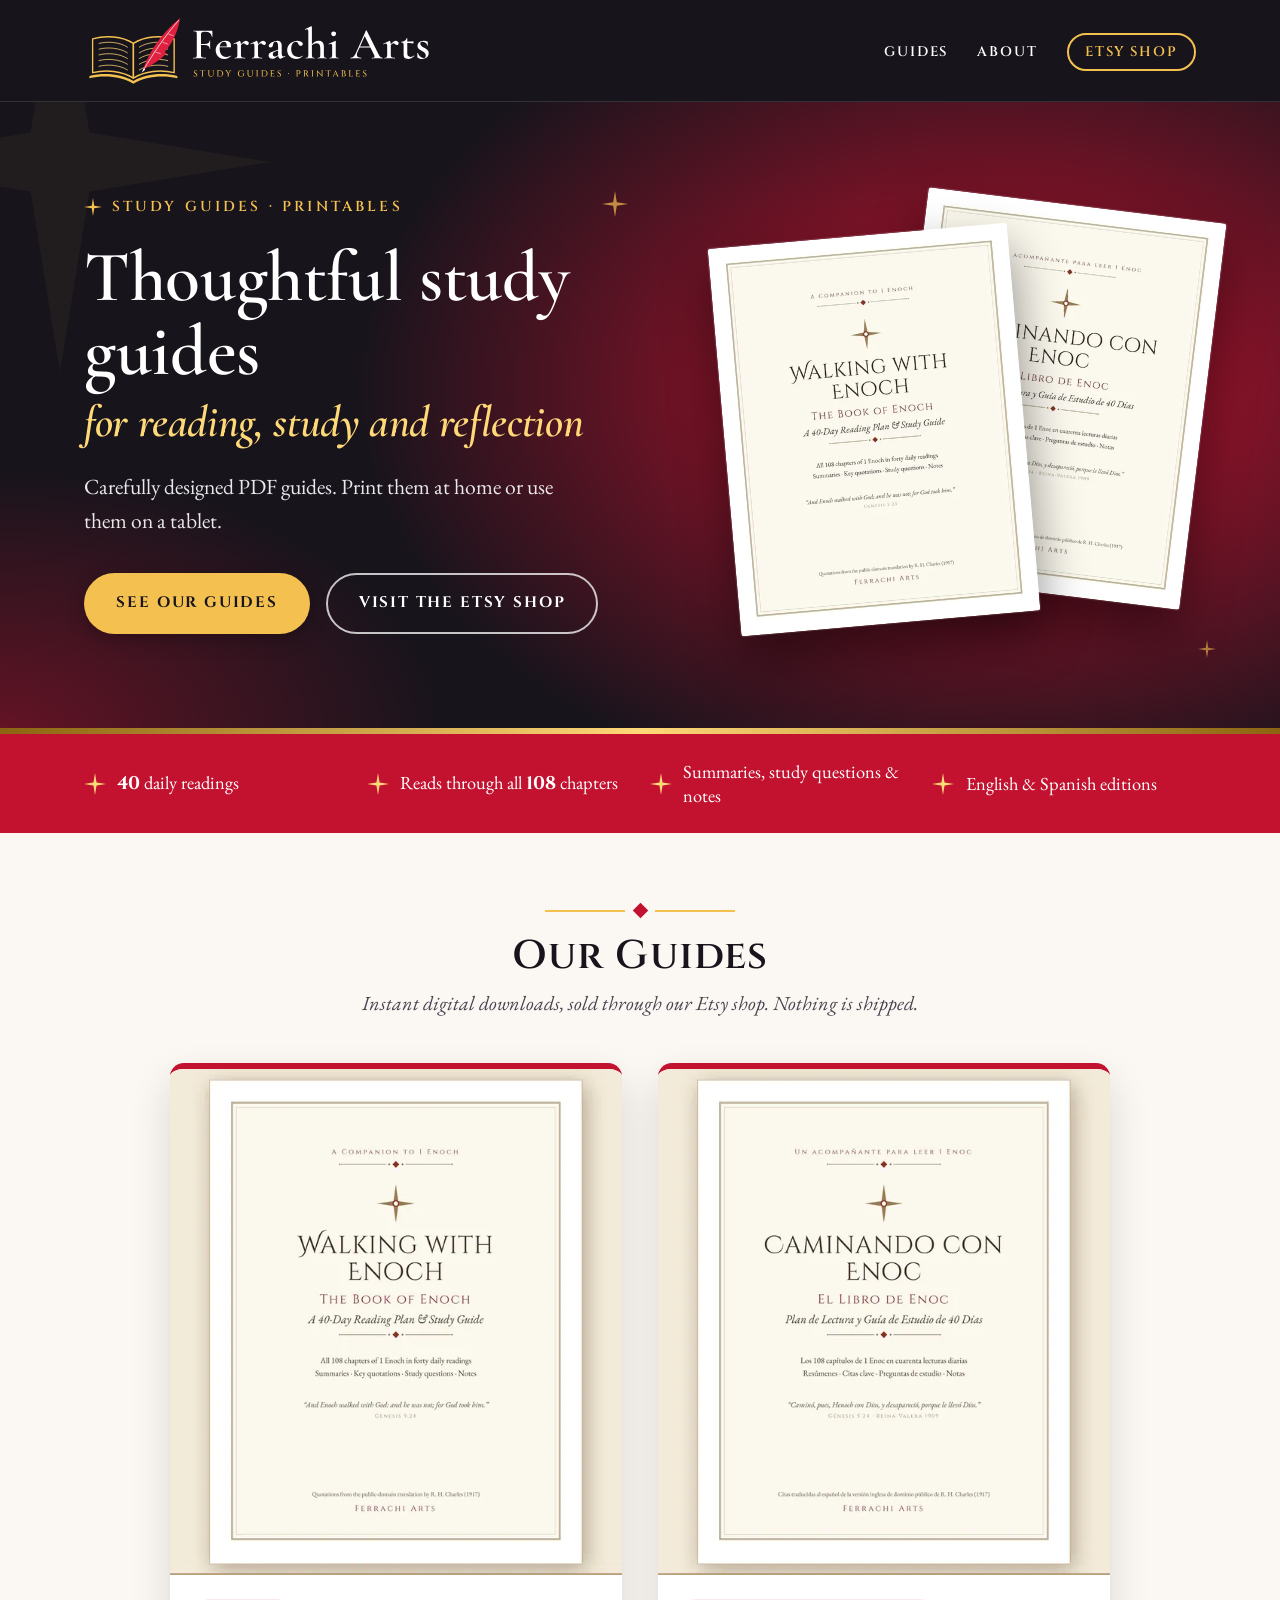
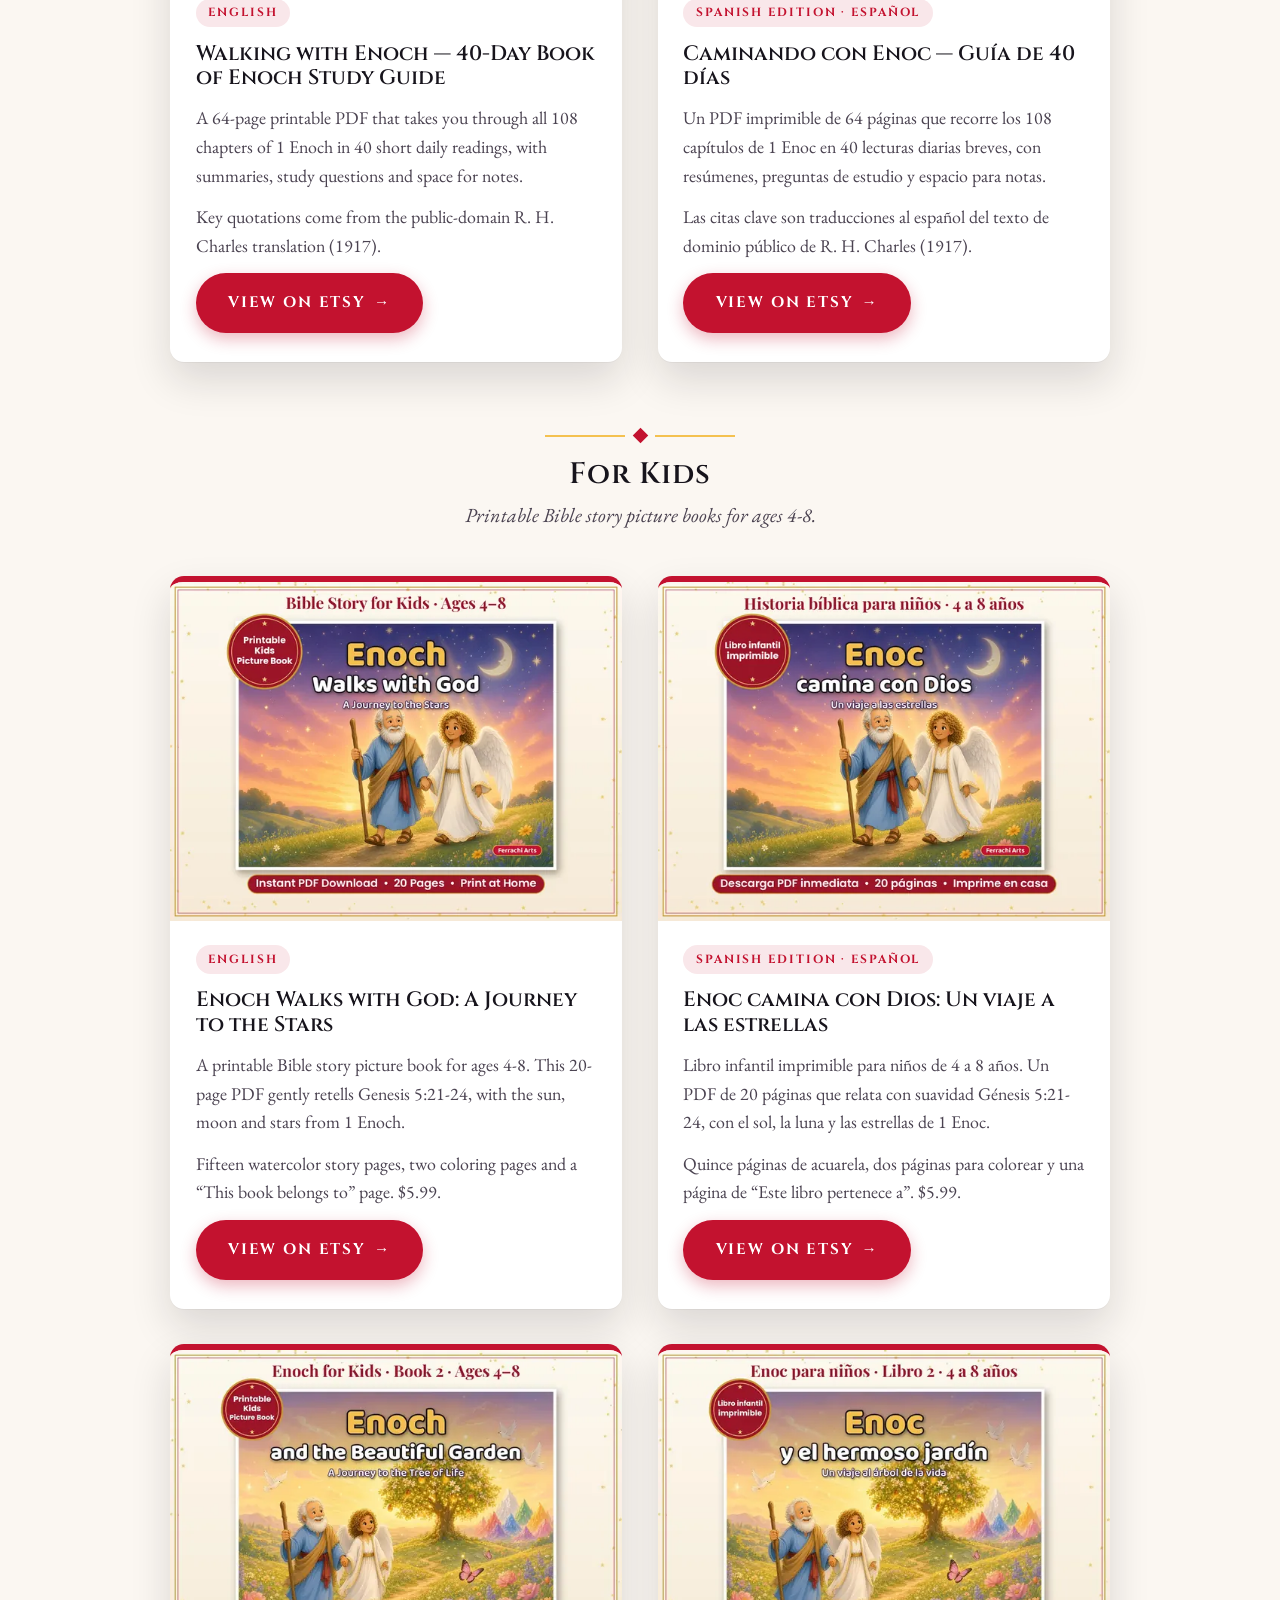
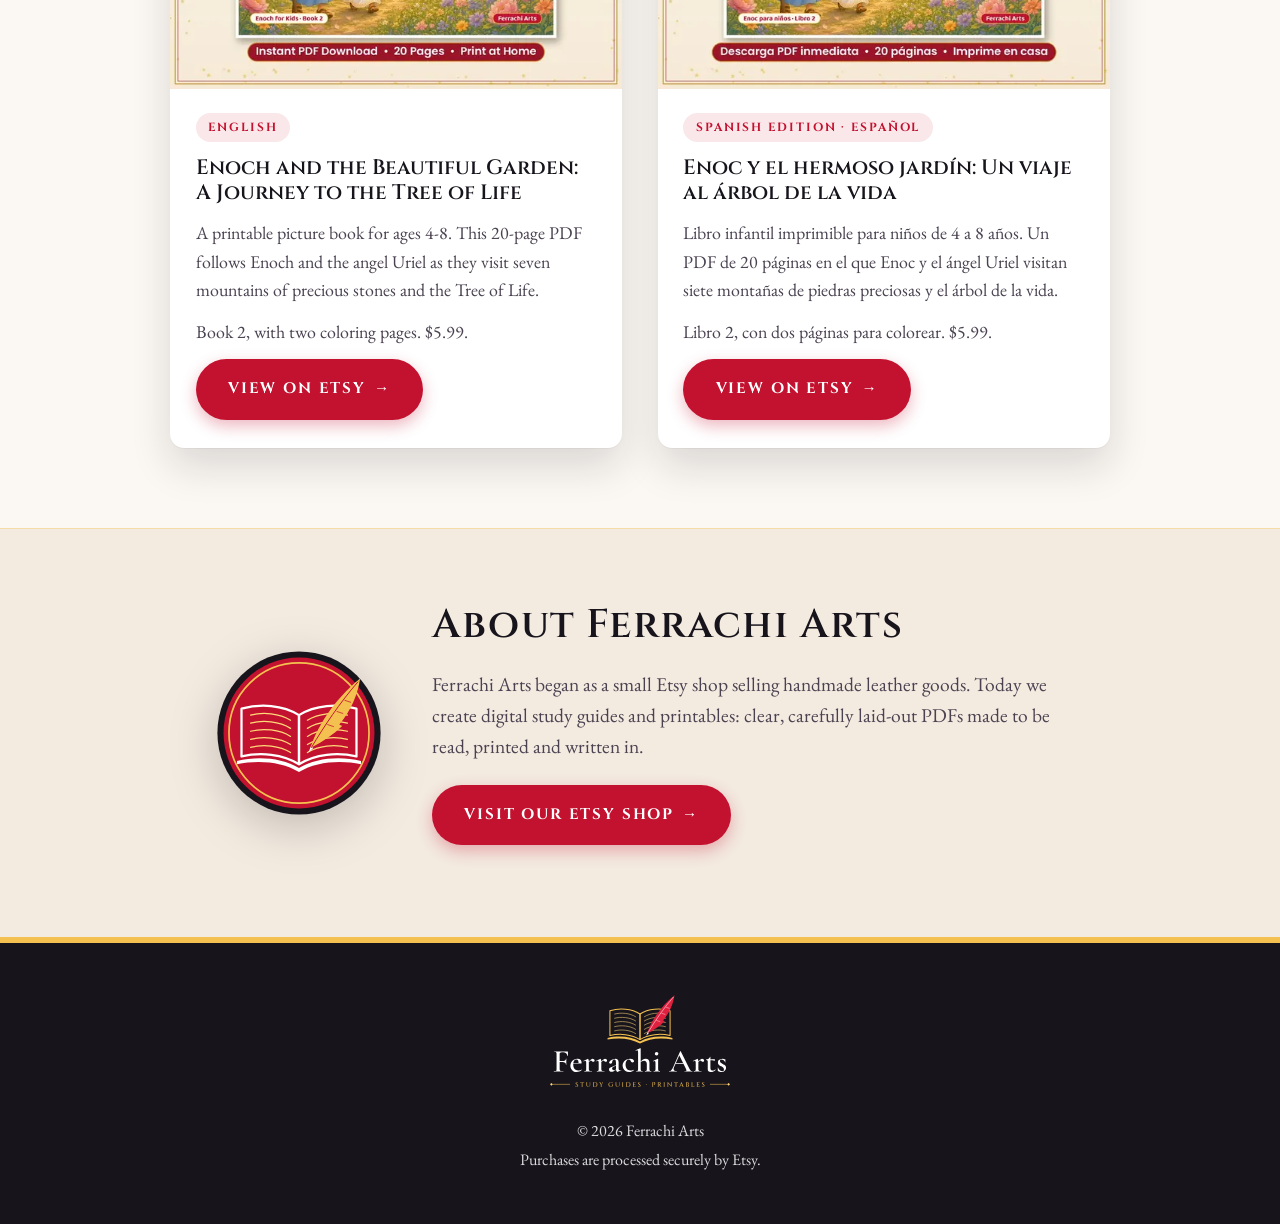
==== index.html @ 65ce313b "Add Enoch and the Beautiful Garden kids picture books List Book 2 of Enoch for Kids in English and S" ====
<!DOCTYPE html>
<html lang="en">
<head>
  <meta charset="utf-8">
  <meta name="viewport" content="width=device-width, initial-scale=1">
  <title>Ferrachi Arts — Study Guides &amp; Printables</title>
  <meta name="description" content="Ferrachi Arts makes printable study guides and kids' picture books, including Walking with Enoch and Enoch Walks with God, in English and Spanish. Available on Etsy.">
  <link rel="canonical" href="https://ferrachiarts.com/">
  <!-- Colour option: Bold Crimson. Sample only — not published. -->

  <!-- Open Graph (link previews). The image URL only works once the site is online at ferrachiarts.com. -->
  <meta property="og:type" content="website">
  <meta property="og:site_name" content="Ferrachi Arts">
  <meta property="og:title" content="Ferrachi Arts — Study Guides &amp; Printables">
  <meta property="og:description" content="Printable study guides and kids' picture books, including a 40-day Book of Enoch reading plan and Enoch Walks with God, in English and Spanish.">
  <meta property="og:url" content="https://ferrachiarts.com/">
  <meta property="og:image" content="https://ferrachiarts.com/images/og-image.jpg">
  <meta property="og:image:width" content="1200">
  <meta property="og:image:height" content="630">
  <meta property="og:image:alt" content="Ferrachi Arts logo">
  <meta name="twitter:card" content="summary_large_image">

  <link rel="icon" href="favicon.ico" sizes="any">
  <link rel="icon" href="images/icon.svg" type="image/svg+xml">
  <link rel="apple-touch-icon" href="images/apple-touch-icon.png">
  <meta name="theme-color" content="#17141C">

  <link rel="preconnect" href="https://fonts.googleapis.com">
  <link rel="preconnect" href="https://fonts.gstatic.com" crossorigin>
  <link href="https://fonts.googleapis.com/css2?family=Cinzel:wght@500;600;700&amp;family=Cormorant+Garamond:ital,wght@0,600;1,600&amp;family=EB+Garamond:ital,wght@0,400;0,500;1,400&amp;display=swap" rel="stylesheet">
  <link rel="stylesheet" href="css/style.css">
</head>
<body>
  <a class="skip-link" href="#main">Skip to content</a>

  <svg width="0" height="0" style="position:absolute" aria-hidden="true">
    <defs>
      <symbol id="star" viewBox="-100 -100 200 200"><path d="M0,-100 L14,-14 L100,0 L14,14 L0,100 L-14,14 L-100,0 L-14,-14 Z"/></symbol>
    </defs>
  </svg>

  <header class="site-header">
    <div class="wrap header-inner">
      <a href="./" class="brand" aria-label="Ferrachi Arts home">
        <!-- LOGO: to change the logo, replace images/logo_horizontal_dark.svg (keep the name). -->
        <img src="images/logo_horizontal_dark.svg" alt="Ferrachi Arts — Study Guides &amp; Printables" class="logo" width="1048" height="220">
      </a>
      <nav aria-label="Main">
        <ul>
          <li><a href="#guides">Guides</a></li>
          <li><a href="#about">About</a></li>
          <li><a class="nav-cta" href="https://www.etsy.com/shop/FerrachiArts" target="_blank" rel="noopener">Etsy shop</a></li>
        </ul>
      </nav>
    </div>
  </header>

  <main id="main">
    <section class="hero">
      <svg class="deco deco-1" aria-hidden="true"><use href="#star"/></svg>
      <svg class="deco deco-2" aria-hidden="true"><use href="#star"/></svg>
      <svg class="deco deco-3" aria-hidden="true"><use href="#star"/></svg>
      <div class="wrap hero-grid">
        <div class="hero-text">
          <p class="eyebrow"><svg aria-hidden="true"><use href="#star"/></svg> Study guides · Printables</p>
          <h1>Thoughtful study guides <em>for reading, study and reflection</em></h1>
          <p class="lead">Carefully designed PDF guides. Print them at home or use them on a tablet.</p>
          <div class="hero-actions">
            <a class="btn btn-gold" href="#guides">See our guides</a>
            <a class="btn btn-ghost" href="https://www.etsy.com/shop/FerrachiArts" target="_blank" rel="noopener">Visit the Etsy shop</a>
          </div>
        </div>
        <div class="hero-art" aria-hidden="true">
          <div class="glow"></div>
          <picture class="cover cover-back">
            <source type="image/webp" srcset="images/caminando-con-enoc-portada-page.webp">
            <img src="images/caminando-con-enoc-portada-page.jpg" alt="" width="480" height="622">
          </picture>
          <picture class="cover cover-front">
            <source type="image/webp" srcset="images/walking-with-enoch-cover-page.webp">
            <img src="images/walking-with-enoch-cover-page.jpg" alt="" width="480" height="622">
          </picture>
        </div>
      </div>
    </section>

    <section class="features" aria-label="What is inside the guides">
      <ul class="wrap">
        <li><svg aria-hidden="true"><use href="#star"/></svg><span><strong>40</strong> daily readings</span></li>
        <li><svg aria-hidden="true"><use href="#star"/></svg><span>Reads through all <strong>108</strong> chapters</span></li>
        <li><svg aria-hidden="true"><use href="#star"/></svg><span>Summaries, study questions &amp; notes</span></li>
        <li><svg aria-hidden="true"><use href="#star"/></svg><span>English &amp; Spanish editions</span></li>
      </ul>
    </section>

    <section id="guides" class="products">
      <div class="wrap">
        <div class="product-group">
        <div class="ornament" aria-hidden="true"><span></span><i></i><span></span></div>
        <h2 class="section-title">Our Guides</h2>
        <p class="section-sub">Instant digital downloads, sold through our Etsy shop. Nothing is shipped.</p>

        <div class="cards">
          <article class="card">
            <picture>
              <source type="image/webp" srcset="images/walking-with-enoch-cover-600.webp 600w, images/walking-with-enoch-cover-900.webp 900w" sizes="(min-width: 860px) 420px, 92vw">
              <img src="images/walking-with-enoch-cover-600.jpg" srcset="images/walking-with-enoch-cover-600.jpg 600w, images/walking-with-enoch-cover-900.jpg 900w" sizes="(min-width: 860px) 420px, 92vw" width="600" height="670" loading="lazy"
                   alt="Cover of Walking with Enoch: The Book of Enoch, A 40-Day Reading Plan and Study Guide, with a gold four-pointed star on a cream page">
            </picture>
            <div class="card-body">
              <p class="tag">English</p>
              <h3>Walking with Enoch — 40-Day Book of Enoch Study Guide</h3>
              <p>A 64-page printable PDF that takes you through all 108 chapters of 1&nbsp;Enoch in 40 short daily readings, with summaries, study questions and space for notes.</p>
              <p>Key quotations come from the public-domain R.&nbsp;H. Charles translation (1917).</p>
              <a class="btn btn-primary" href="https://www.etsy.com/listing/4603578469/book-of-enoch-40-day-reading-plan-and" target="_blank" rel="noopener" aria-label="View Walking with Enoch on Etsy (opens in a new tab)">View on Etsy <span aria-hidden="true">→</span></a>
            </div>
          </article>

          <article class="card" lang="es">
            <picture>
              <source type="image/webp" srcset="images/caminando-con-enoc-portada-600.webp 600w, images/caminando-con-enoc-portada-900.webp 900w" sizes="(min-width: 860px) 420px, 92vw">
              <img src="images/caminando-con-enoc-portada-600.jpg" srcset="images/caminando-con-enoc-portada-600.jpg 600w, images/caminando-con-enoc-portada-900.jpg 900w" sizes="(min-width: 860px) 420px, 92vw" width="600" height="670" loading="lazy"
                   alt="Portada de Caminando con Enoc: El Libro de Enoc, Plan de Lectura y Guía de Estudio de 40 Días">
            </picture>
            <div class="card-body">
              <p class="tag"><span lang="en">Spanish edition</span> · Español</p>
              <h3>Caminando con Enoc — Guía de 40 días</h3>
              <p>Un PDF imprimible de 64 páginas que recorre los 108 capítulos de 1&nbsp;Enoc en 40 lecturas diarias breves, con resúmenes, preguntas de estudio y espacio para notas.</p>
              <p>Las citas clave son traducciones al español del texto de dominio público de R.&nbsp;H. Charles (1917).</p>
              <a class="btn btn-primary" href="https://www.etsy.com/listing/4603931727/libro-de-enoc-en-espanol-plan-de-lectura" target="_blank" rel="noopener" lang="en" aria-label="View Caminando con Enoc on Etsy (opens in a new tab)">View on Etsy <span aria-hidden="true">→</span></a>
            </div>
          </article>
        </div>
        </div>

        <div class="product-group" id="for-kids">
          <div class="ornament" aria-hidden="true"><span></span><i></i><span></span></div>
          <h2 class="section-title">For Kids</h2>
          <p class="section-sub">Printable Bible story picture books for ages 4-8.</p>

          <div class="cards">
            <article class="card">
              <picture>
                <source type="image/webp" srcset="images/enoch-walks-with-god-cover-600.webp 600w, images/enoch-walks-with-god-cover-900.webp 900w, images/enoch-walks-with-god-cover-1200.webp 1200w" sizes="(min-width: 860px) 420px, 92vw">
                <img src="images/enoch-walks-with-god-cover-600.jpg" srcset="images/enoch-walks-with-god-cover-600.jpg 600w, images/enoch-walks-with-god-cover-900.jpg 900w, images/enoch-walks-with-god-cover-1200.jpg 1200w" sizes="(min-width: 860px) 420px, 92vw" width="600" height="450" loading="lazy"
                     alt="Cover of Enoch Walks with God: A Journey to the Stars, a printable Bible story picture book. Enoch and an angel walk a flowered path at sunset under a crescent moon and stars.">
              </picture>
              <div class="card-body">
                <p class="tag">English</p>
                <h3>Enoch Walks with God: A Journey to the Stars</h3>
                <p>A printable Bible story picture book for ages 4-8. This 20-page PDF gently retells Genesis 5:21-24, with the sun, moon and stars from 1&nbsp;Enoch.</p>
                <p>Fifteen watercolor story pages, two coloring pages and a “This book belongs to” page. $5.99.</p>
                <a class="btn btn-primary" href="https://www.etsy.com/listing/4604917497/enoch-walks-with-god-printable-bible" target="_blank" rel="noopener" aria-label="View Enoch Walks with God on Etsy (opens in a new tab)">View on Etsy <span aria-hidden="true">→</span></a>
              </div>
            </article>

            <article class="card" lang="es">
              <picture>
                <source type="image/webp" srcset="images/enoc-camina-con-dios-portada-600.webp 600w, images/enoc-camina-con-dios-portada-900.webp 900w, images/enoc-camina-con-dios-portada-1200.webp 1200w" sizes="(min-width: 860px) 420px, 92vw">
                <img src="images/enoc-camina-con-dios-portada-600.jpg" srcset="images/enoc-camina-con-dios-portada-600.jpg 600w, images/enoc-camina-con-dios-portada-900.jpg 900w, images/enoc-camina-con-dios-portada-1200.jpg 1200w" sizes="(min-width: 860px) 420px, 92vw" width="600" height="450" loading="lazy"
                     alt="Portada de Enoc camina con Dios: Un viaje a las estrellas, libro infantil imprimible. Enoc y un ángel caminan por un sendero con flores al atardecer, bajo una luna creciente y estrellas.">
              </picture>
              <div class="card-body">
                <p class="tag"><span lang="en">Spanish edition</span> · Español</p>
                <h3>Enoc camina con Dios: Un viaje a las estrellas</h3>
                <p>Libro infantil imprimible para niños de 4 a 8 años. Un PDF de 20 páginas que relata con suavidad Génesis 5:21-24, con el sol, la luna y las estrellas de 1&nbsp;Enoc.</p>
                <p>Quince páginas de acuarela, dos páginas para colorear y una página de “Este libro pertenece a”. $5.99.</p>
                <a class="btn btn-primary" href="https://www.etsy.com/listing/4604940236/enoc-camina-con-dios-libro-infantil" target="_blank" rel="noopener" lang="en" aria-label="View Enoc camina con Dios on Etsy (opens in a new tab)">View on Etsy <span aria-hidden="true">→</span></a>
              </div>
            </article>

            <article class="card">
              <picture>
                <source type="image/webp" srcset="images/enoch-and-the-beautiful-garden-cover-600.webp 600w, images/enoch-and-the-beautiful-garden-cover-900.webp 900w, images/enoch-and-the-beautiful-garden-cover-1200.webp 1200w" sizes="(min-width: 860px) 420px, 92vw">
                <img src="images/enoch-and-the-beautiful-garden-cover-600.jpg" srcset="images/enoch-and-the-beautiful-garden-cover-600.jpg 600w, images/enoch-and-the-beautiful-garden-cover-900.jpg 900w, images/enoch-and-the-beautiful-garden-cover-1200.jpg 1200w" sizes="(min-width: 860px) 420px, 92vw" width="600" height="450" loading="lazy"
                     alt="Cover of Enoch and the Beautiful Garden: A Journey to the Tree of Life, a printable picture book. Enoch and the angel Uriel walk a flowered path toward the Tree of Life, with seven mountains of precious stones beyond.">
              </picture>
              <div class="card-body">
                <p class="tag">English</p>
                <h3>Enoch and the Beautiful Garden: A Journey to the Tree of Life</h3>
                <p>A printable picture book for ages 4-8. This 20-page PDF follows Enoch and the angel Uriel as they visit seven mountains of precious stones and the Tree of Life.</p>
                <p>Book 2, with two coloring pages. $5.99.</p>
                <a class="btn btn-primary" href="https://www.etsy.com/listing/4604993773/enoch-and-the-beautiful-garden-printable" target="_blank" rel="noopener" aria-label="View Enoch and the Beautiful Garden on Etsy (opens in a new tab)">View on Etsy <span aria-hidden="true">→</span></a>
              </div>
            </article>

            <article class="card" lang="es">
              <picture>
                <source type="image/webp" srcset="images/enoc-y-el-hermoso-jardin-portada-600.webp 600w, images/enoc-y-el-hermoso-jardin-portada-900.webp 900w, images/enoc-y-el-hermoso-jardin-portada-1200.webp 1200w" sizes="(min-width: 860px) 420px, 92vw">
                <img src="images/enoc-y-el-hermoso-jardin-portada-600.jpg" srcset="images/enoc-y-el-hermoso-jardin-portada-600.jpg 600w, images/enoc-y-el-hermoso-jardin-portada-900.jpg 900w, images/enoc-y-el-hermoso-jardin-portada-1200.jpg 1200w" sizes="(min-width: 860px) 420px, 92vw" width="600" height="450" loading="lazy"
                     alt="Portada de Enoc y el hermoso jardín: Un viaje al árbol de la vida, libro infantil imprimible. Enoc y el ángel Uriel caminan por un sendero con flores hacia el árbol de la vida, con siete montañas de piedras preciosas al fondo.">
              </picture>
              <div class="card-body">
                <p class="tag"><span lang="en">Spanish edition</span> · Español</p>
                <h3>Enoc y el hermoso jardín: Un viaje al árbol de la vida</h3>
                <p>Libro infantil imprimible para niños de 4 a 8 años. Un PDF de 20 páginas en el que Enoc y el ángel Uriel visitan siete montañas de piedras preciosas y el árbol de la vida.</p>
                <p>Libro 2, con dos páginas para colorear. $5.99.</p>
                <a class="btn btn-primary" href="https://www.etsy.com/listing/4604996241/enoc-y-el-hermoso-jardin-libro-infantil" target="_blank" rel="noopener" lang="en" aria-label="View Enoc y el hermoso jardín on Etsy (opens in a new tab)">View on Etsy <span aria-hidden="true">→</span></a>
              </div>
            </article>
          </div>
        </div>
      </div>
    </section>

    <section id="about" class="about">
      <div class="wrap about-inner">
        <img src="images/icon.svg" alt="" class="about-icon" width="160" height="160">
        <div>
          <h2 class="section-title">About Ferrachi Arts</h2>
          <p>Ferrachi Arts began as a small Etsy shop selling handmade leather goods. Today we create digital study guides and printables: clear, carefully laid-out PDFs made to be read, printed and written in.</p>
          <p class="shop-link"><a class="btn btn-primary" href="https://www.etsy.com/shop/FerrachiArts" target="_blank" rel="noopener">Visit our Etsy shop <span aria-hidden="true">→</span></a></p>
        </div>
      </div>
    </section>
  </main>

  <footer class="site-footer">
    <div class="wrap">
      <img src="images/logo_dark.svg" alt="Ferrachi Arts — Study Guides &amp; Printables" class="footer-logo" width="1200" height="515" loading="lazy">
      <p>© 2026 Ferrachi Arts</p>
      <p>Purchases are processed securely by Etsy.</p>
    </div>
  </footer>
</body>
</html>
---- css/style.css ----
/* Ferrachi Arts — one-page site, colour option C (Bold Crimson). */
:root {
  --dark: #17141C;
  --primary: #C3122F;
  --primary-hi: #E0203F;
  --gold: #F4C150;
  --gold-lt: #FFD878;
  --gold-dk: #8A6410;
  --light: #FBF7F2;
  --light2: #F3EAE0;
  --ink: #17141C;
  --ink-soft: #4A4250;
  --serif-caps: "Cinzel", "Trajan Pro", Georgia, serif;
  --display: "Cormorant Garamond", "EB Garamond", Garamond, Georgia, serif;
  --serif: "EB Garamond", Garamond, Georgia, "Times New Roman", serif;
}
* { box-sizing: border-box; }
html { scroll-behavior: smooth; }
body { margin: 0; background: var(--light); color: var(--ink); font-family: var(--serif); font-size: 1.2rem; line-height: 1.6; }
img { max-width: 100%; height: auto; display: block; }
a { color: var(--primary); }
a:focus-visible, .btn:focus-visible { outline: 3px solid var(--gold); outline-offset: 3px; }
.wrap { max-width: 1160px; margin: 0 auto; padding: 0 1.5rem; }
.skip-link { position: absolute; left: -999px; top: 0; background: var(--gold); color: var(--dark); padding: .5rem 1rem; z-index: 10; }
.skip-link:focus { left: 1rem; }

/* Header — same colour as the hero so they read as one bold band */
.site-header { background: var(--dark); border-bottom: 1px solid rgba(255,255,255,.12); position: relative; z-index: 2; }
.header-inner { display: flex; align-items: center; justify-content: space-between; gap: 1rem; padding-top: .85rem; padding-bottom: .85rem; flex-wrap: wrap; }
.logo { height: 74px; width: auto; }
nav ul { list-style: none; display: flex; align-items: center; gap: 1.8rem; margin: 0; padding: 0; }
nav a { font-family: var(--serif-caps); font-weight: 600; font-size: .86rem; letter-spacing: .14em; text-transform: uppercase; color: #fff; text-decoration: none; padding: .4rem 0; border-bottom: 2px solid transparent; }
nav a:hover { color: var(--gold-lt); border-bottom-color: var(--gold); }
nav a.nav-cta { border: 2px solid var(--gold); color: var(--gold); padding: .5rem 1rem; border-radius: 999px; }
nav a.nav-cta:hover { background: var(--gold); color: var(--dark); }

/* Hero */
.hero { position: relative; overflow: hidden; color: #fff; padding: 4.5rem 0 5rem;
  background:
    radial-gradient(ellipse 70% 95% at 78% 45%, color-mix(in srgb, var(--primary) 100%, transparent), transparent 72%),
    radial-gradient(ellipse 50% 60% at 0% 100%, color-mix(in srgb, var(--primary) 45%, transparent), transparent 70%),
    var(--dark); }
.hero::after { content: ""; position: absolute; left: 0; right: 0; bottom: 0; height: 6px;
  background: linear-gradient(90deg, var(--gold-dk), var(--gold-lt) 50%, var(--gold-dk)); }
.hero-grid { position: relative; display: grid; grid-template-columns: 1.15fr .85fr; gap: 3rem; align-items: center; }
.eyebrow { display: inline-flex; align-items: center; gap: .6rem; margin: 0 0 1.4rem; font-family: var(--serif-caps); font-weight: 600; font-size: .9rem; letter-spacing: .22em; text-transform: uppercase; color: var(--gold); }
.eyebrow svg { width: 18px; height: 18px; fill: var(--gold); }
h1, h2, h3 { line-height: 1.2; }
h1 { font-family: var(--display); font-weight: 600; font-size: clamp(2.6rem, 5.6vw, 4.6rem); line-height: 1.04; margin: 0 0 1.3rem; color: #fff; letter-spacing: -.005em; }
h1 em { display: block; font-style: italic; color: var(--gold-lt); font-size: .62em; line-height: 1.15; margin-top: .45rem; }
.lead { font-size: 1.35rem; color: rgba(255,255,255,.9); margin: 0 0 2.2rem; max-width: 32rem; }
.hero-actions { display: flex; flex-wrap: wrap; gap: 1rem; }

/* Decorative stars */
.deco { position: absolute; fill: var(--gold); pointer-events: none; }
.deco-1 { width: 420px; height: 420px; left: -150px; top: -150px; opacity: .045; }
.deco-2 { width: 26px; height: 26px; left: 47%; top: 14%; opacity: .7; }
.deco-3 { width: 18px; height: 18px; right: 5%; bottom: 12%; opacity: .6; }

/* Hero covers */
.hero-art { position: relative; height: 480px; }
.glow { position: absolute; inset: 10% 5%; border-radius: 50%; background: radial-gradient(circle, color-mix(in srgb, var(--gold) 35%, transparent), transparent 65%); filter: blur(10px); }
.cover { position: absolute; width: 300px; top: 50%; left: 50%; }
.cover img { border-radius: 3px; box-shadow: 0 24px 50px rgba(0,0,0,.45), 0 0 0 1px rgba(255,255,255,.15); }
.cover-back { transform: translate(-22%, -54%) rotate(7deg); }
.cover-front { transform: translate(-82%, -46%) rotate(-5deg); }

/* Buttons */
.btn { display: inline-flex; align-items: center; justify-content: center; gap: .5rem; font-family: var(--serif-caps); font-weight: 700; font-size: .95rem; letter-spacing: .12em; text-transform: uppercase; text-decoration: none; padding: 1rem 1.9rem; border-radius: 999px; border: 2px solid transparent; transition: background .15s, transform .15s, box-shadow .15s; }
.btn:hover { transform: translateY(-1px); }
.btn-gold { background: var(--gold); color: var(--dark); box-shadow: 0 6px 18px rgba(0,0,0,.25); }
.btn-gold:hover { background: var(--gold-lt); }
.btn-ghost { color: #fff; border-color: rgba(255,255,255,.75); }
.btn-ghost:hover { background: #fff; color: var(--dark); }
.btn-primary { background: var(--primary); color: #fff; box-shadow: 0 6px 16px color-mix(in srgb, var(--primary) 30%, transparent); }
.btn-primary:hover { background: var(--dark); }

/* Feature band */
.features { background: var(--primary); color: #fff; }
.features ul { list-style: none; margin: 0 auto; padding-top: 1.6rem; padding-bottom: 1.6rem; display: grid; grid-template-columns: repeat(4, 1fr); gap: 1.2rem; }
.features li { display: flex; align-items: center; gap: .7rem; font-size: 1.15rem; line-height: 1.3; }
.features svg { flex: none; width: 22px; height: 22px; fill: var(--gold-lt); }
.features strong { font-family: var(--serif-caps); font-weight: 700; }

/* Ornament */
.ornament { display: flex; align-items: center; justify-content: center; gap: .6rem; margin: 0 auto 1rem; }
.ornament span { display: block; width: 80px; height: 2px; background: var(--gold); }
.ornament i { display: block; width: 11px; height: 11px; background: var(--primary); transform: rotate(45deg); }

/* Products */
.products { padding: 4.5rem 0 5rem; }
.section-title { font-family: var(--serif-caps); font-weight: 600; text-align: center; font-size: clamp(1.8rem, 3.4vw, 2.5rem); margin: 0 0 .4rem; color: var(--ink); letter-spacing: .03em; }
.section-sub { text-align: center; color: var(--ink-soft); margin: 0 0 2.8rem; font-style: italic; font-size: 1.25rem; }
.product-group + .product-group { margin-top: clamp(2.8rem, 6vw, 4.25rem); }
.product-group + .product-group .section-title { font-size: clamp(1.45rem, 2.6vw, 1.85rem); }
.cards { display: grid; grid-template-columns: repeat(auto-fit, minmax(300px, 1fr)); gap: 2.2rem; max-width: 940px; margin: 0 auto; }
.card { background: #fff; border-radius: 14px; overflow: hidden; display: flex; flex-direction: column; border-top: 6px solid var(--primary);
  box-shadow: 0 1px 0 rgba(0,0,0,.04), 0 18px 40px color-mix(in srgb, var(--dark) 14%, transparent); transition: transform .2s, box-shadow .2s; }
.card:hover { transform: translateY(-3px); box-shadow: 0 24px 48px color-mix(in srgb, var(--dark) 20%, transparent); }
.card picture { background: var(--light2); }
.card-body { padding: 1.5rem 1.6rem 1.8rem; display: flex; flex-direction: column; flex: 1; }
.card-body h3 { font-family: var(--serif-caps); font-weight: 600; font-size: 1.3rem; margin: 0 0 .8rem; color: var(--ink); }
.card-body p { margin: 0 0 .8rem; font-size: 1.12rem; color: var(--ink-soft); }
.card-body .btn { margin-top: auto; align-self: flex-start; }
.tag { align-self: flex-start; font-family: var(--serif-caps); font-weight: 700; font-size: .74rem !important; letter-spacing: .16em; text-transform: uppercase;
  color: var(--primary) !important; background: color-mix(in srgb, var(--primary) 10%, #fff); padding: .3rem .8rem; border-radius: 999px; margin-bottom: .9rem !important; }

/* About */
.about { padding: 4.5rem 0; background: var(--light2); border-top: 1px solid color-mix(in srgb, var(--gold) 40%, transparent); }
.about-inner { display: flex; align-items: center; gap: 3rem; max-width: 900px; }
.about-icon { width: 170px; flex: none; filter: drop-shadow(0 12px 24px rgba(0,0,0,.2)); }
.about .section-title { text-align: left; }
.about p { font-size: 1.22rem; color: var(--ink-soft); }
.shop-link { margin-top: 1.4rem; }

/* Footer */
.site-footer { background: var(--dark); color: rgba(255,255,255,.85); text-align: center; padding: 2.8rem 0 3rem; font-size: 1rem; border-top: 6px solid var(--gold); }
.footer-logo { width: 260px; margin: 0 auto 1.2rem; }
.site-footer p { margin: .2rem 0; }

/* Tablets */
@media (max-width: 900px) {
  .hero-grid { grid-template-columns: 1fr; gap: 1.5rem; text-align: center; }
  .hero-text { display: flex; flex-direction: column; align-items: center; }
  .lead { margin-left: auto; margin-right: auto; }
  .hero-actions { justify-content: center; }
  .hero-art { height: 360px; }
  .cover { width: 220px; }
  .features ul { grid-template-columns: repeat(2, 1fr); }
  .deco-2, .deco-3 { display: none; }
}
/* Phones */
@media (max-width: 640px) {
  body { font-size: 1.12rem; }
  .header-inner { justify-content: center; gap: .6rem; padding-top: .9rem; }
  .logo { height: 56px; }
  nav ul { gap: 1.2rem; justify-content: center; }
  nav a { font-size: .78rem; }
  nav a.nav-cta { padding: .35rem .8rem; }
  .hero { padding: 2.8rem 0 3rem; }
  h1 { font-size: 2.55rem; }
  .lead { font-size: 1.2rem; }
  .eyebrow { letter-spacing: .16em; font-size: .8rem; }
  .hero-actions { flex-direction: column; align-self: stretch; }
  .hero-art { height: 300px; }
  .cover { width: 175px; }
  .deco-1 { width: 240px; height: 240px; }
  .features ul { grid-template-columns: 1fr; gap: .8rem; padding-left: 2rem; }
  .products, .about { padding: 3.2rem 0; }
  .cards { grid-template-columns: 1fr; }
  .card-body .btn { align-self: stretch; }
  .about-inner { flex-direction: column; text-align: center; gap: 1.5rem; }
  .about .section-title { text-align: center; }
  .about-icon { width: 120px; }
  .ornament span { width: 60px; }
}
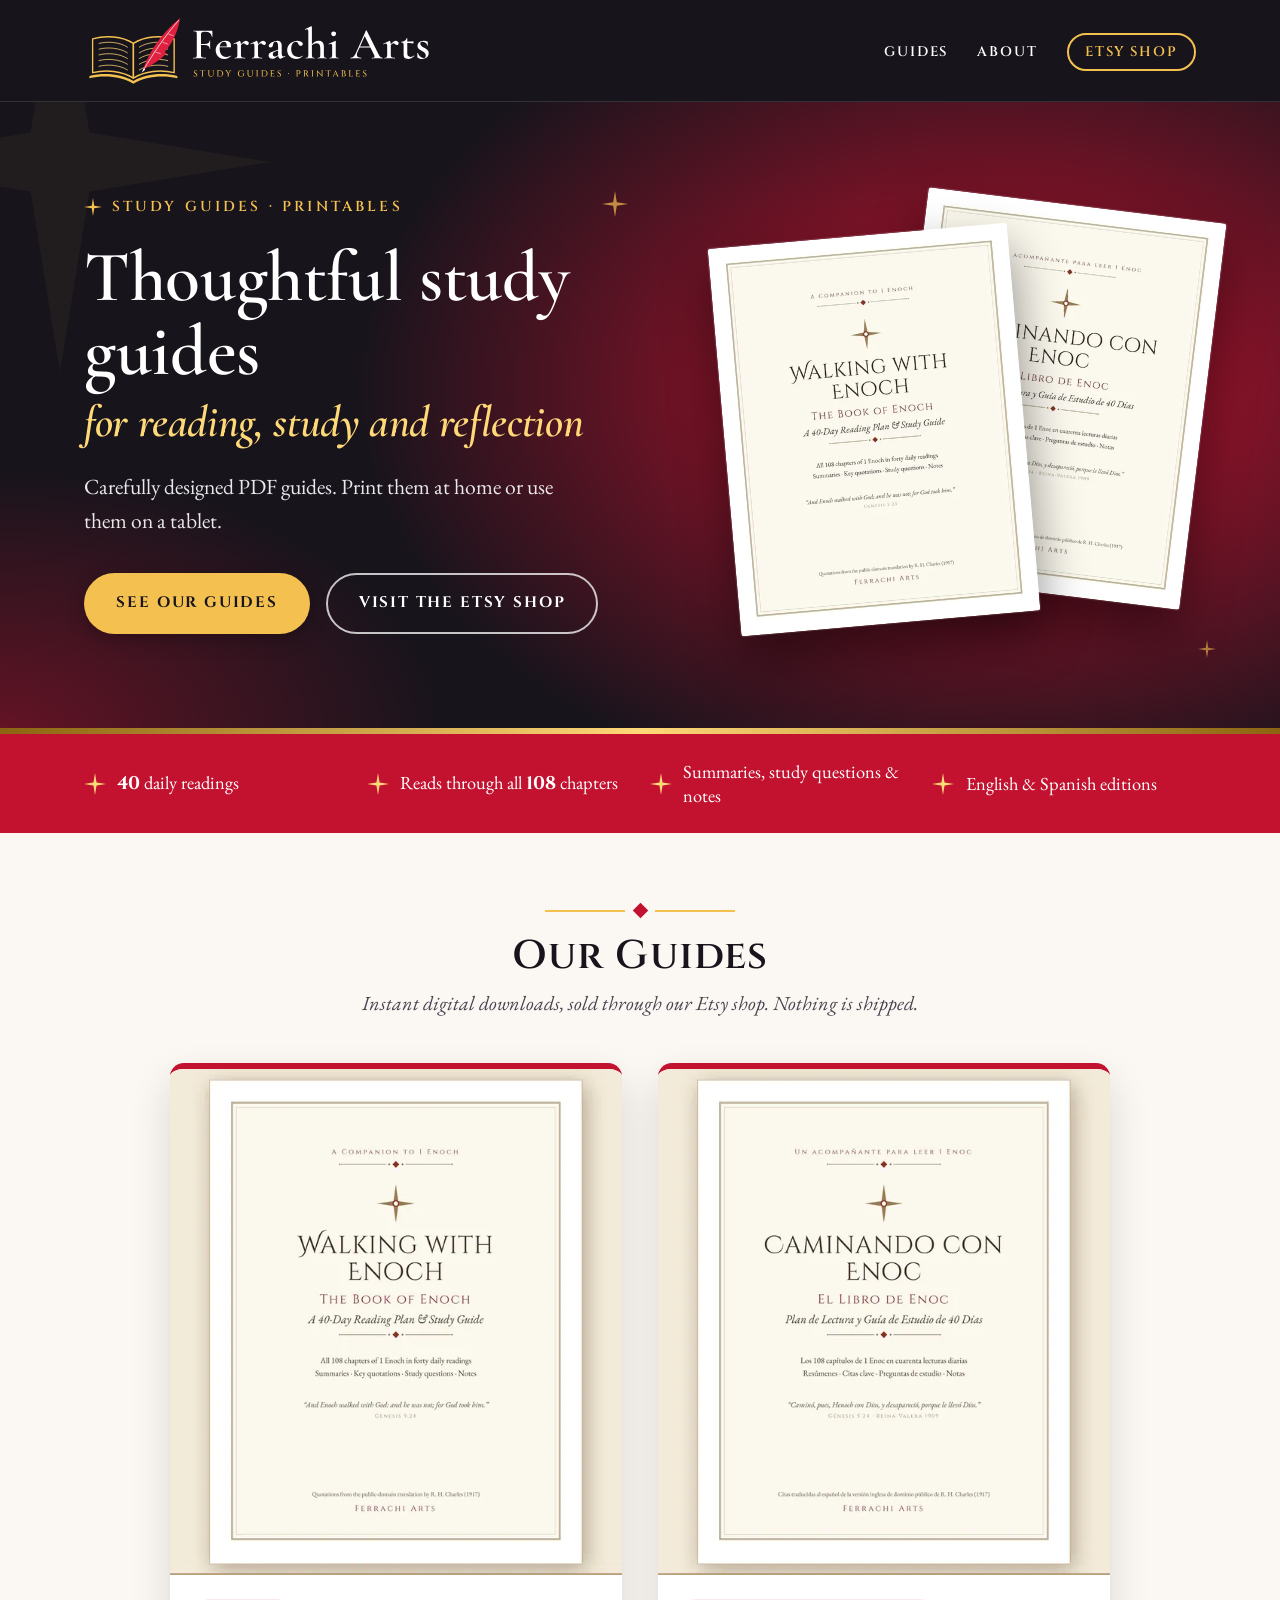
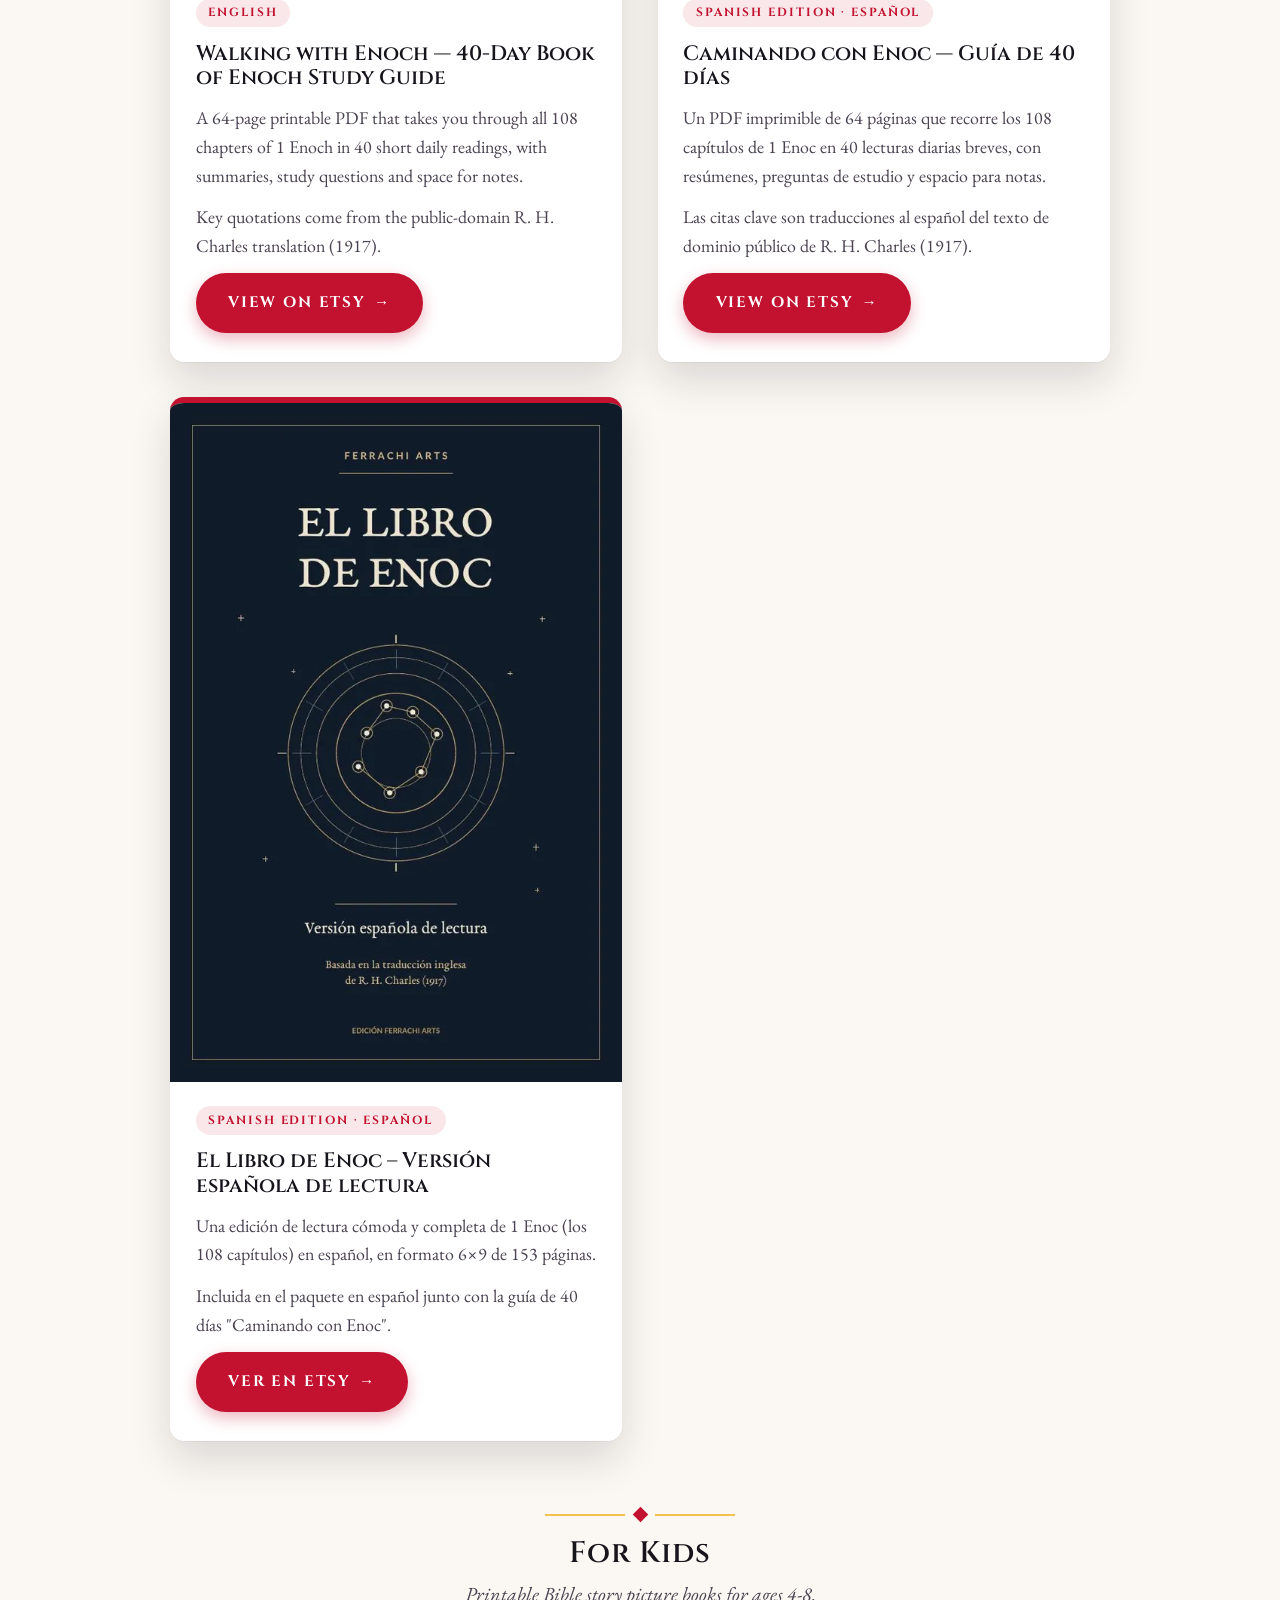
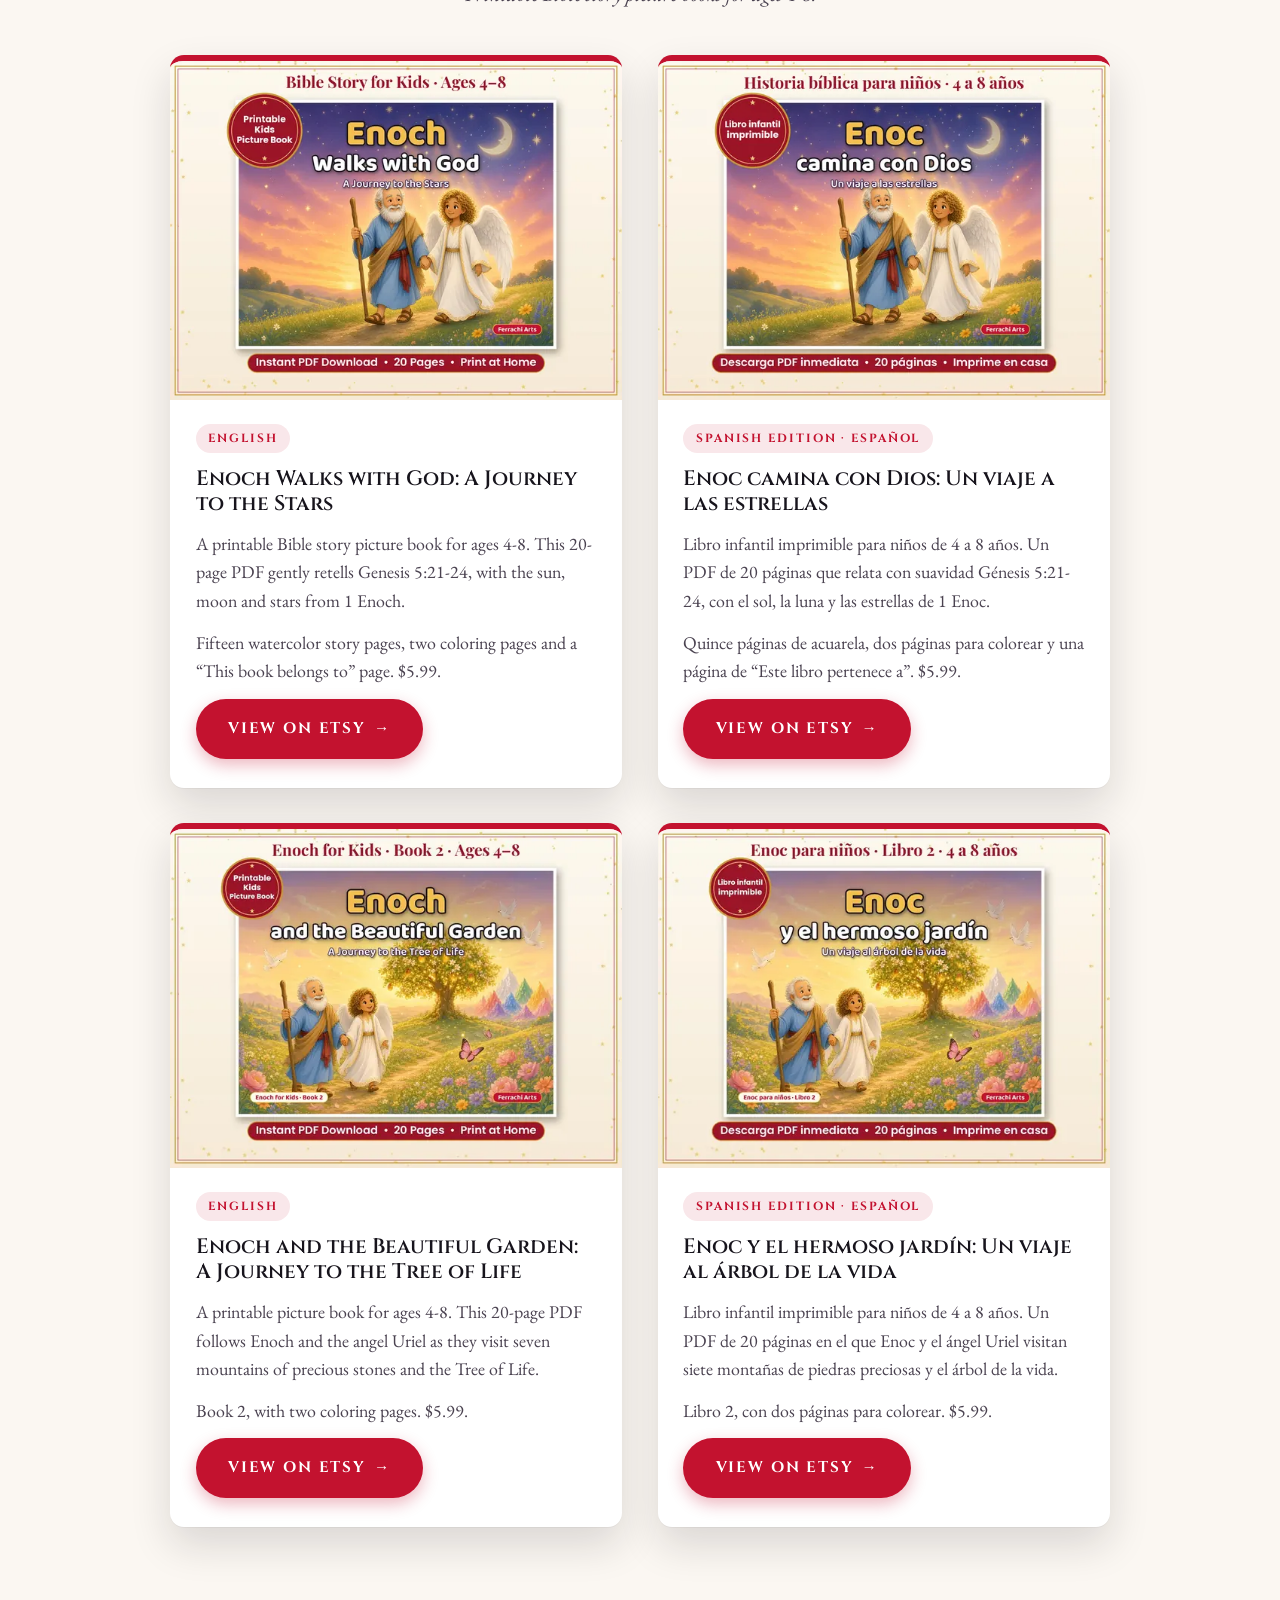
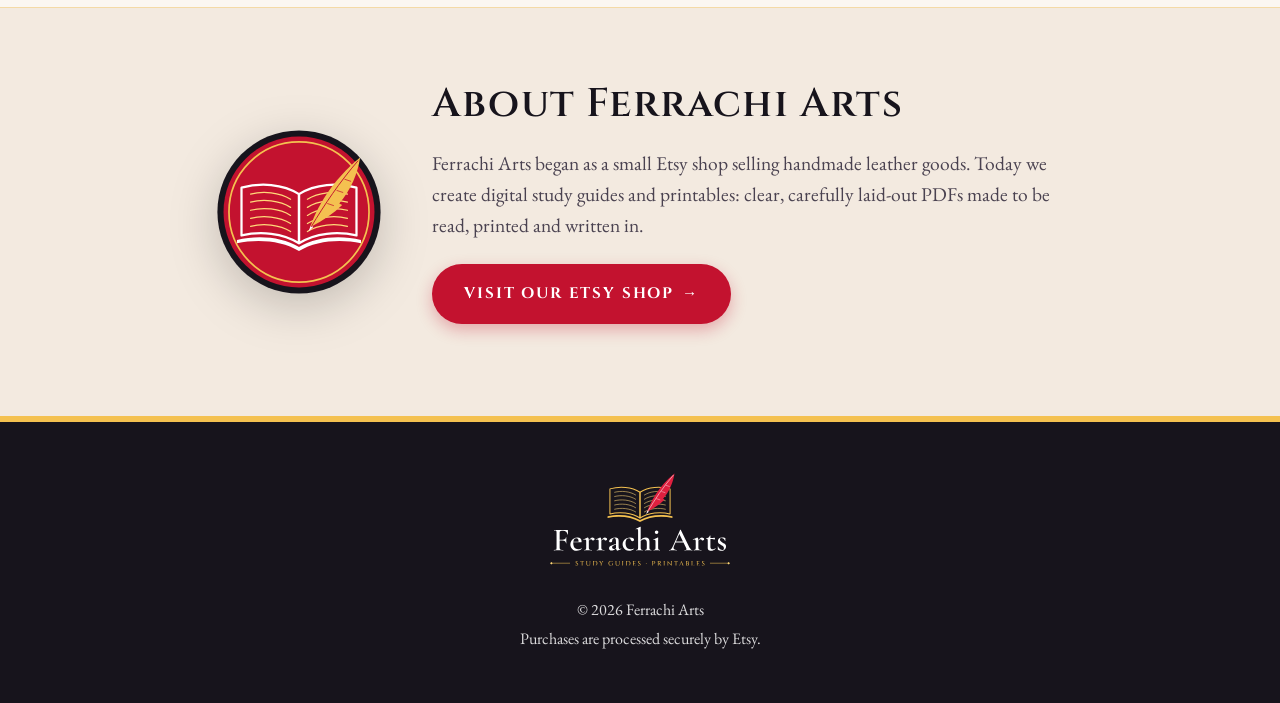
==== commit a84a5721: "Add the Spanish reading edition of El Libro de Enoc Show the 153-page reading PDF as its own guide c" ====
--- a/index.html
+++ b/index.html
@@ -130,6 +130,21 @@
               <a class="btn btn-primary" href="https://www.etsy.com/listing/4603931727/libro-de-enoc-en-espanol-plan-de-lectura" target="_blank" rel="noopener" lang="en" aria-label="View Caminando con Enoc on Etsy (opens in a new tab)">View on Etsy <span aria-hidden="true">→</span></a>
             </div>
           </article>
+
+          <article class="card" lang="es">
+            <picture>
+              <source type="image/webp" srcset="images/el-libro-de-enoc-lectura-portada-600.webp 600w, images/el-libro-de-enoc-lectura-portada-900.webp 900w" sizes="(min-width: 860px) 420px, 92vw">
+              <img src="images/el-libro-de-enoc-lectura-portada-600.jpg" srcset="images/el-libro-de-enoc-lectura-portada-600.jpg 600w, images/el-libro-de-enoc-lectura-portada-900.jpg 900w" sizes="(min-width: 860px) 420px, 92vw" width="600" height="900" loading="lazy"
+                   alt="Portada de El Libro de Enoc: Versión española de lectura, con círculos concéntricos dorados sobre fondo azul oscuro">
+            </picture>
+            <div class="card-body">
+              <p class="tag"><span lang="en">Spanish edition</span> · Español</p>
+              <h3>El Libro de Enoc – Versión española de lectura</h3>
+              <p>Una edición de lectura cómoda y completa de 1&nbsp;Enoc (los 108 capítulos) en español, en formato 6×9 de 153 páginas.</p>
+              <p>Incluida en el paquete en español junto con la guía de 40 días "Caminando con Enoc".</p>
+              <a class="btn btn-primary" href="https://www.etsy.com/listing/4603931727" target="_blank" rel="noopener" aria-label="Ver El Libro de Enoc en Etsy (se abre en una pestaña nueva)">Ver en Etsy <span aria-hidden="true">→</span></a>
+            </div>
+          </article>
         </div>
         </div>
 
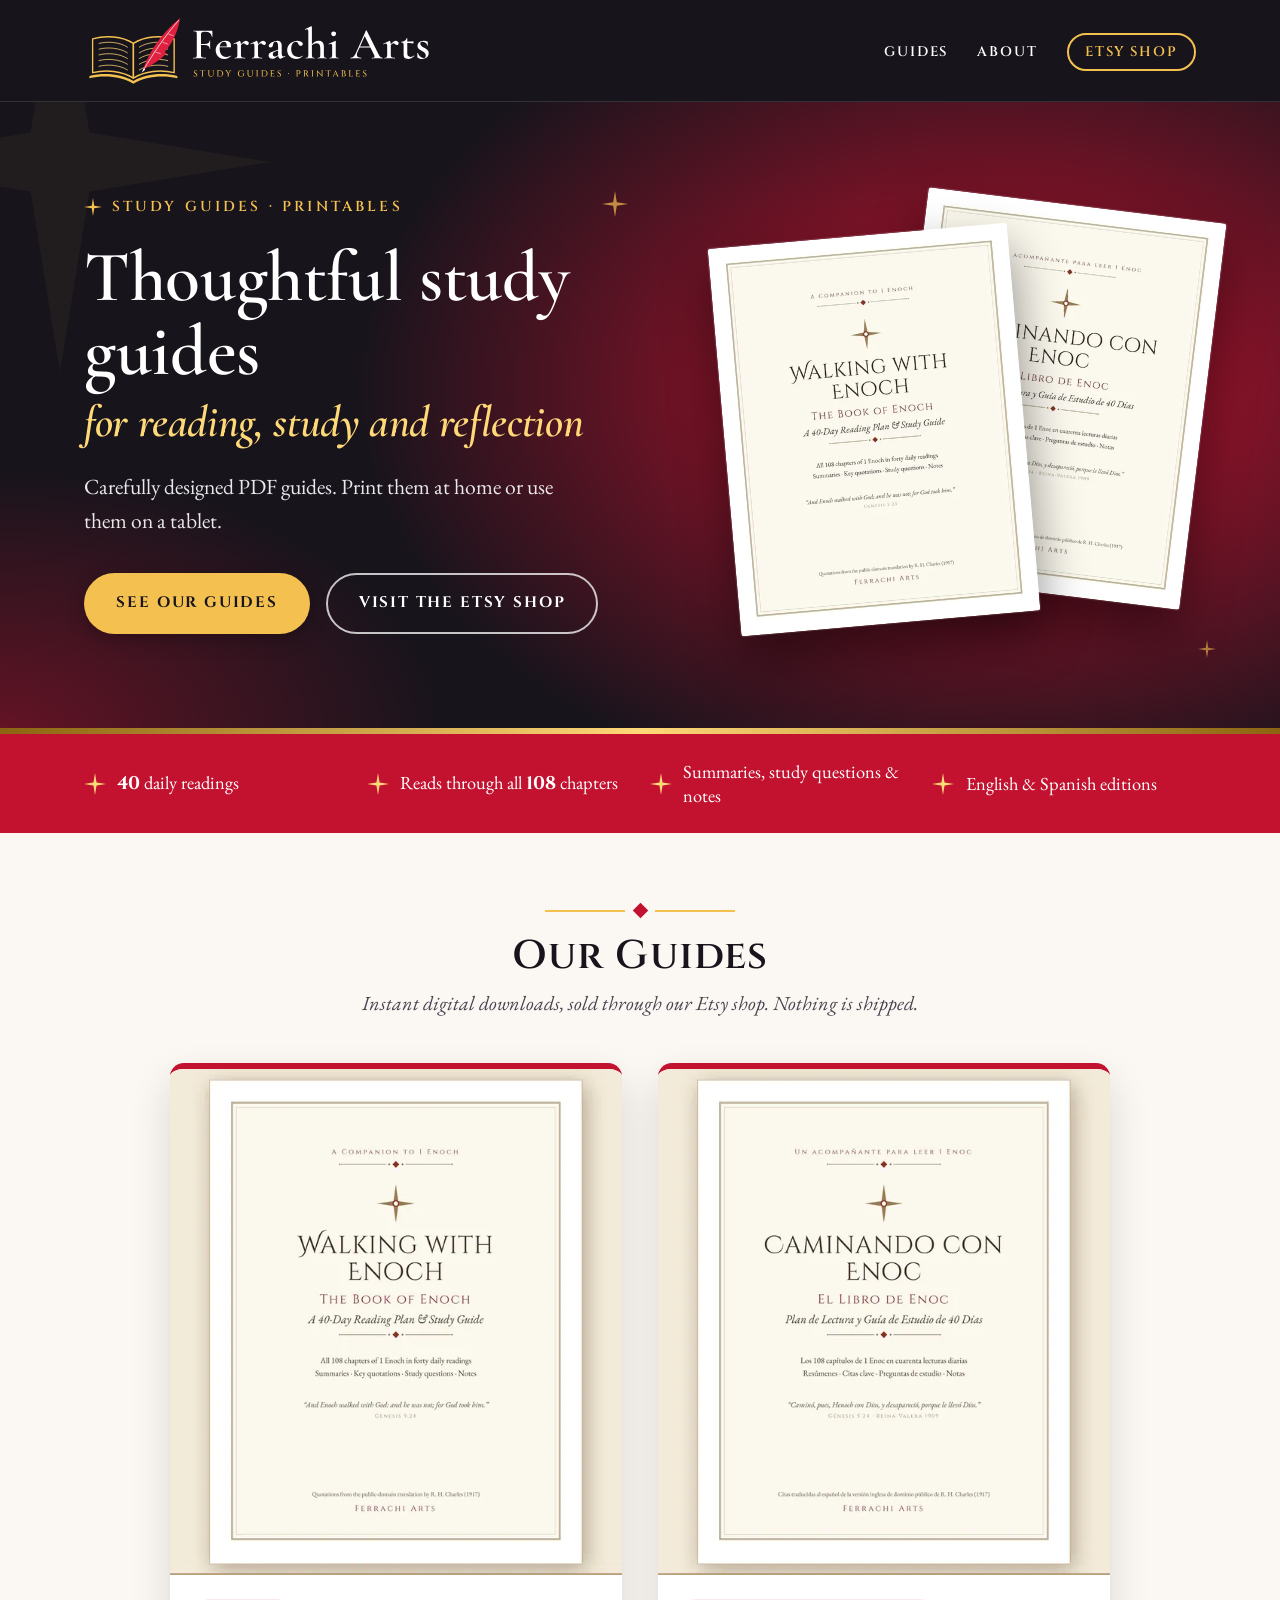
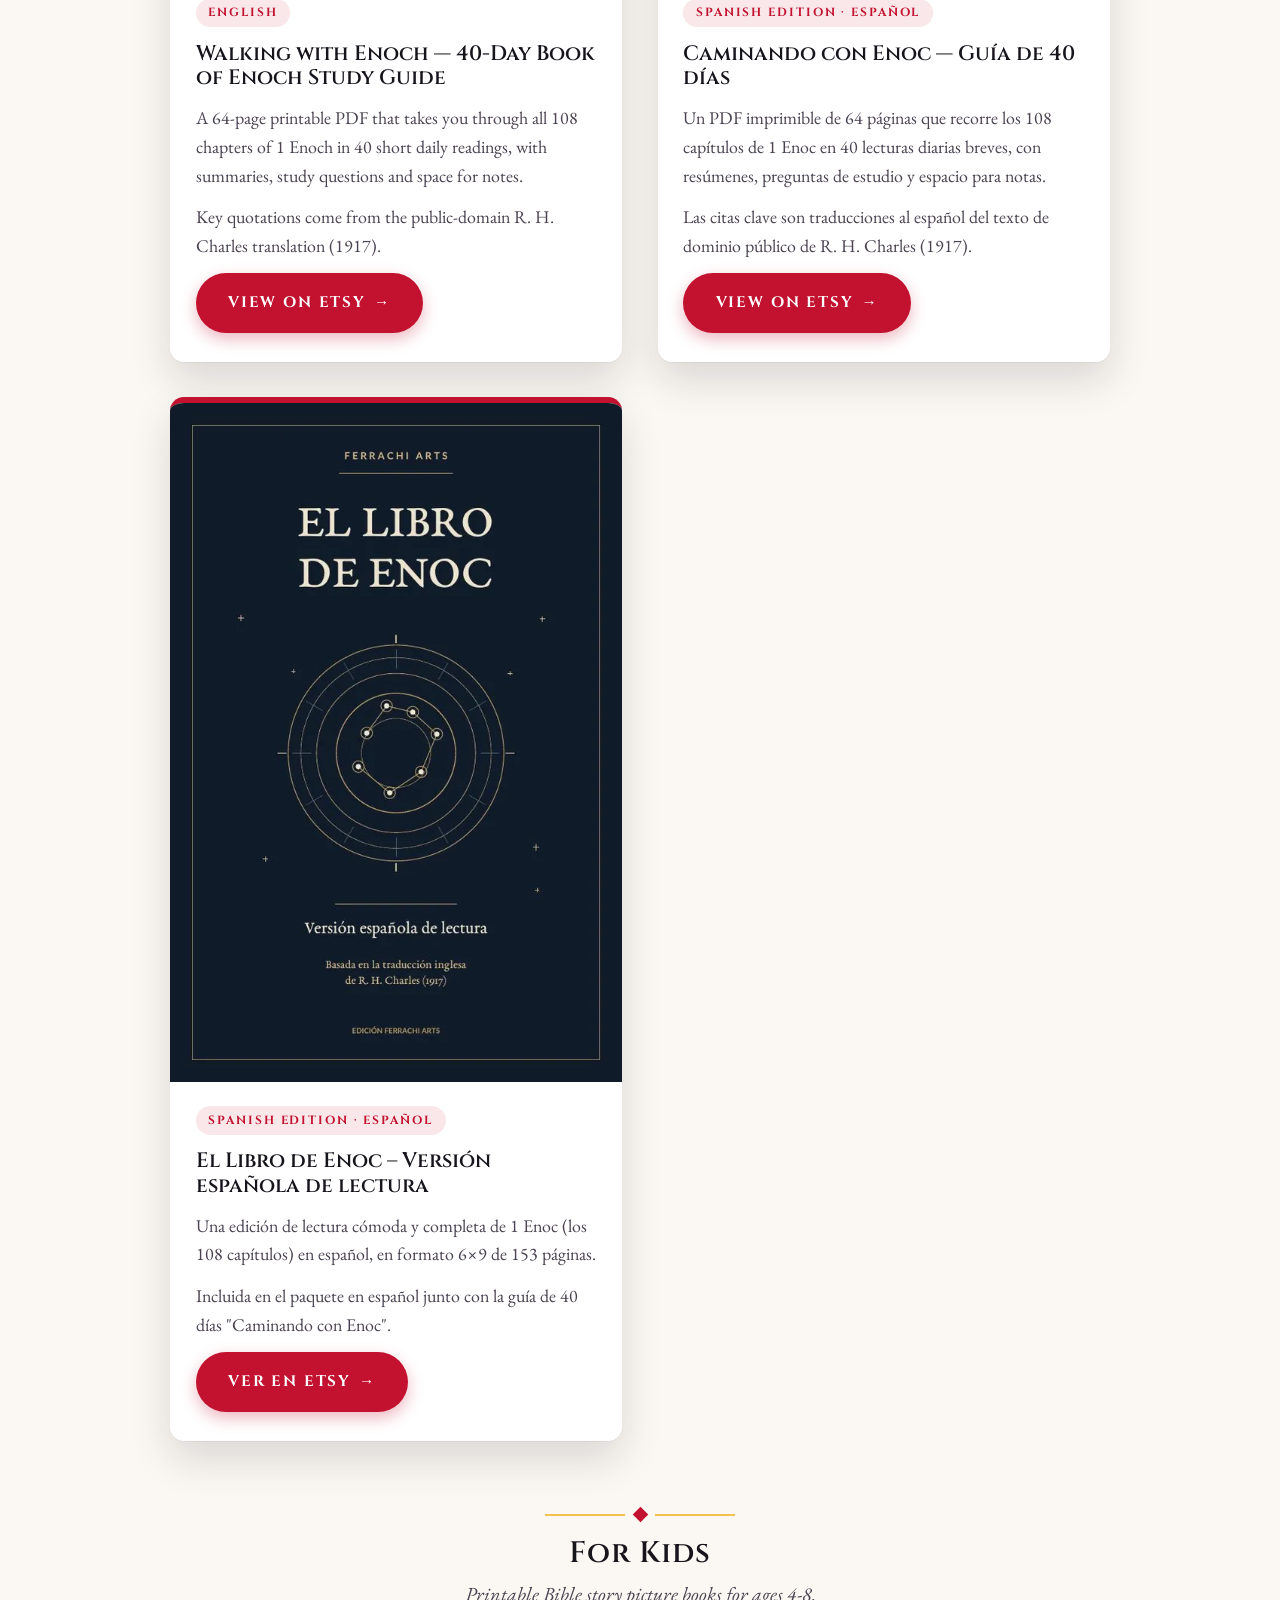
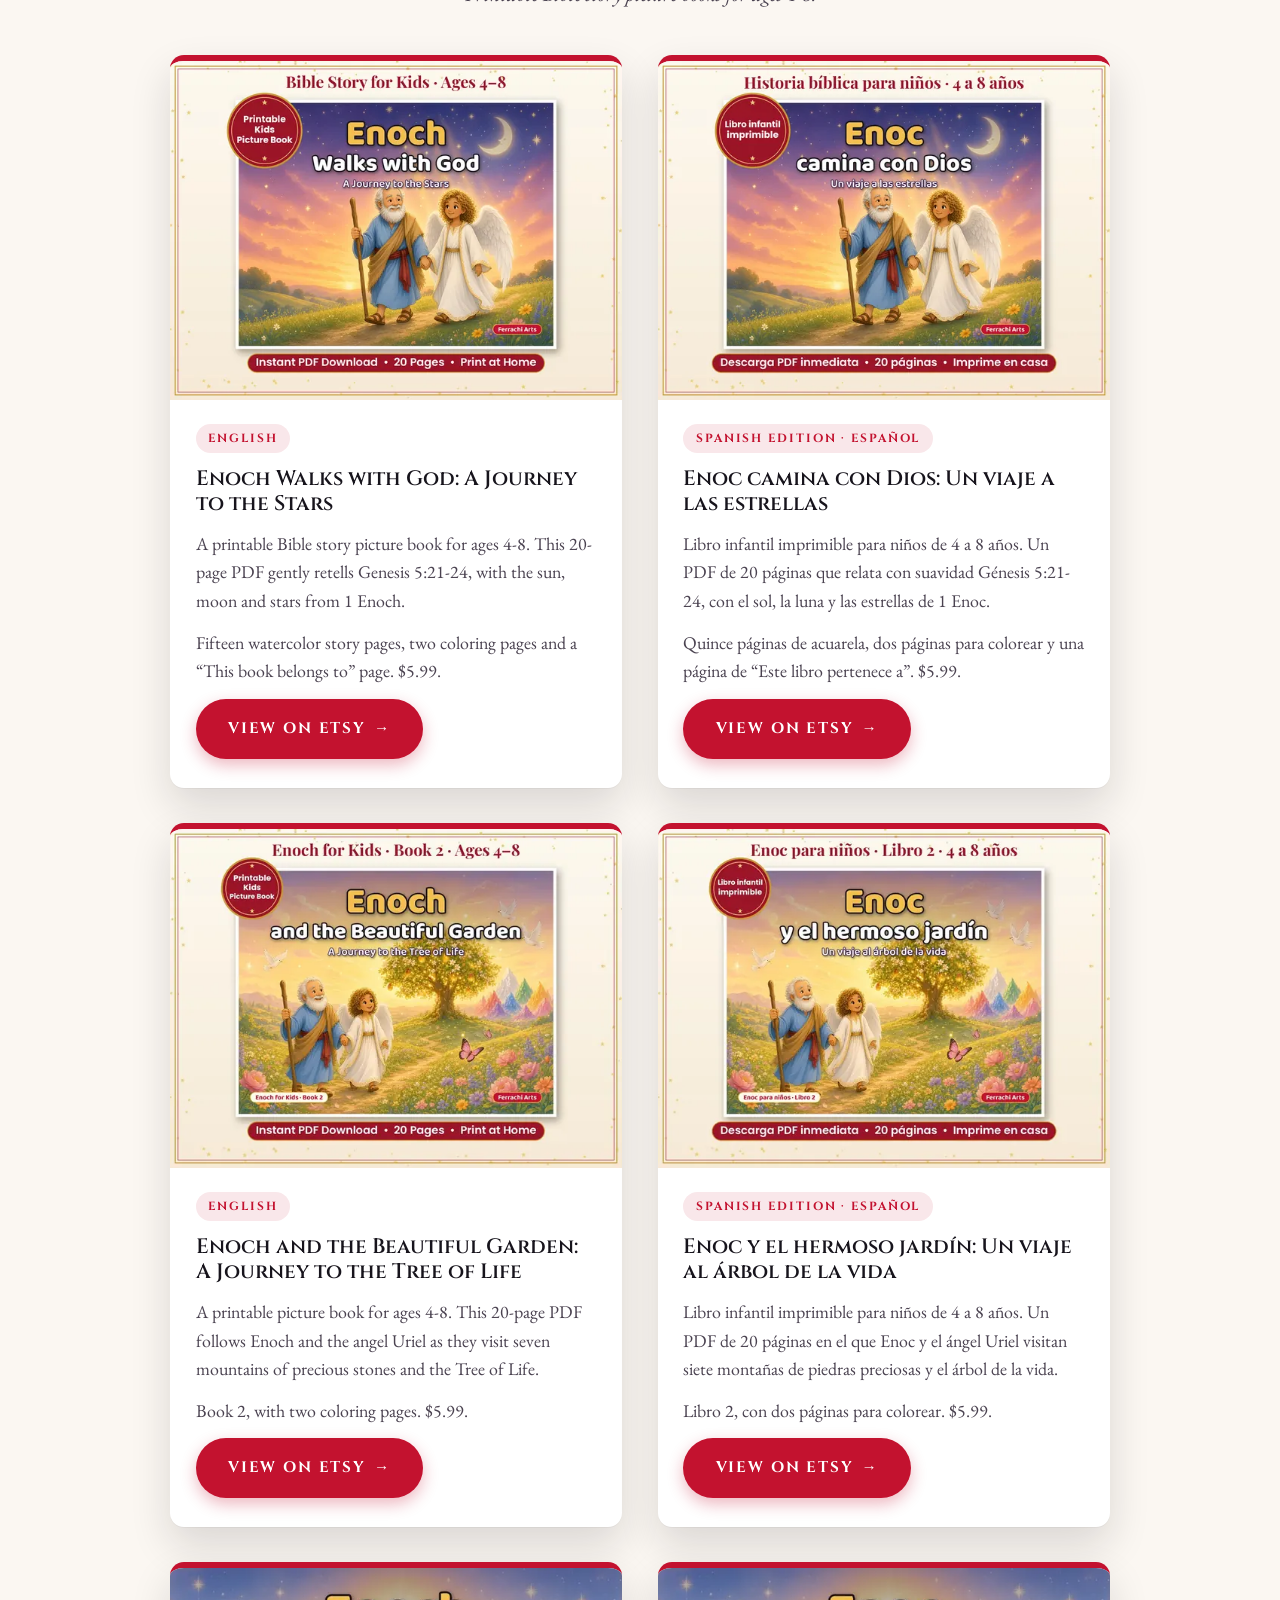
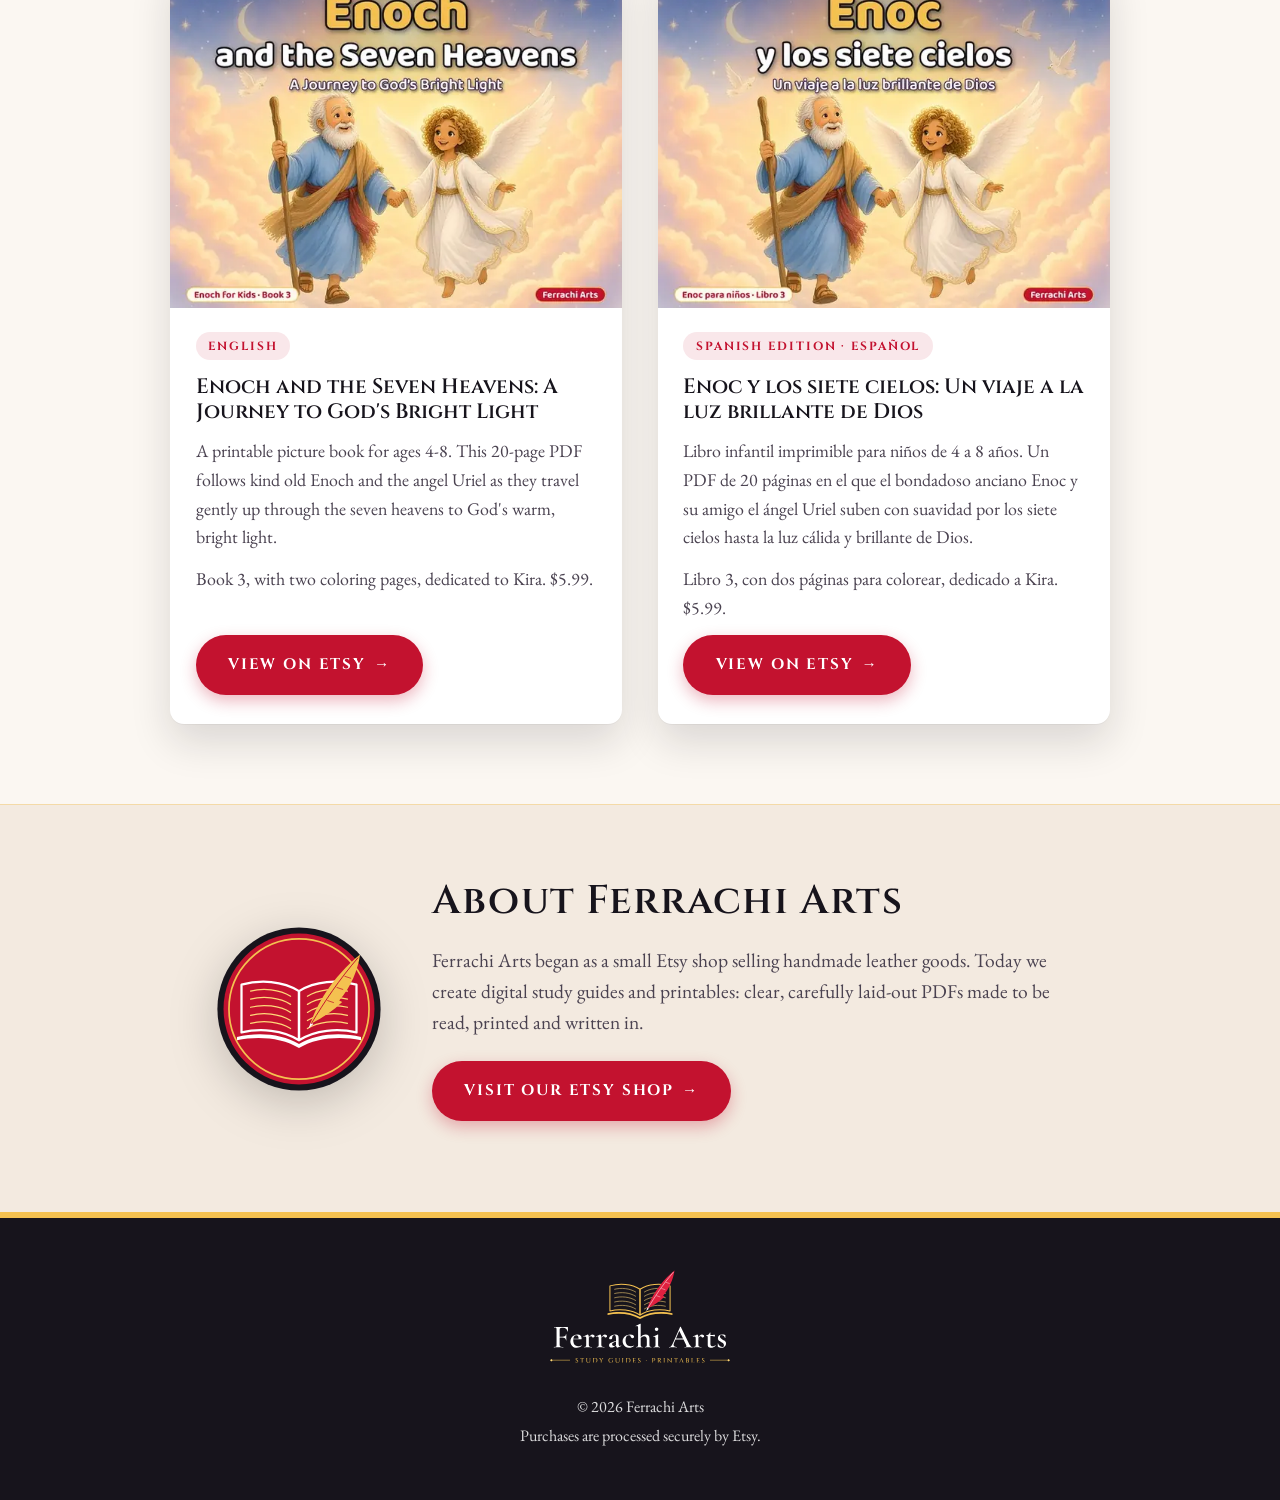
==== commit 5ccf2724: "Add Enoch and the Seven Heavens kids picture books List Book 3 of Enoch for Kids in English and Span" ====
--- a/index.html
+++ b/index.html
@@ -213,6 +213,36 @@
                 <a class="btn btn-primary" href="https://www.etsy.com/listing/4604996241/enoc-y-el-hermoso-jardin-libro-infantil" target="_blank" rel="noopener" lang="en" aria-label="View Enoc y el hermoso jardín on Etsy (opens in a new tab)">View on Etsy <span aria-hidden="true">→</span></a>
               </div>
             </article>
+
+            <article class="card">
+              <picture>
+                <source type="image/webp" srcset="images/enoch-and-the-seven-heavens-cover-600.webp 600w, images/enoch-and-the-seven-heavens-cover-900.webp 900w, images/enoch-and-the-seven-heavens-cover-1200.webp 1200w" sizes="(min-width: 860px) 420px, 92vw">
+                <img src="images/enoch-and-the-seven-heavens-cover-600.jpg" srcset="images/enoch-and-the-seven-heavens-cover-600.jpg 600w, images/enoch-and-the-seven-heavens-cover-900.jpg 900w, images/enoch-and-the-seven-heavens-cover-1200.jpg 1200w" sizes="(min-width: 860px) 420px, 92vw" width="600" height="450" loading="lazy"
+                     alt="Cover of Enoch and the Seven Heavens: A Journey to God's Bright Light, a printable picture book. Kind old Enoch and the angel Uriel fly hand in hand through golden clouds, with doves, a crescent moon and stars.">
+              </picture>
+              <div class="card-body">
+                <p class="tag">English</p>
+                <h3>Enoch and the Seven Heavens: A Journey to God's Bright Light</h3>
+                <p>A printable picture book for ages 4-8. This 20-page PDF follows kind old Enoch and the angel Uriel as they travel gently up through the seven heavens to God's warm, bright light.</p>
+                <p>Book 3, with two coloring pages, dedicated to Kira. $5.99.</p>
+                <a class="btn btn-primary" href="https://www.etsy.com/listing/4605166567" target="_blank" rel="noopener" aria-label="View Enoch and the Seven Heavens on Etsy (opens in a new tab)">View on Etsy <span aria-hidden="true">→</span></a>
+              </div>
+            </article>
+
+            <article class="card" lang="es">
+              <picture>
+                <source type="image/webp" srcset="images/enoc-y-los-siete-cielos-portada-600.webp 600w, images/enoc-y-los-siete-cielos-portada-900.webp 900w, images/enoc-y-los-siete-cielos-portada-1200.webp 1200w" sizes="(min-width: 860px) 420px, 92vw">
+                <img src="images/enoc-y-los-siete-cielos-portada-600.jpg" srcset="images/enoc-y-los-siete-cielos-portada-600.jpg 600w, images/enoc-y-los-siete-cielos-portada-900.jpg 900w, images/enoc-y-los-siete-cielos-portada-1200.jpg 1200w" sizes="(min-width: 860px) 420px, 92vw" width="600" height="450" loading="lazy"
+                     alt="Portada de Enoc y los siete cielos: Un viaje a la luz brillante de Dios, libro infantil imprimible. El bondadoso Enoc y el ángel Uriel vuelan de la mano entre nubes doradas, con palomas, una luna creciente y estrellas.">
+              </picture>
+              <div class="card-body">
+                <p class="tag"><span lang="en">Spanish edition</span> · Español</p>
+                <h3>Enoc y los siete cielos: Un viaje a la luz brillante de Dios</h3>
+                <p>Libro infantil imprimible para niños de 4 a 8 años. Un PDF de 20 páginas en el que el bondadoso anciano Enoc y su amigo el ángel Uriel suben con suavidad por los siete cielos hasta la luz cálida y brillante de Dios.</p>
+                <p>Libro 3, con dos páginas para colorear, dedicado a Kira. $5.99.</p>
+                <a class="btn btn-primary" href="https://www.etsy.com/listing/4605189368" target="_blank" rel="noopener" lang="en" aria-label="View Enoc y los siete cielos on Etsy (opens in a new tab)">View on Etsy <span aria-hidden="true">→</span></a>
+              </div>
+            </article>
           </div>
         </div>
       </div>
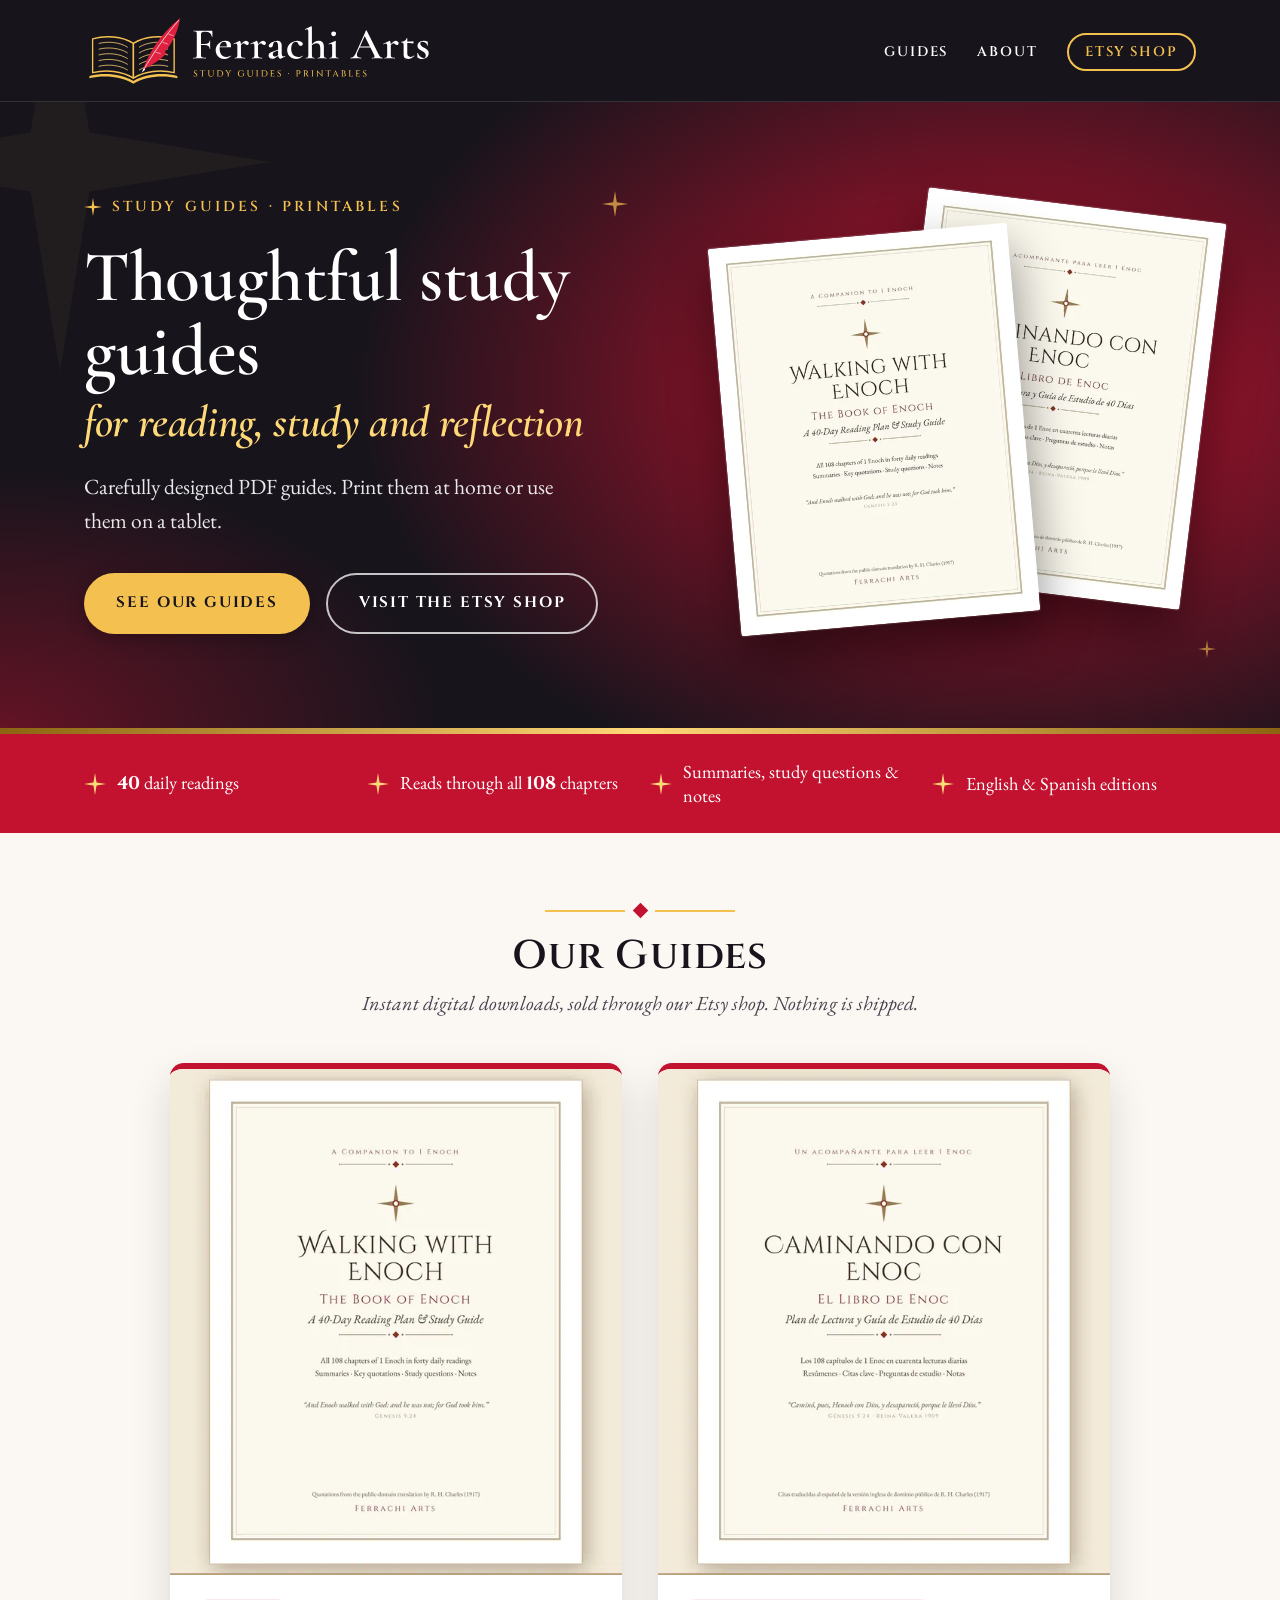
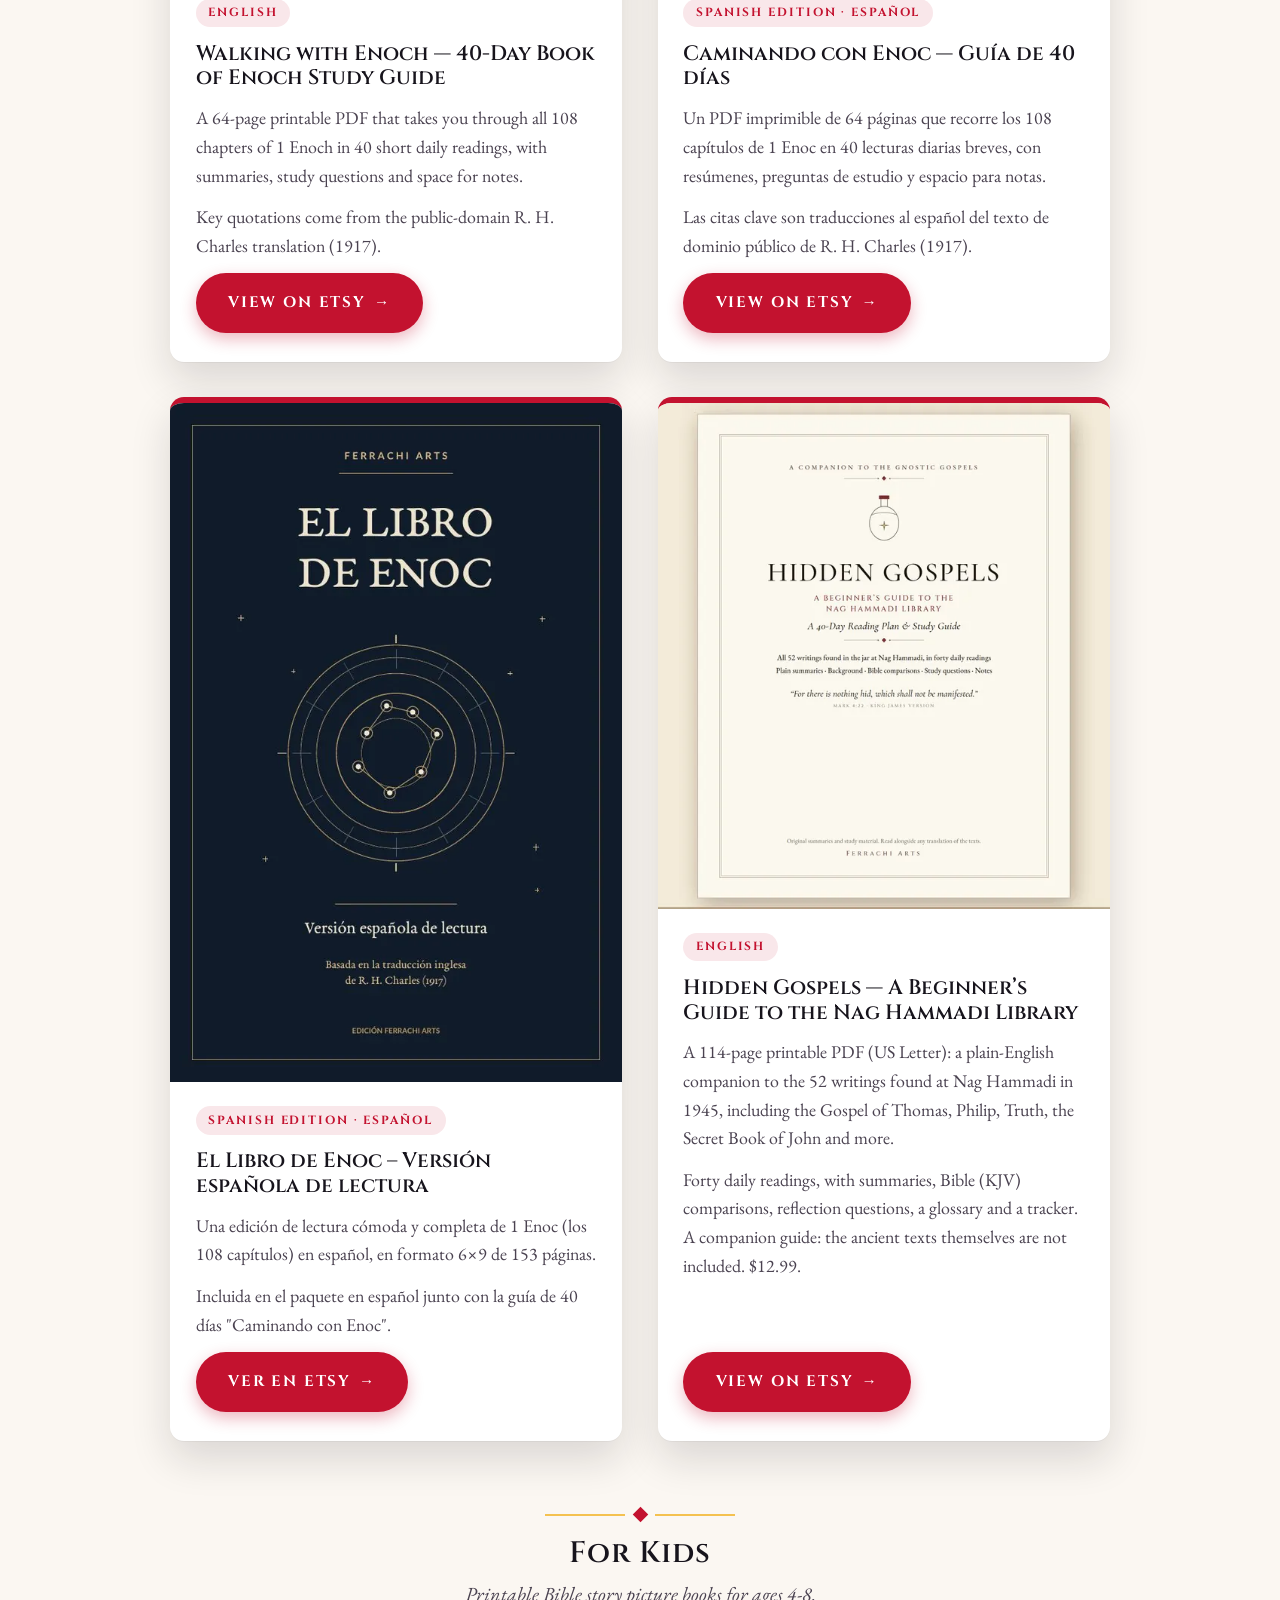
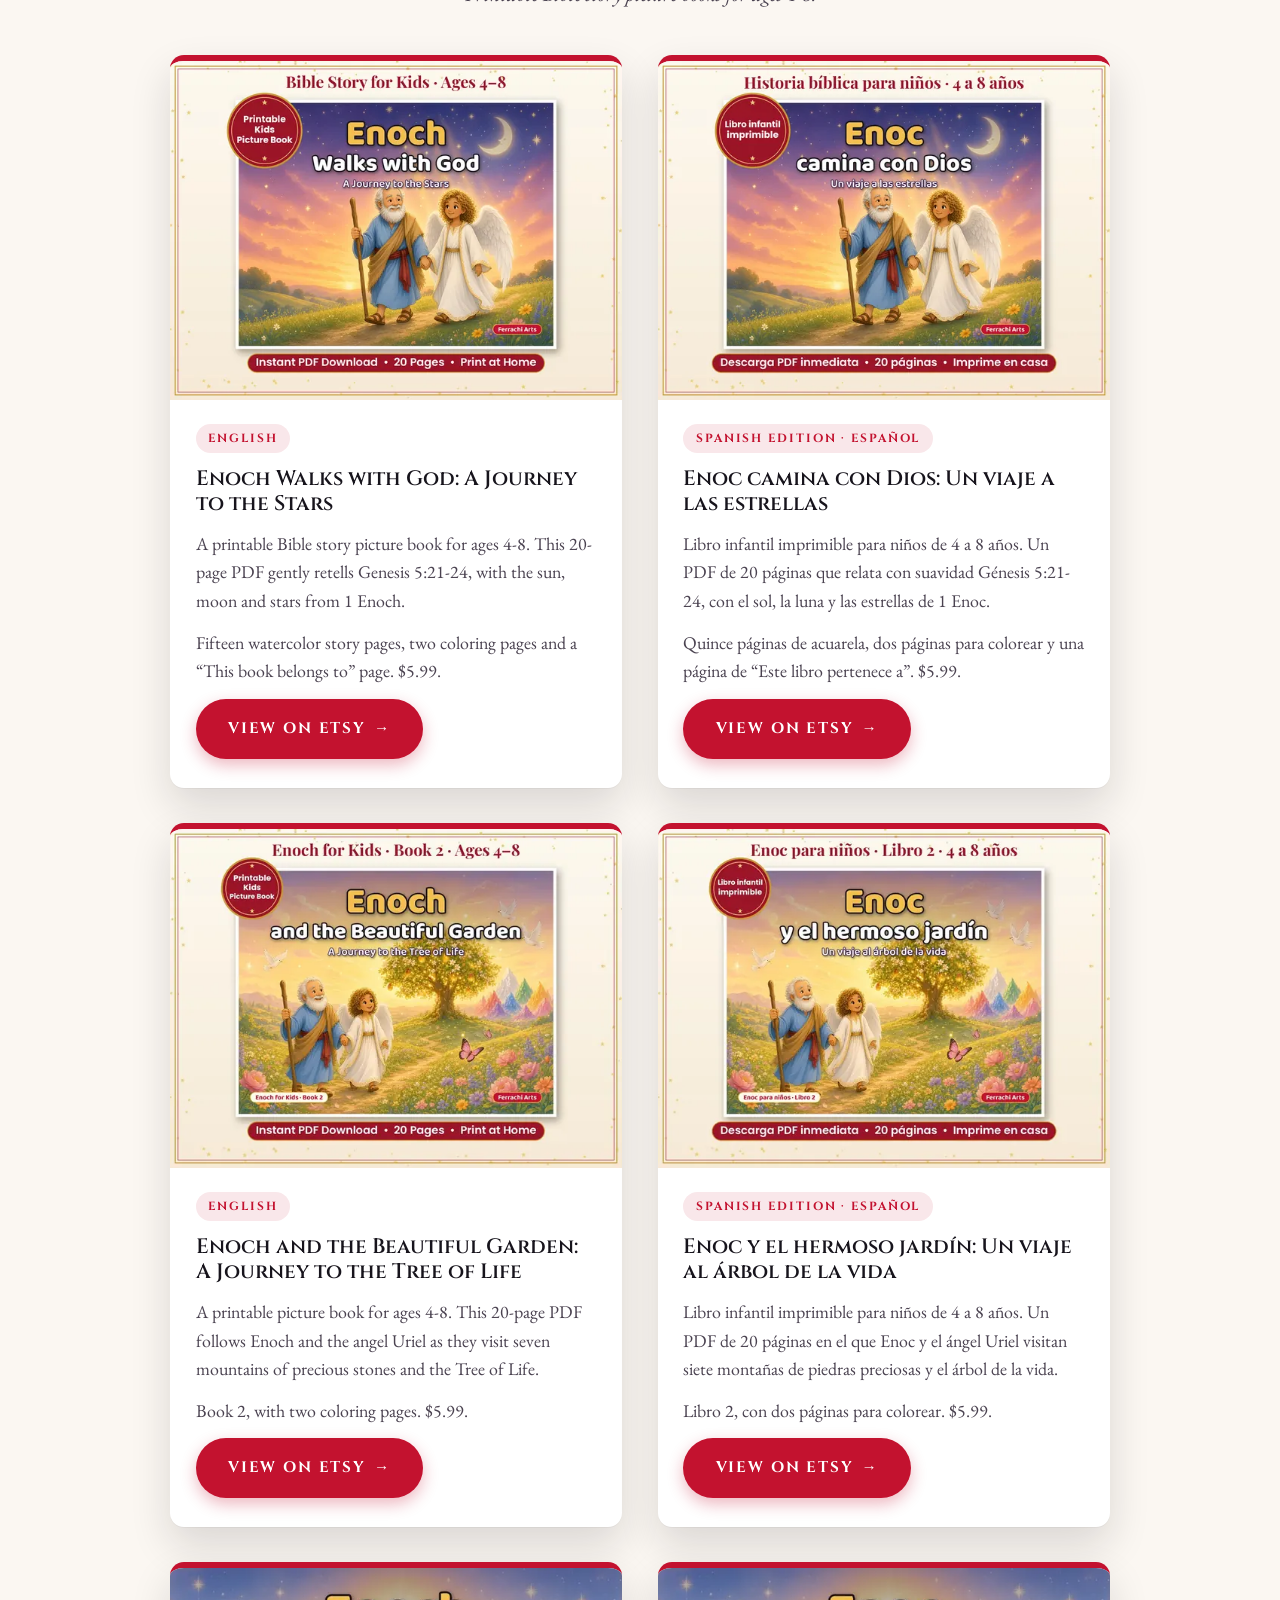
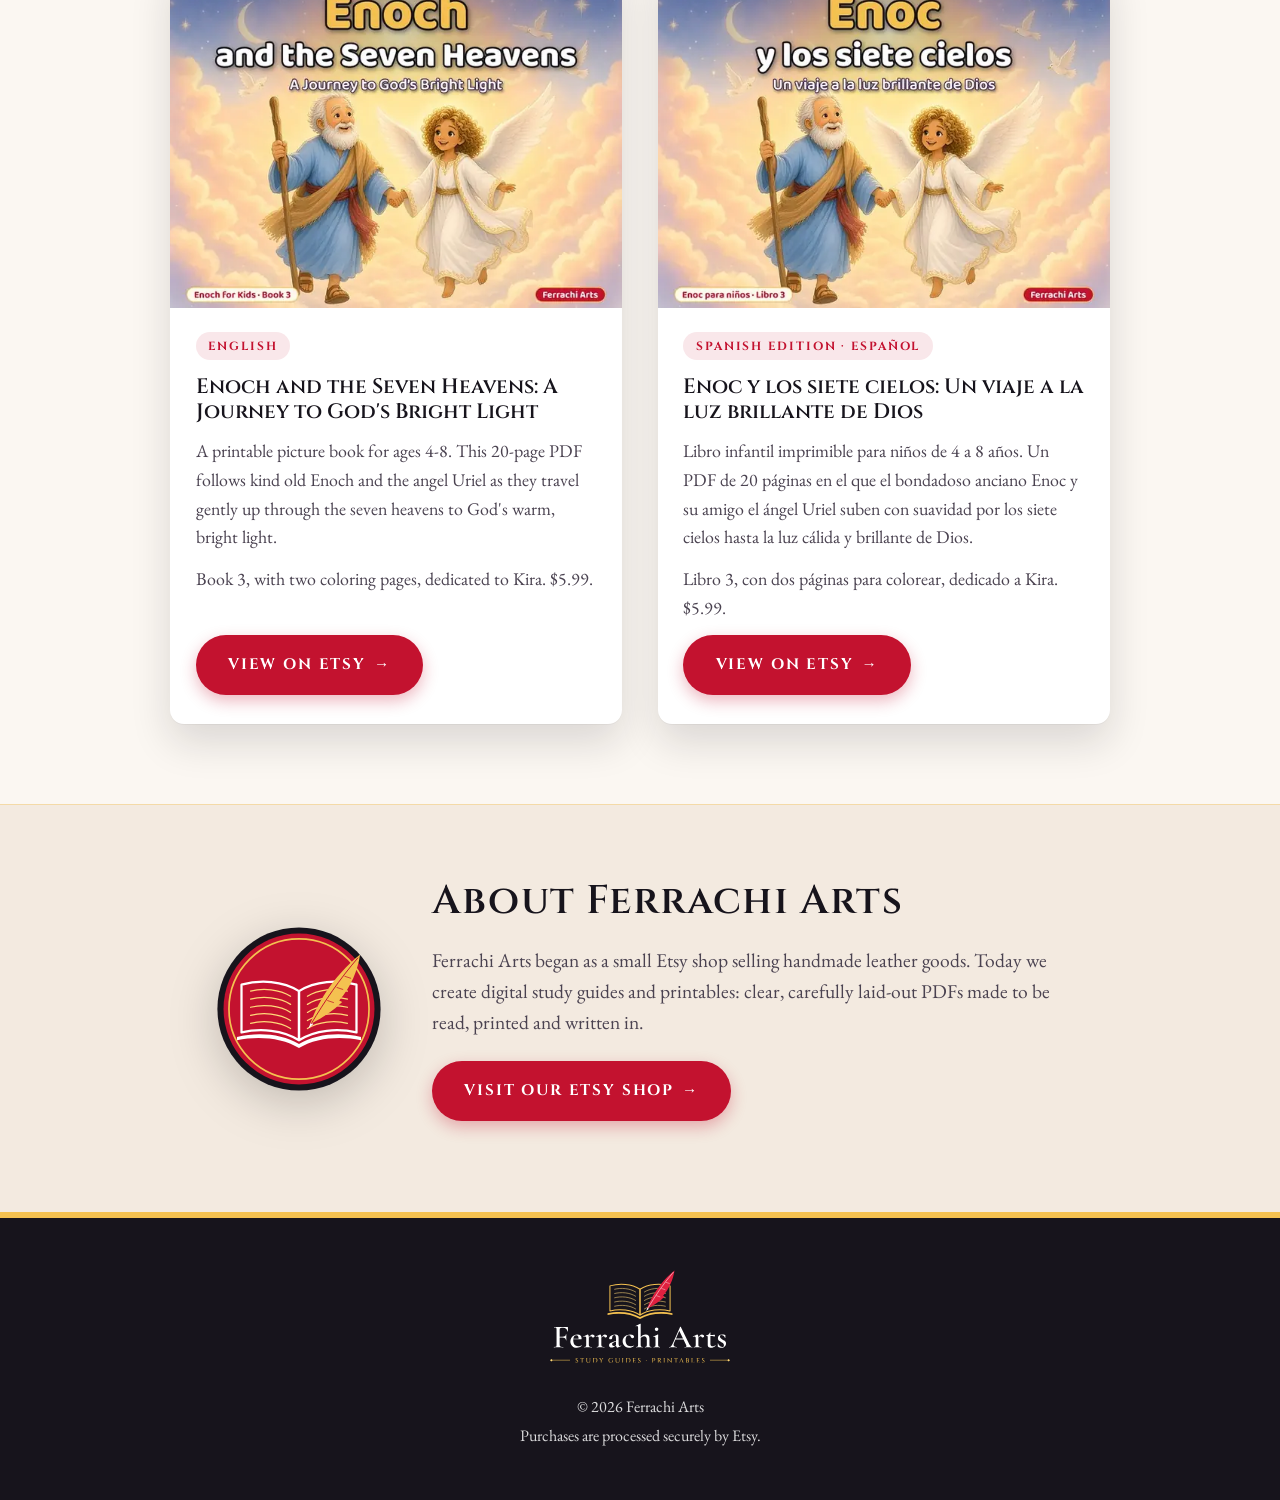
==== commit f5ebc95d: "Add the Hidden Gospels Nag Hammadi study guide Place an English Our Guides card after the Enoch guid" ====
--- a/index.html
+++ b/index.html
@@ -145,6 +145,21 @@
               <a class="btn btn-primary" href="https://www.etsy.com/listing/4603931727" target="_blank" rel="noopener" aria-label="Ver El Libro de Enoc en Etsy (se abre en una pestaña nueva)">Ver en Etsy <span aria-hidden="true">→</span></a>
             </div>
           </article>
+
+          <article class="card">
+            <picture>
+              <source type="image/webp" srcset="images/hidden-gospels-cover-600.webp 600w, images/hidden-gospels-cover-900.webp 900w" sizes="(min-width: 860px) 420px, 92vw">
+              <img src="images/hidden-gospels-cover-600.jpg" srcset="images/hidden-gospels-cover-600.jpg 600w, images/hidden-gospels-cover-900.jpg 900w" sizes="(min-width: 860px) 420px, 92vw" width="600" height="670" loading="lazy"
+                   alt="Cover of Hidden Gospels: A Beginner’s Guide to the Nag Hammadi Library, a 40-day reading plan and study guide, with a line drawing of a jar on a cream page">
+            </picture>
+            <div class="card-body">
+              <p class="tag">English</p>
+              <h3>Hidden Gospels — A Beginner’s Guide to the Nag Hammadi Library</h3>
+              <p>A 114-page printable PDF (US Letter): a plain-English companion to the 52 writings found at Nag Hammadi in 1945, including the Gospel of Thomas, Philip, Truth, the Secret Book of John and more.</p>
+              <p>Forty daily readings, with summaries, Bible (KJV) comparisons, reflection questions, a glossary and a tracker. A companion guide: the ancient texts themselves are not included. $12.99.</p>
+              <a class="btn btn-primary" href="https://www.etsy.com/listing/4606301725/nag-hammadi-library-study-guide-gnostic" target="_blank" rel="noopener" aria-label="View Hidden Gospels on Etsy (opens in a new tab)">View on Etsy <span aria-hidden="true">→</span></a>
+            </div>
+          </article>
         </div>
         </div>
 
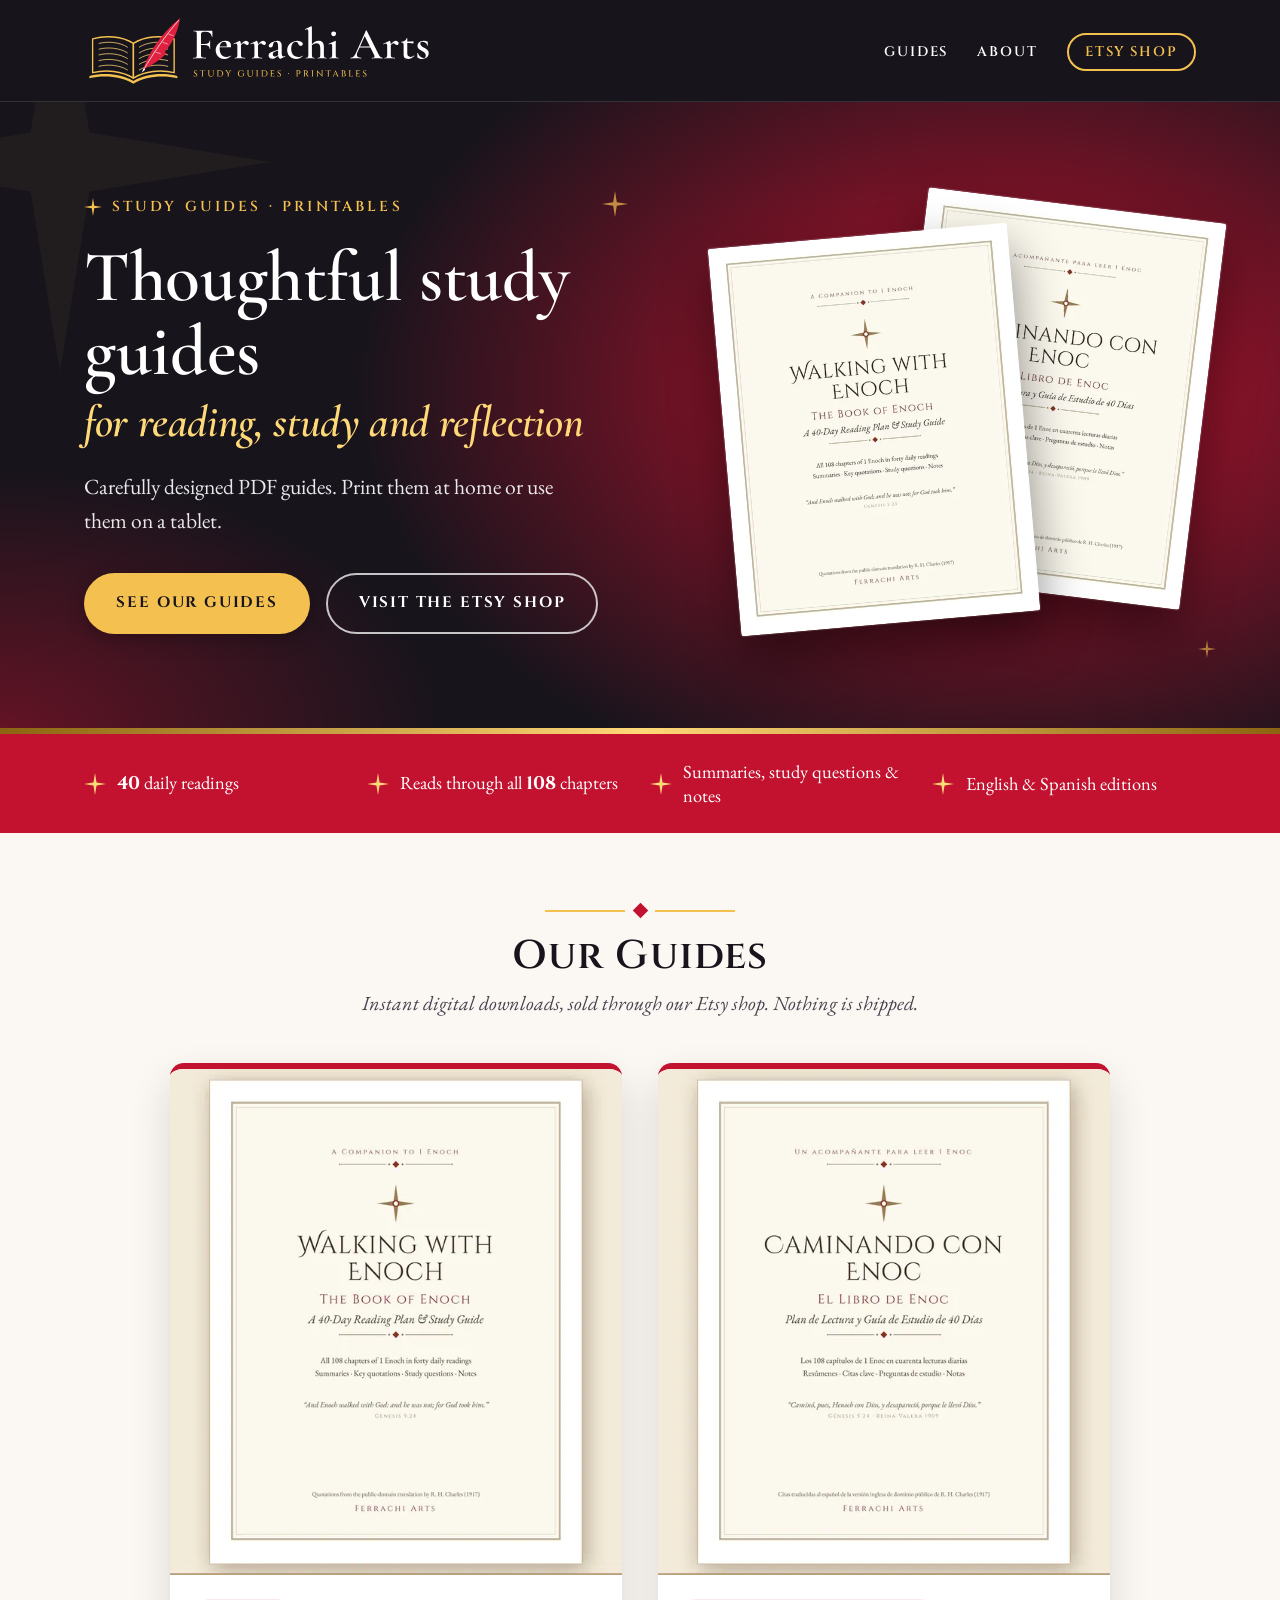
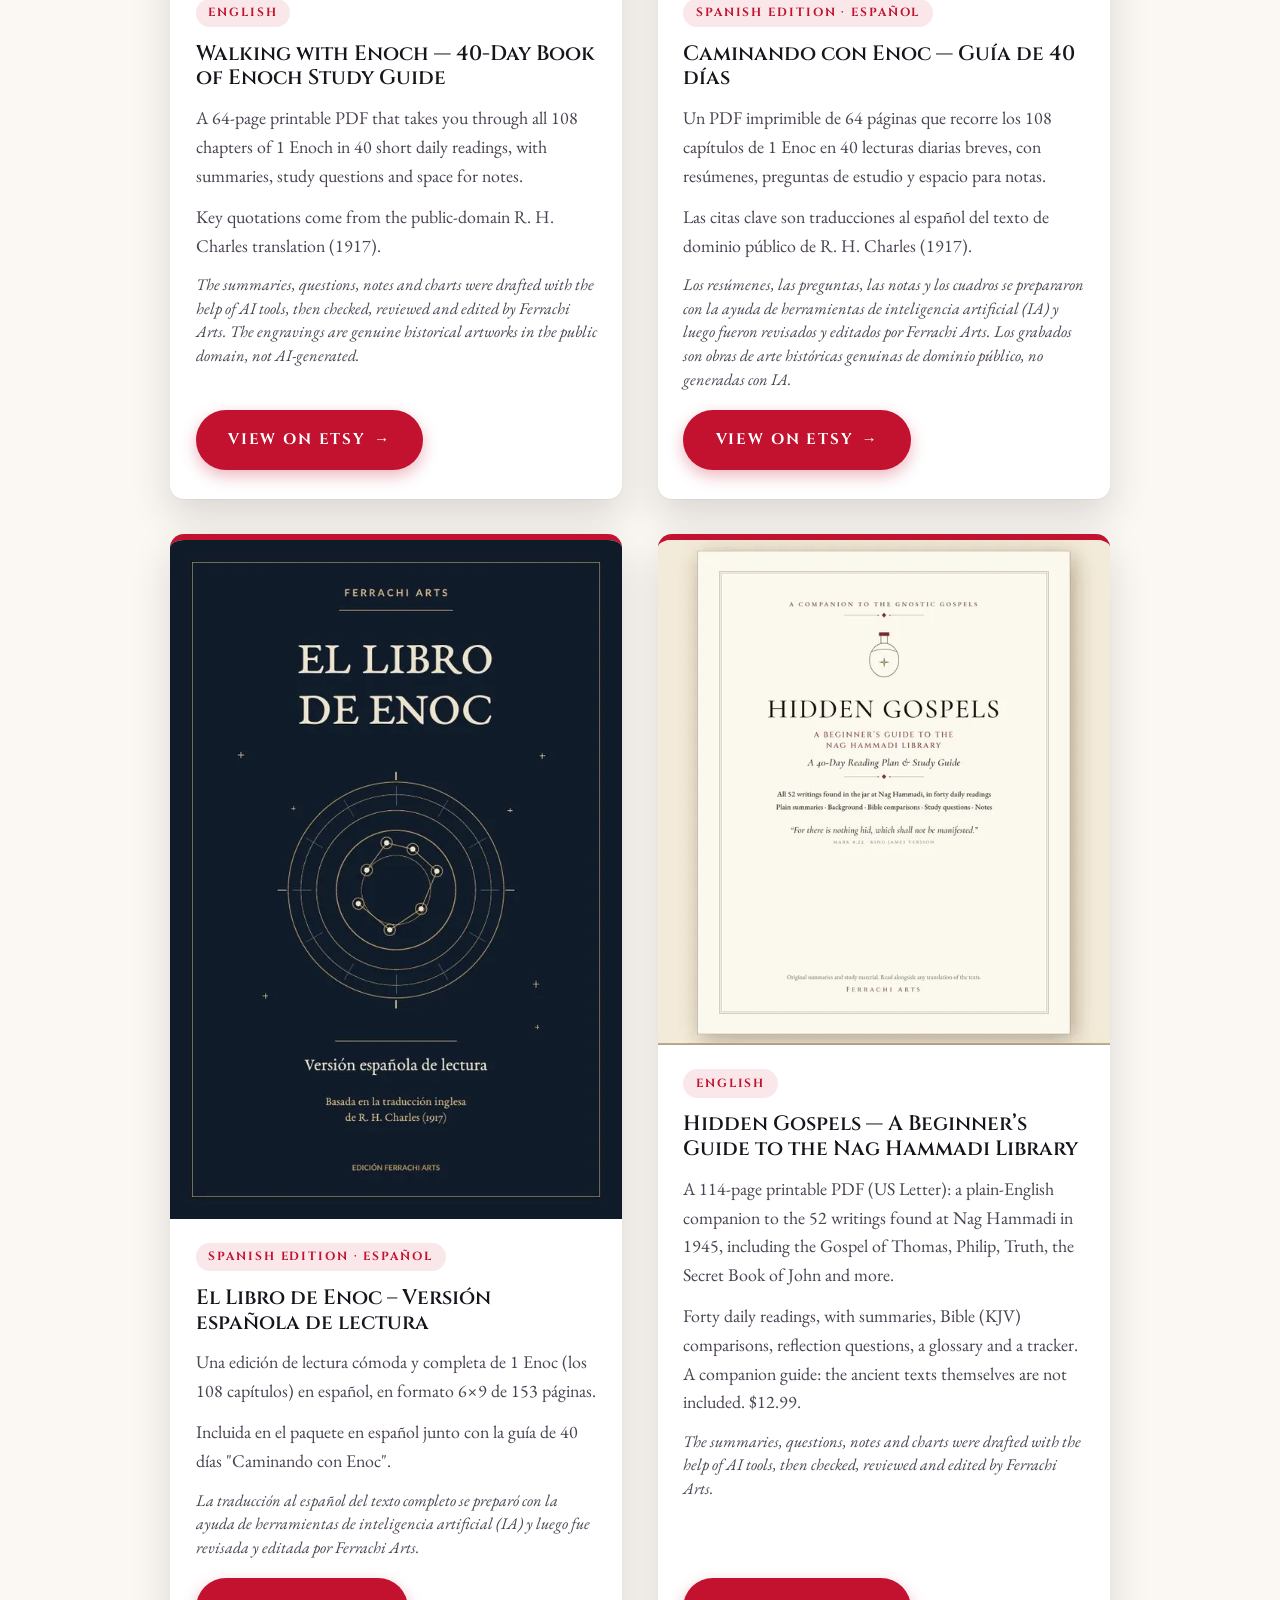
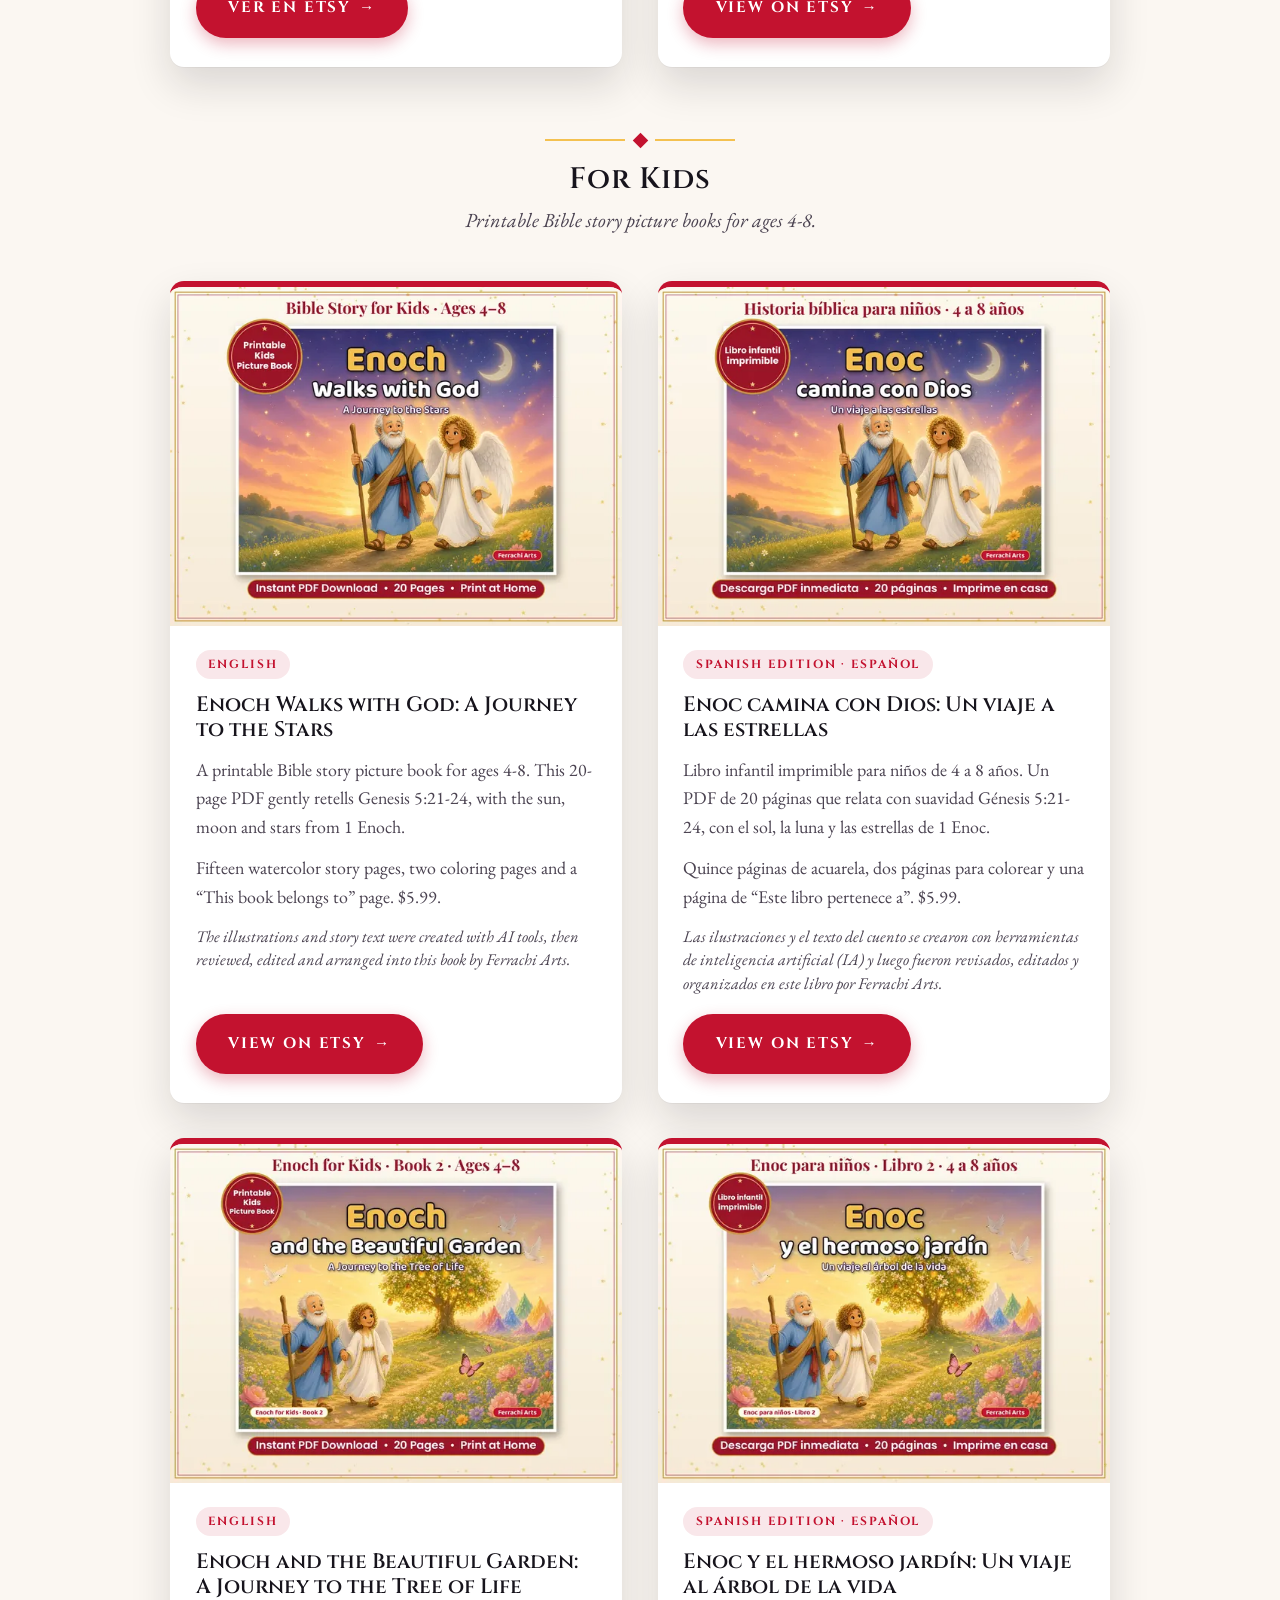
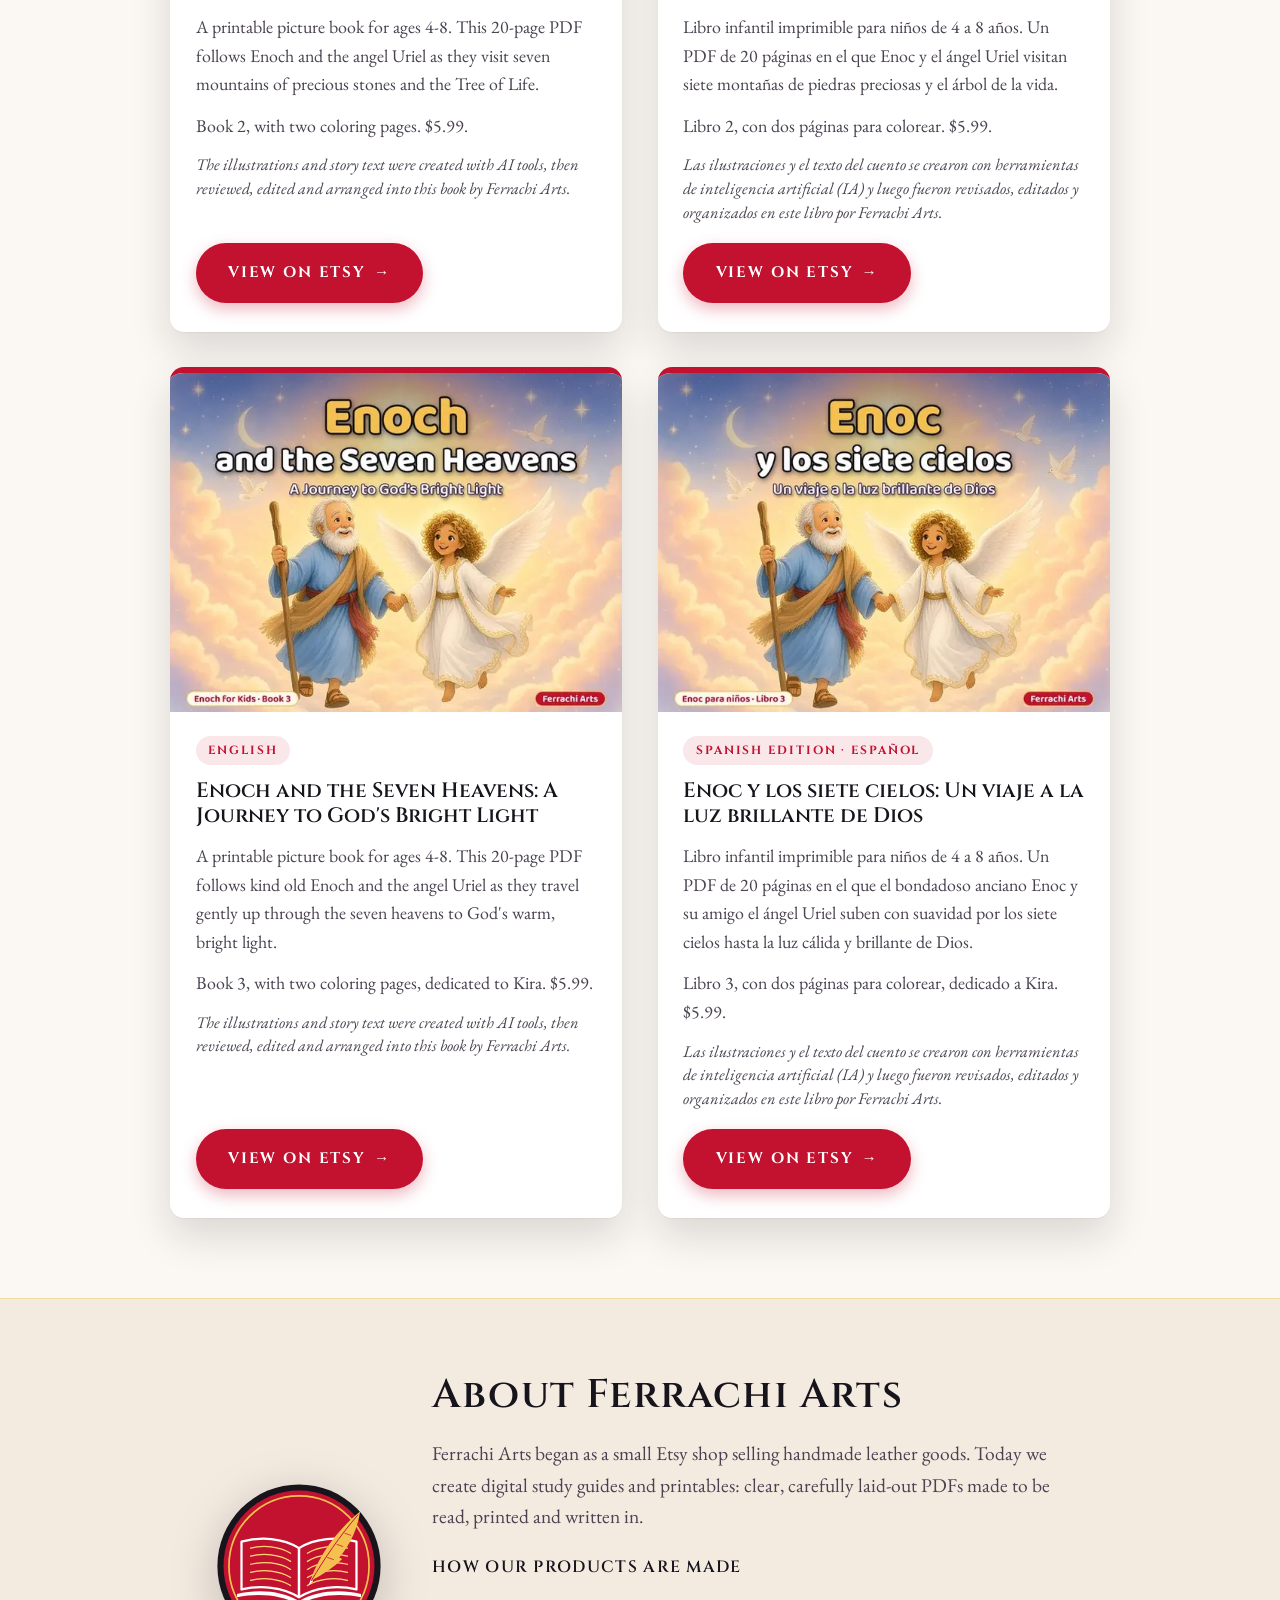
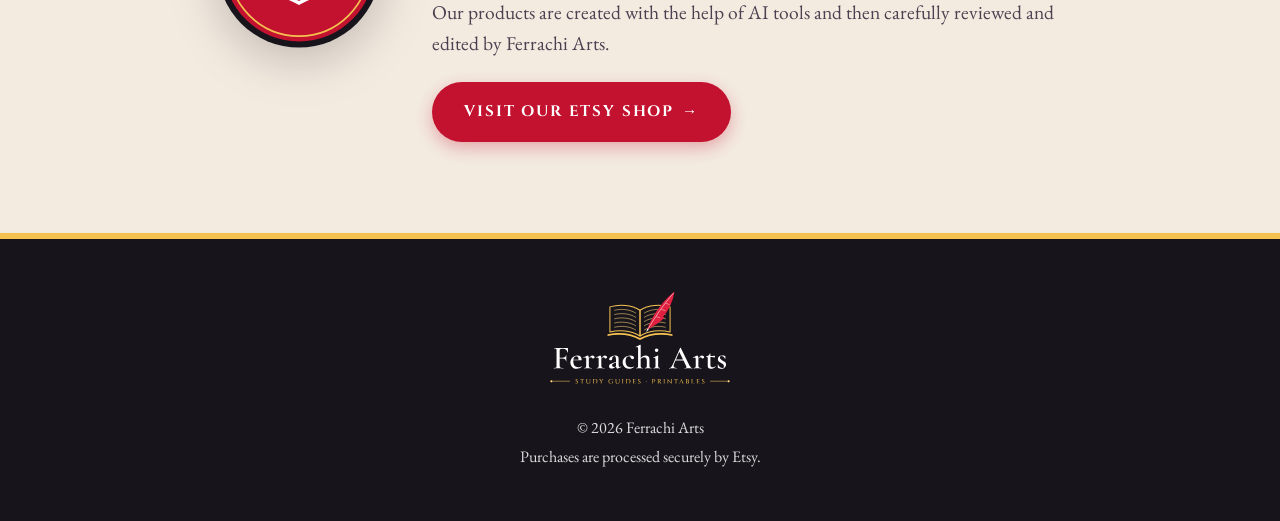
==== commit 2b10563c: "Add AI-use notes on each product and in About Match the Etsy listings with a short italic disclosure" ====
--- a/index.html
+++ b/index.html
@@ -112,6 +112,7 @@
               <h3>Walking with Enoch — 40-Day Book of Enoch Study Guide</h3>
               <p>A 64-page printable PDF that takes you through all 108 chapters of 1&nbsp;Enoch in 40 short daily readings, with summaries, study questions and space for notes.</p>
               <p>Key quotations come from the public-domain R.&nbsp;H. Charles translation (1917).</p>
+              <p class="ai-note">The summaries, questions, notes and charts were drafted with the help of AI tools, then checked, reviewed and edited by Ferrachi Arts. The engravings are genuine historical artworks in the public domain, not AI-generated.</p>
               <a class="btn btn-primary" href="https://www.etsy.com/listing/4603578469/book-of-enoch-40-day-reading-plan-and" target="_blank" rel="noopener" aria-label="View Walking with Enoch on Etsy (opens in a new tab)">View on Etsy <span aria-hidden="true">→</span></a>
             </div>
           </article>
@@ -127,6 +128,7 @@
               <h3>Caminando con Enoc — Guía de 40 días</h3>
               <p>Un PDF imprimible de 64 páginas que recorre los 108 capítulos de 1&nbsp;Enoc en 40 lecturas diarias breves, con resúmenes, preguntas de estudio y espacio para notas.</p>
               <p>Las citas clave son traducciones al español del texto de dominio público de R.&nbsp;H. Charles (1917).</p>
+              <p class="ai-note">Los resúmenes, las preguntas, las notas y los cuadros se prepararon con la ayuda de herramientas de inteligencia artificial (IA) y luego fueron revisados y editados por Ferrachi Arts. Los grabados son obras de arte históricas genuinas de dominio público, no generadas con IA.</p>
               <a class="btn btn-primary" href="https://www.etsy.com/listing/4603931727/libro-de-enoc-en-espanol-plan-de-lectura" target="_blank" rel="noopener" lang="en" aria-label="View Caminando con Enoc on Etsy (opens in a new tab)">View on Etsy <span aria-hidden="true">→</span></a>
             </div>
           </article>
@@ -142,6 +144,7 @@
               <h3>El Libro de Enoc – Versión española de lectura</h3>
               <p>Una edición de lectura cómoda y completa de 1&nbsp;Enoc (los 108 capítulos) en español, en formato 6×9 de 153 páginas.</p>
               <p>Incluida en el paquete en español junto con la guía de 40 días "Caminando con Enoc".</p>
+              <p class="ai-note">La traducción al español del texto completo se preparó con la ayuda de herramientas de inteligencia artificial (IA) y luego fue revisada y editada por Ferrachi Arts.</p>
               <a class="btn btn-primary" href="https://www.etsy.com/listing/4603931727" target="_blank" rel="noopener" aria-label="Ver El Libro de Enoc en Etsy (se abre en una pestaña nueva)">Ver en Etsy <span aria-hidden="true">→</span></a>
             </div>
           </article>
@@ -157,6 +160,7 @@
               <h3>Hidden Gospels — A Beginner’s Guide to the Nag Hammadi Library</h3>
               <p>A 114-page printable PDF (US Letter): a plain-English companion to the 52 writings found at Nag Hammadi in 1945, including the Gospel of Thomas, Philip, Truth, the Secret Book of John and more.</p>
               <p>Forty daily readings, with summaries, Bible (KJV) comparisons, reflection questions, a glossary and a tracker. A companion guide: the ancient texts themselves are not included. $12.99.</p>
+              <p class="ai-note">The summaries, questions, notes and charts were drafted with the help of AI tools, then checked, reviewed and edited by Ferrachi Arts.</p>
               <a class="btn btn-primary" href="https://www.etsy.com/listing/4606301725/nag-hammadi-library-study-guide-gnostic" target="_blank" rel="noopener" aria-label="View Hidden Gospels on Etsy (opens in a new tab)">View on Etsy <span aria-hidden="true">→</span></a>
             </div>
           </article>
@@ -180,6 +184,7 @@
                 <h3>Enoch Walks with God: A Journey to the Stars</h3>
                 <p>A printable Bible story picture book for ages 4-8. This 20-page PDF gently retells Genesis 5:21-24, with the sun, moon and stars from 1&nbsp;Enoch.</p>
                 <p>Fifteen watercolor story pages, two coloring pages and a “This book belongs to” page. $5.99.</p>
+                <p class="ai-note">The illustrations and story text were created with AI tools, then reviewed, edited and arranged into this book by Ferrachi Arts.</p>
                 <a class="btn btn-primary" href="https://www.etsy.com/listing/4604917497/enoch-walks-with-god-printable-bible" target="_blank" rel="noopener" aria-label="View Enoch Walks with God on Etsy (opens in a new tab)">View on Etsy <span aria-hidden="true">→</span></a>
               </div>
             </article>
@@ -195,6 +200,7 @@
                 <h3>Enoc camina con Dios: Un viaje a las estrellas</h3>
                 <p>Libro infantil imprimible para niños de 4 a 8 años. Un PDF de 20 páginas que relata con suavidad Génesis 5:21-24, con el sol, la luna y las estrellas de 1&nbsp;Enoc.</p>
                 <p>Quince páginas de acuarela, dos páginas para colorear y una página de “Este libro pertenece a”. $5.99.</p>
+                <p class="ai-note">Las ilustraciones y el texto del cuento se crearon con herramientas de inteligencia artificial (IA) y luego fueron revisados, editados y organizados en este libro por Ferrachi Arts.</p>
                 <a class="btn btn-primary" href="https://www.etsy.com/listing/4604940236/enoc-camina-con-dios-libro-infantil" target="_blank" rel="noopener" lang="en" aria-label="View Enoc camina con Dios on Etsy (opens in a new tab)">View on Etsy <span aria-hidden="true">→</span></a>
               </div>
             </article>
@@ -210,6 +216,7 @@
                 <h3>Enoch and the Beautiful Garden: A Journey to the Tree of Life</h3>
                 <p>A printable picture book for ages 4-8. This 20-page PDF follows Enoch and the angel Uriel as they visit seven mountains of precious stones and the Tree of Life.</p>
                 <p>Book 2, with two coloring pages. $5.99.</p>
+                <p class="ai-note">The illustrations and story text were created with AI tools, then reviewed, edited and arranged into this book by Ferrachi Arts.</p>
                 <a class="btn btn-primary" href="https://www.etsy.com/listing/4604993773/enoch-and-the-beautiful-garden-printable" target="_blank" rel="noopener" aria-label="View Enoch and the Beautiful Garden on Etsy (opens in a new tab)">View on Etsy <span aria-hidden="true">→</span></a>
               </div>
             </article>
@@ -225,6 +232,7 @@
                 <h3>Enoc y el hermoso jardín: Un viaje al árbol de la vida</h3>
                 <p>Libro infantil imprimible para niños de 4 a 8 años. Un PDF de 20 páginas en el que Enoc y el ángel Uriel visitan siete montañas de piedras preciosas y el árbol de la vida.</p>
                 <p>Libro 2, con dos páginas para colorear. $5.99.</p>
+                <p class="ai-note">Las ilustraciones y el texto del cuento se crearon con herramientas de inteligencia artificial (IA) y luego fueron revisados, editados y organizados en este libro por Ferrachi Arts.</p>
                 <a class="btn btn-primary" href="https://www.etsy.com/listing/4604996241/enoc-y-el-hermoso-jardin-libro-infantil" target="_blank" rel="noopener" lang="en" aria-label="View Enoc y el hermoso jardín on Etsy (opens in a new tab)">View on Etsy <span aria-hidden="true">→</span></a>
               </div>
             </article>
@@ -240,6 +248,7 @@
                 <h3>Enoch and the Seven Heavens: A Journey to God's Bright Light</h3>
                 <p>A printable picture book for ages 4-8. This 20-page PDF follows kind old Enoch and the angel Uriel as they travel gently up through the seven heavens to God's warm, bright light.</p>
                 <p>Book 3, with two coloring pages, dedicated to Kira. $5.99.</p>
+                <p class="ai-note">The illustrations and story text were created with AI tools, then reviewed, edited and arranged into this book by Ferrachi Arts.</p>
                 <a class="btn btn-primary" href="https://www.etsy.com/listing/4605166567" target="_blank" rel="noopener" aria-label="View Enoch and the Seven Heavens on Etsy (opens in a new tab)">View on Etsy <span aria-hidden="true">→</span></a>
               </div>
             </article>
@@ -255,6 +264,7 @@
                 <h3>Enoc y los siete cielos: Un viaje a la luz brillante de Dios</h3>
                 <p>Libro infantil imprimible para niños de 4 a 8 años. Un PDF de 20 páginas en el que el bondadoso anciano Enoc y su amigo el ángel Uriel suben con suavidad por los siete cielos hasta la luz cálida y brillante de Dios.</p>
                 <p>Libro 3, con dos páginas para colorear, dedicado a Kira. $5.99.</p>
+                <p class="ai-note">Las ilustraciones y el texto del cuento se crearon con herramientas de inteligencia artificial (IA) y luego fueron revisados, editados y organizados en este libro por Ferrachi Arts.</p>
                 <a class="btn btn-primary" href="https://www.etsy.com/listing/4605189368" target="_blank" rel="noopener" lang="en" aria-label="View Enoc y los siete cielos on Etsy (opens in a new tab)">View on Etsy <span aria-hidden="true">→</span></a>
               </div>
             </article>
@@ -269,6 +279,8 @@
         <div>
           <h2 class="section-title">About Ferrachi Arts</h2>
           <p>Ferrachi Arts began as a small Etsy shop selling handmade leather goods. Today we create digital study guides and printables: clear, carefully laid-out PDFs made to be read, printed and written in.</p>
+          <h3 class="made-title">How our products are made</h3>
+          <p>Our products are created with the help of AI tools and then carefully reviewed and edited by Ferrachi Arts.</p>
           <p class="shop-link"><a class="btn btn-primary" href="https://www.etsy.com/shop/FerrachiArts" target="_blank" rel="noopener">Visit our Etsy shop <span aria-hidden="true">→</span></a></p>
         </div>
       </div>
--- a/css/style.css
+++ b/css/style.css
@@ -102,6 +102,7 @@
 .card-body h3 { font-family: var(--serif-caps); font-weight: 600; font-size: 1.3rem; margin: 0 0 .8rem; color: var(--ink); }
 .card-body p { margin: 0 0 .8rem; font-size: 1.12rem; color: var(--ink-soft); }
 .card-body .btn { margin-top: auto; align-self: flex-start; }
+.card-body p.ai-note { font-size: 1.02rem; font-style: italic; line-height: 1.45; margin-bottom: 1.15rem; }
 .tag { align-self: flex-start; font-family: var(--serif-caps); font-weight: 700; font-size: .74rem !important; letter-spacing: .16em; text-transform: uppercase;
   color: var(--primary) !important; background: color-mix(in srgb, var(--primary) 10%, #fff); padding: .3rem .8rem; border-radius: 999px; margin-bottom: .9rem !important; }
 
@@ -111,6 +112,7 @@
 .about-icon { width: 170px; flex: none; filter: drop-shadow(0 12px 24px rgba(0,0,0,.2)); }
 .about .section-title { text-align: left; }
 .about p { font-size: 1.22rem; color: var(--ink-soft); }
+.made-title { font-family: var(--serif-caps); font-weight: 600; font-size: 1.02rem; letter-spacing: .08em; text-transform: uppercase; color: var(--ink); margin: 1.6rem 0 .35rem; }
 .shop-link { margin-top: 1.4rem; }
 
 /* Footer */
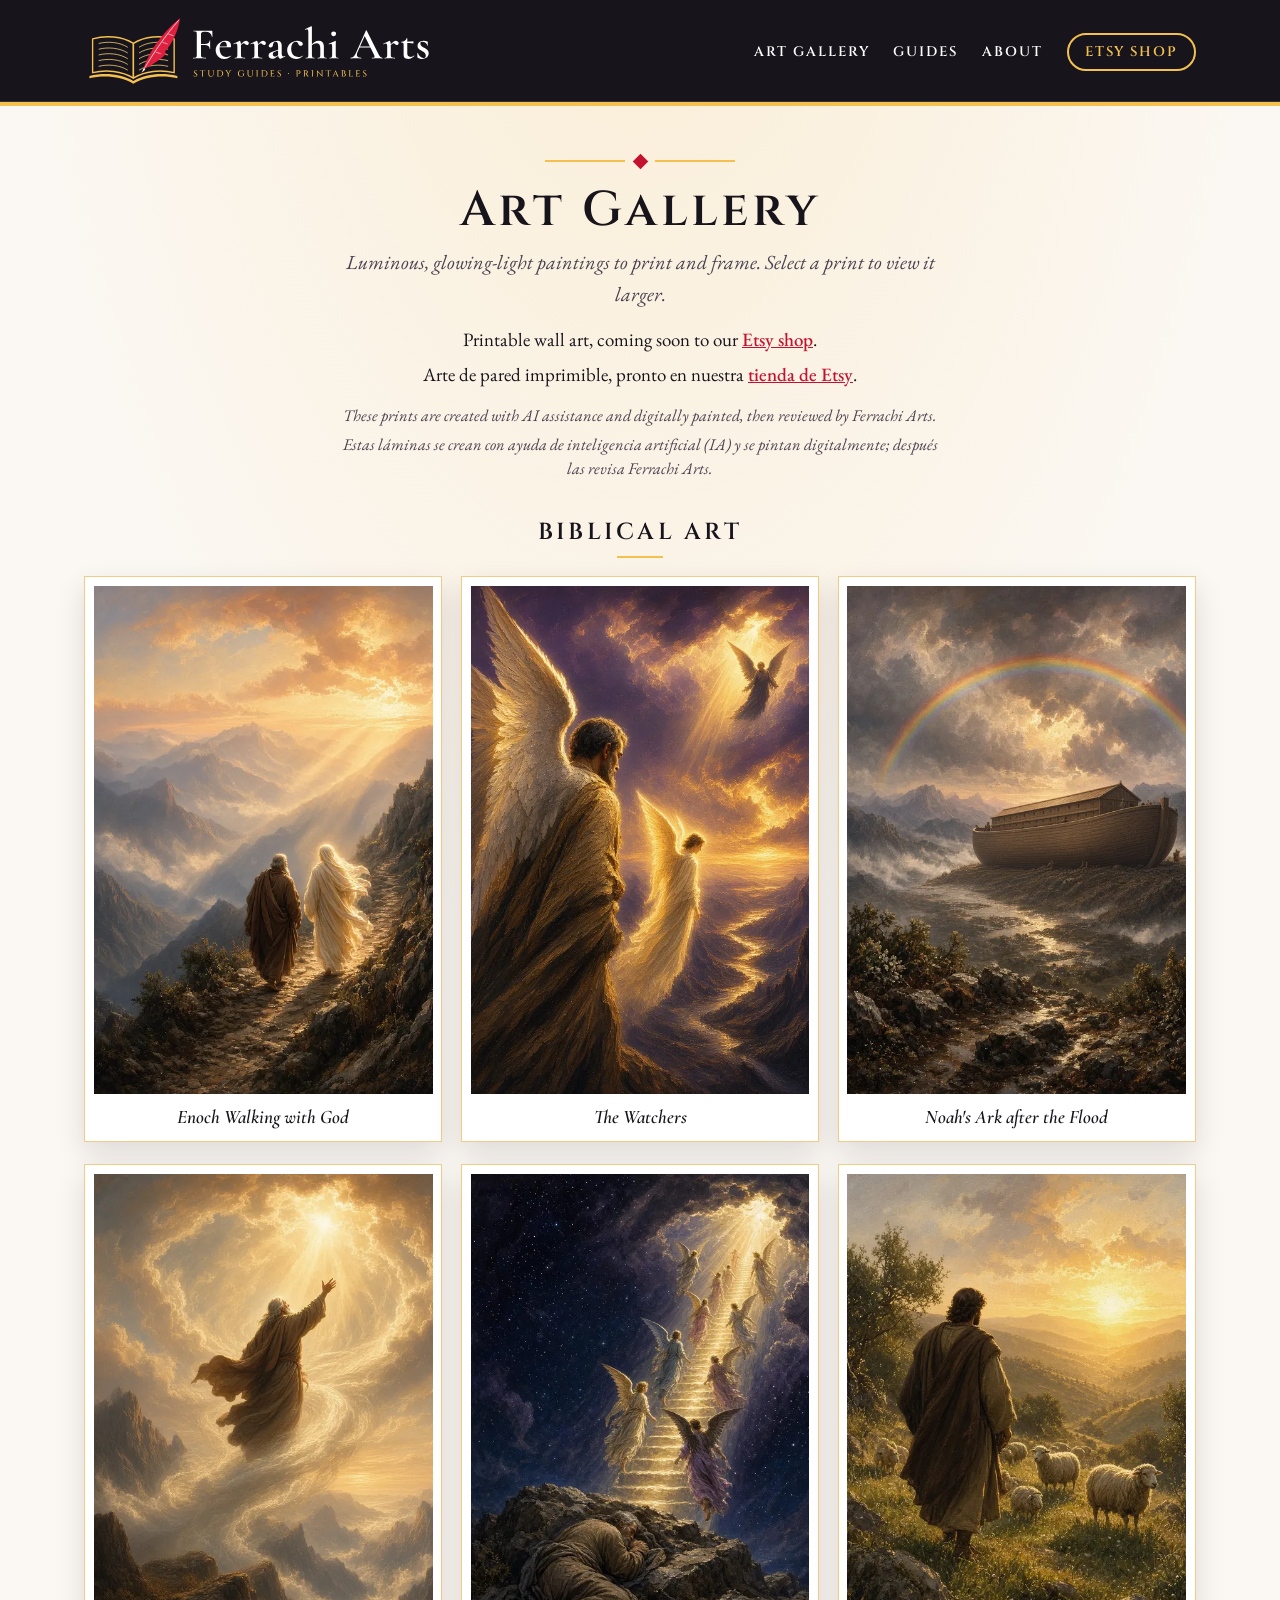
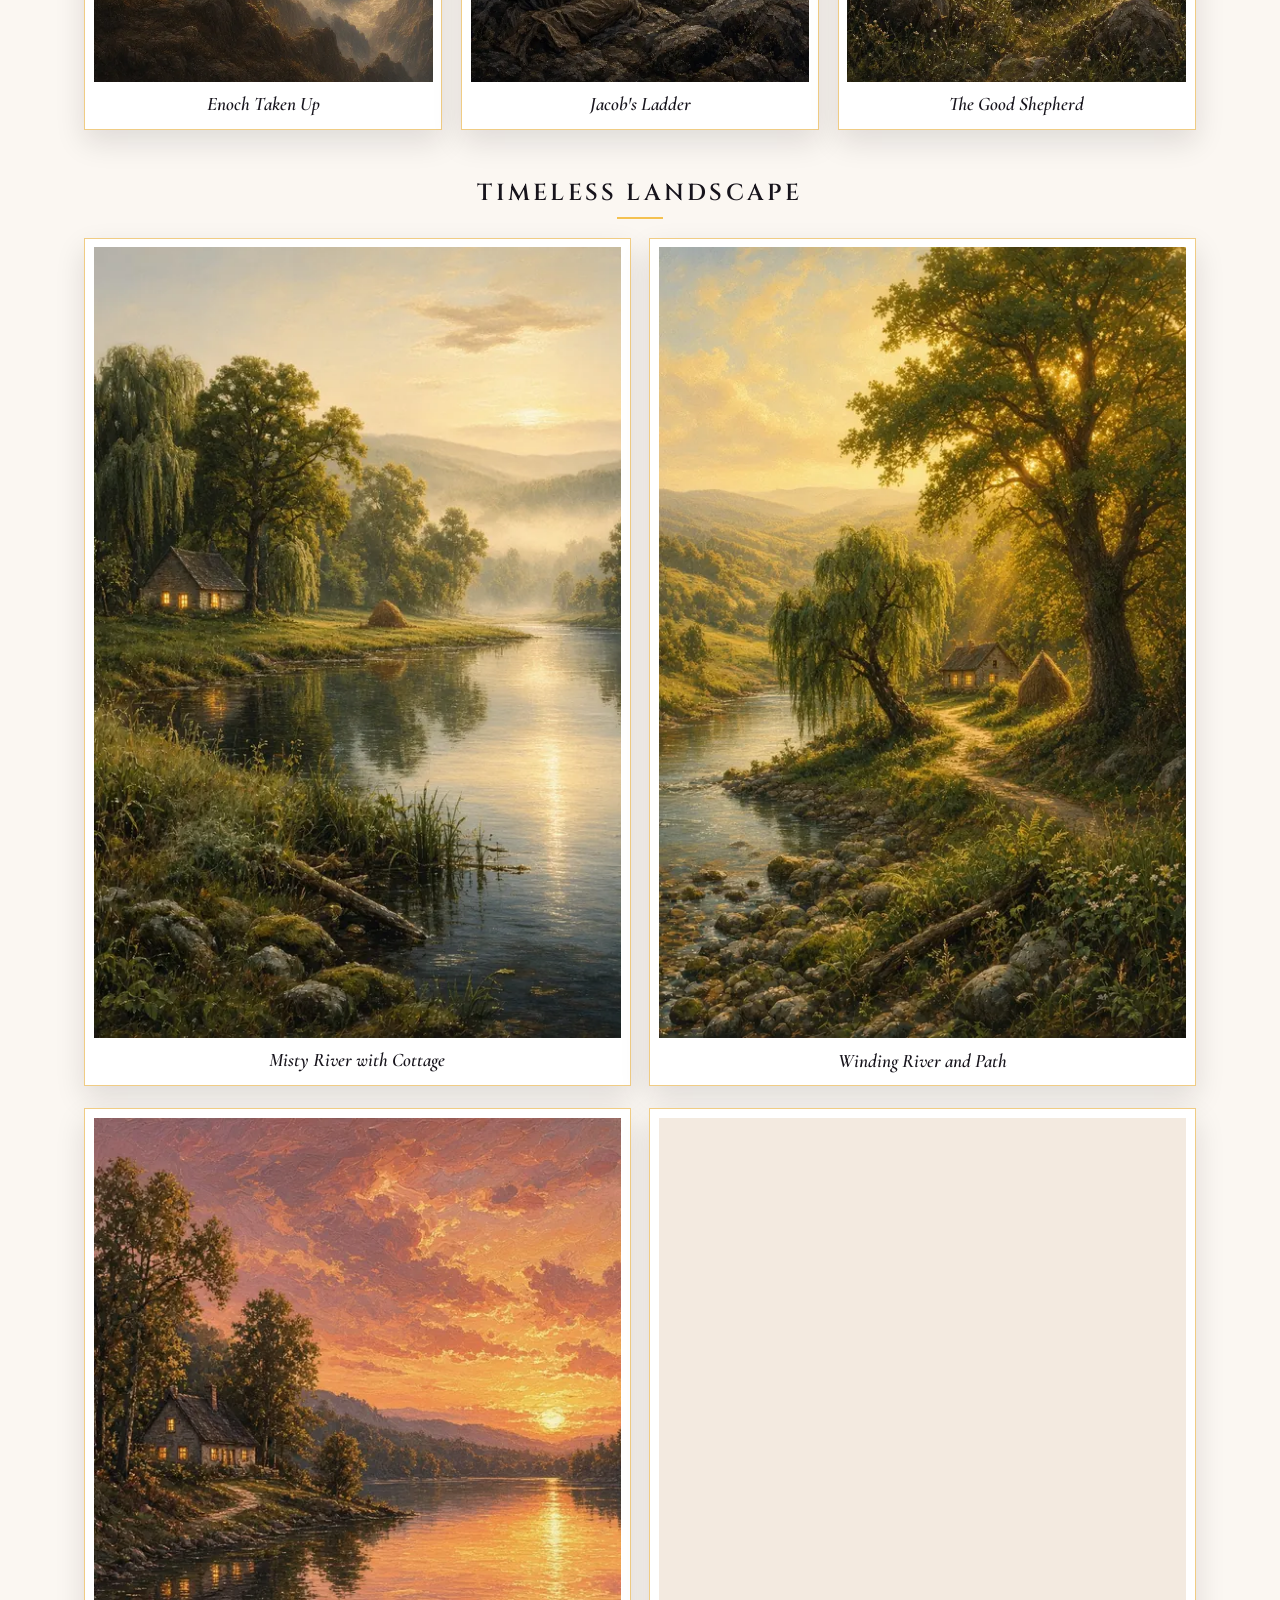
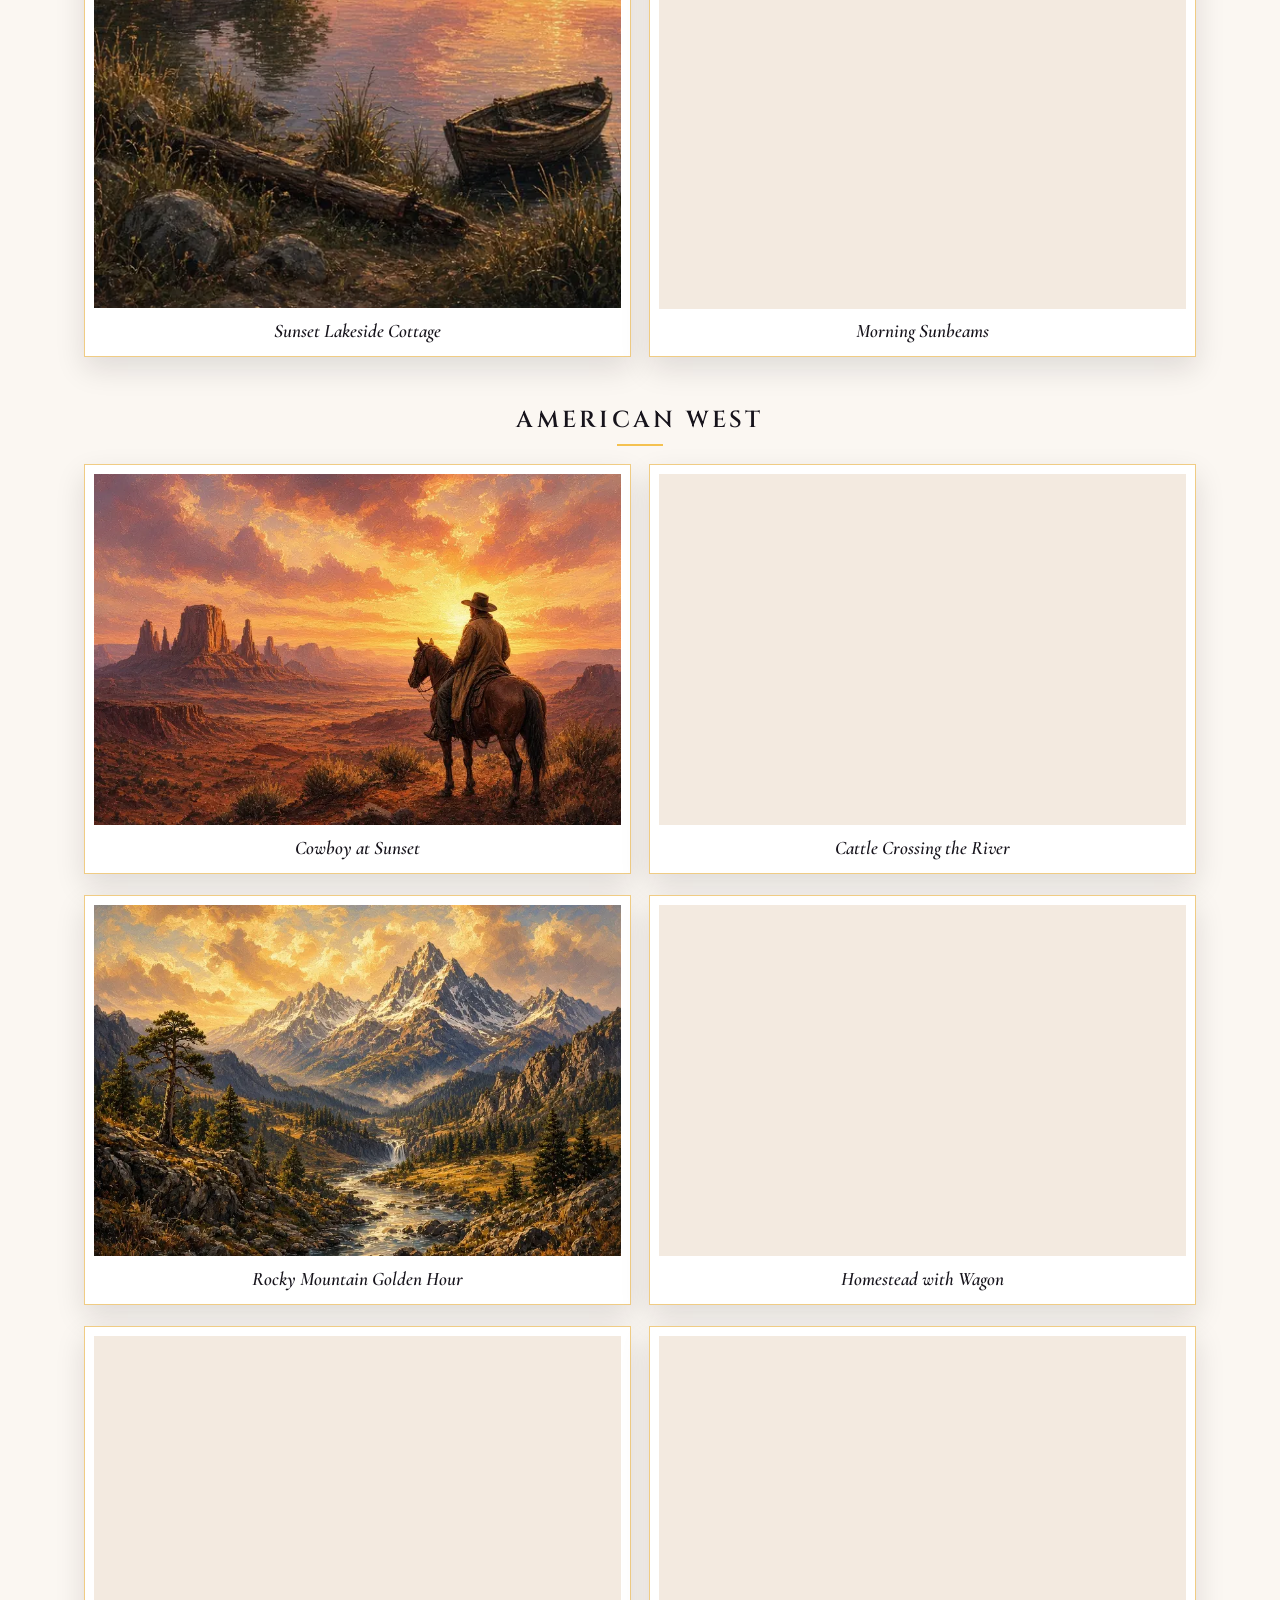
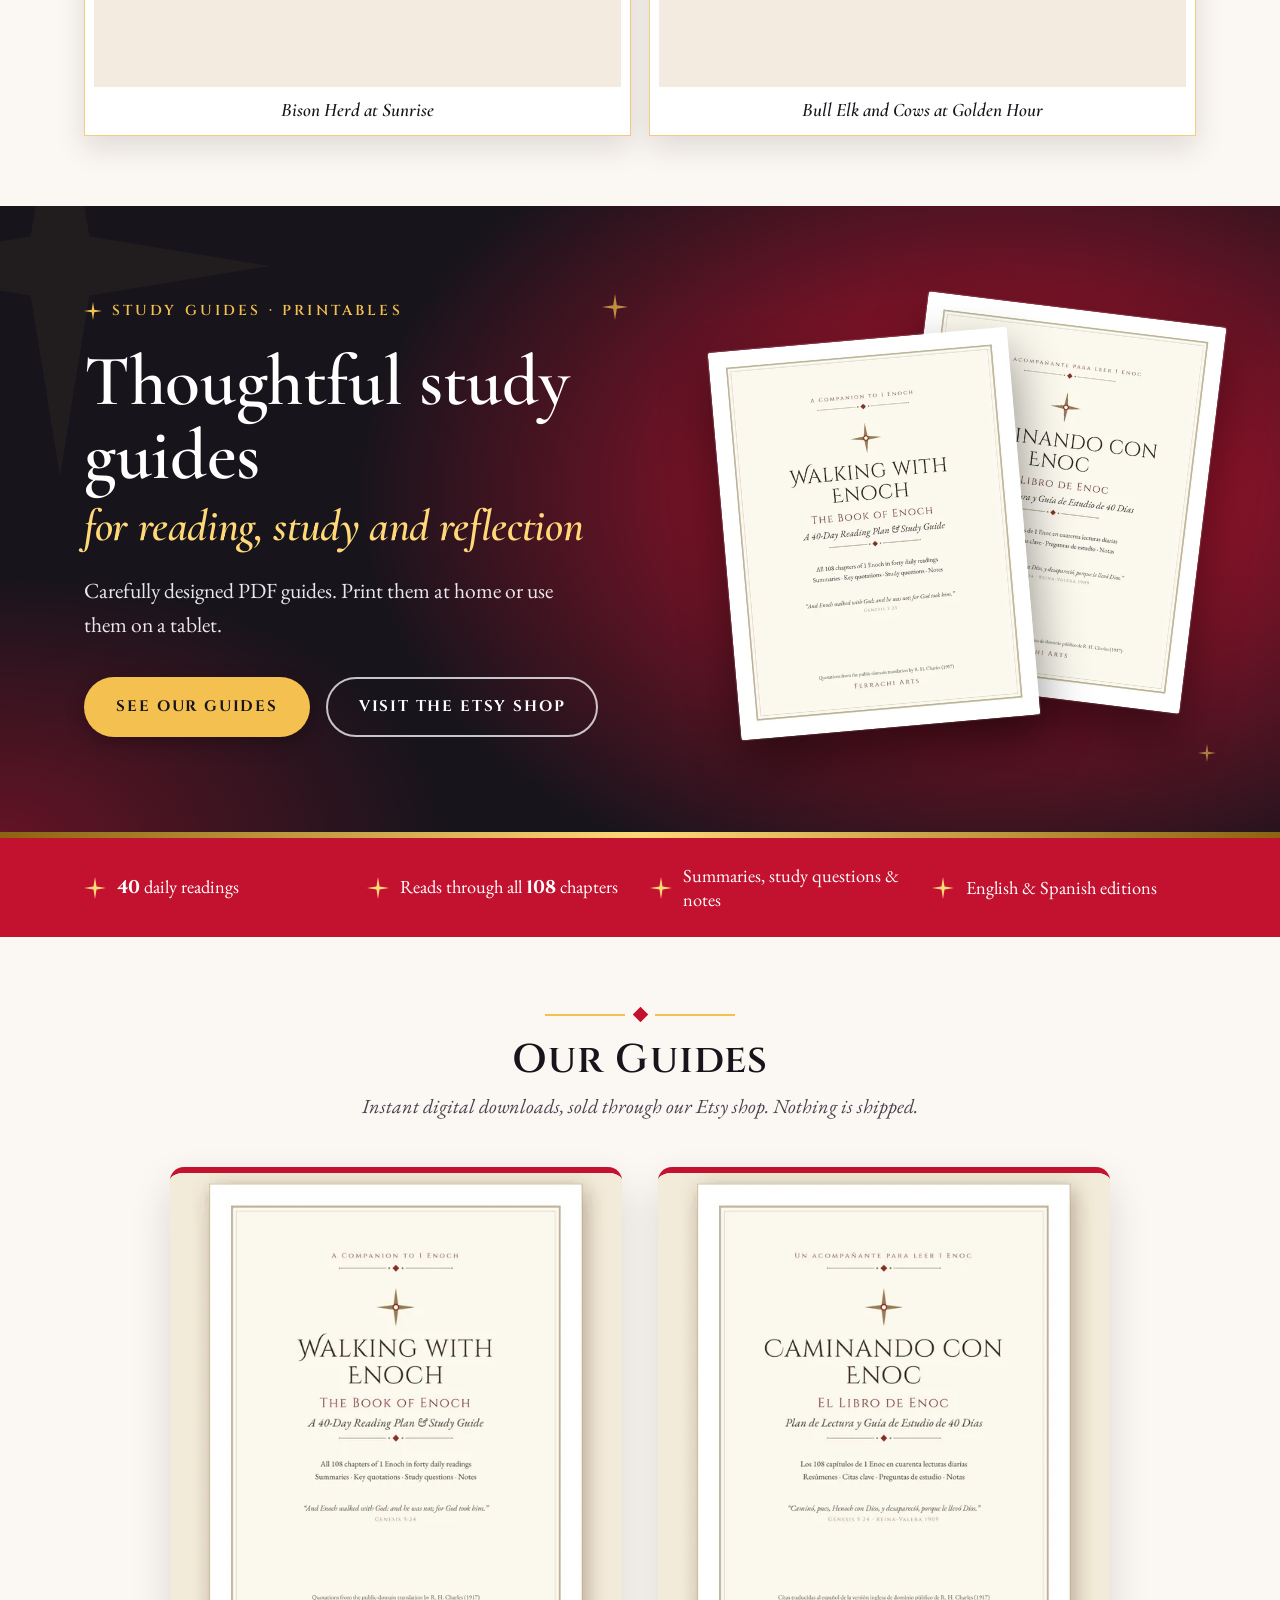
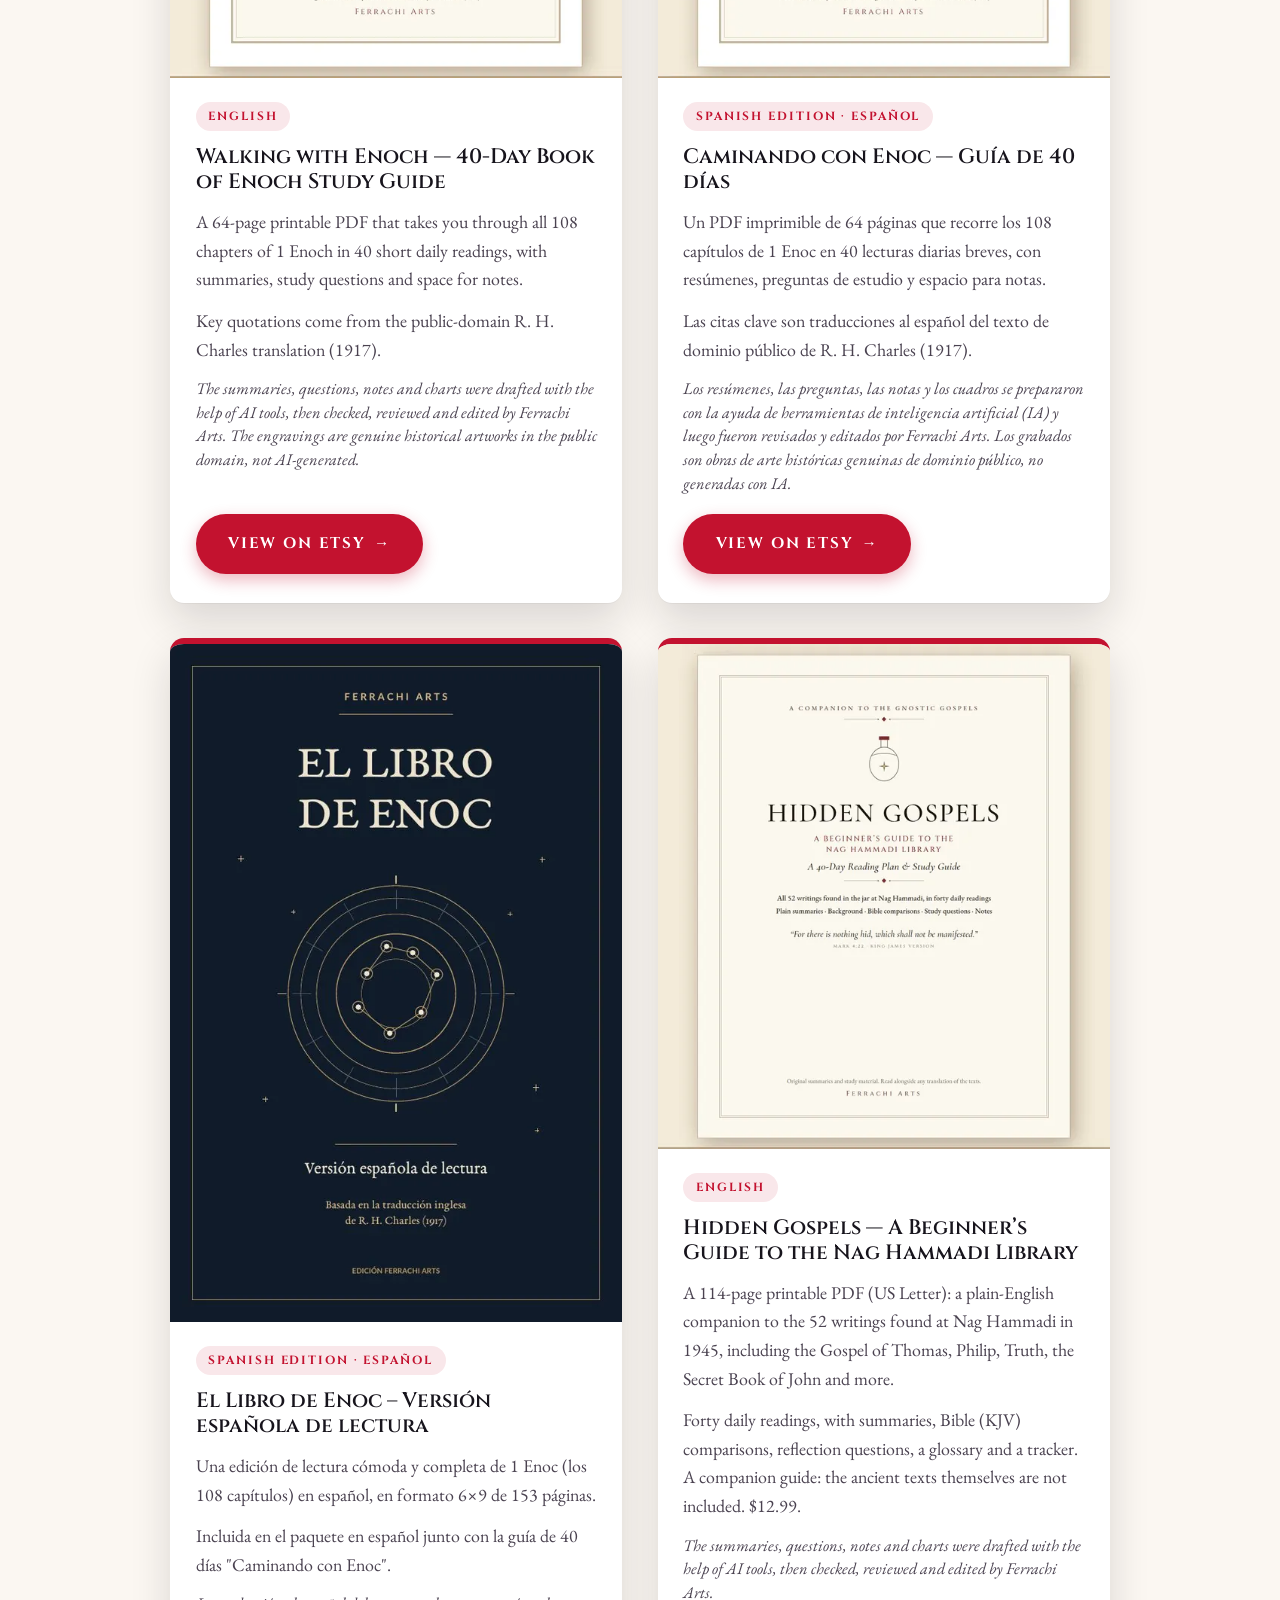
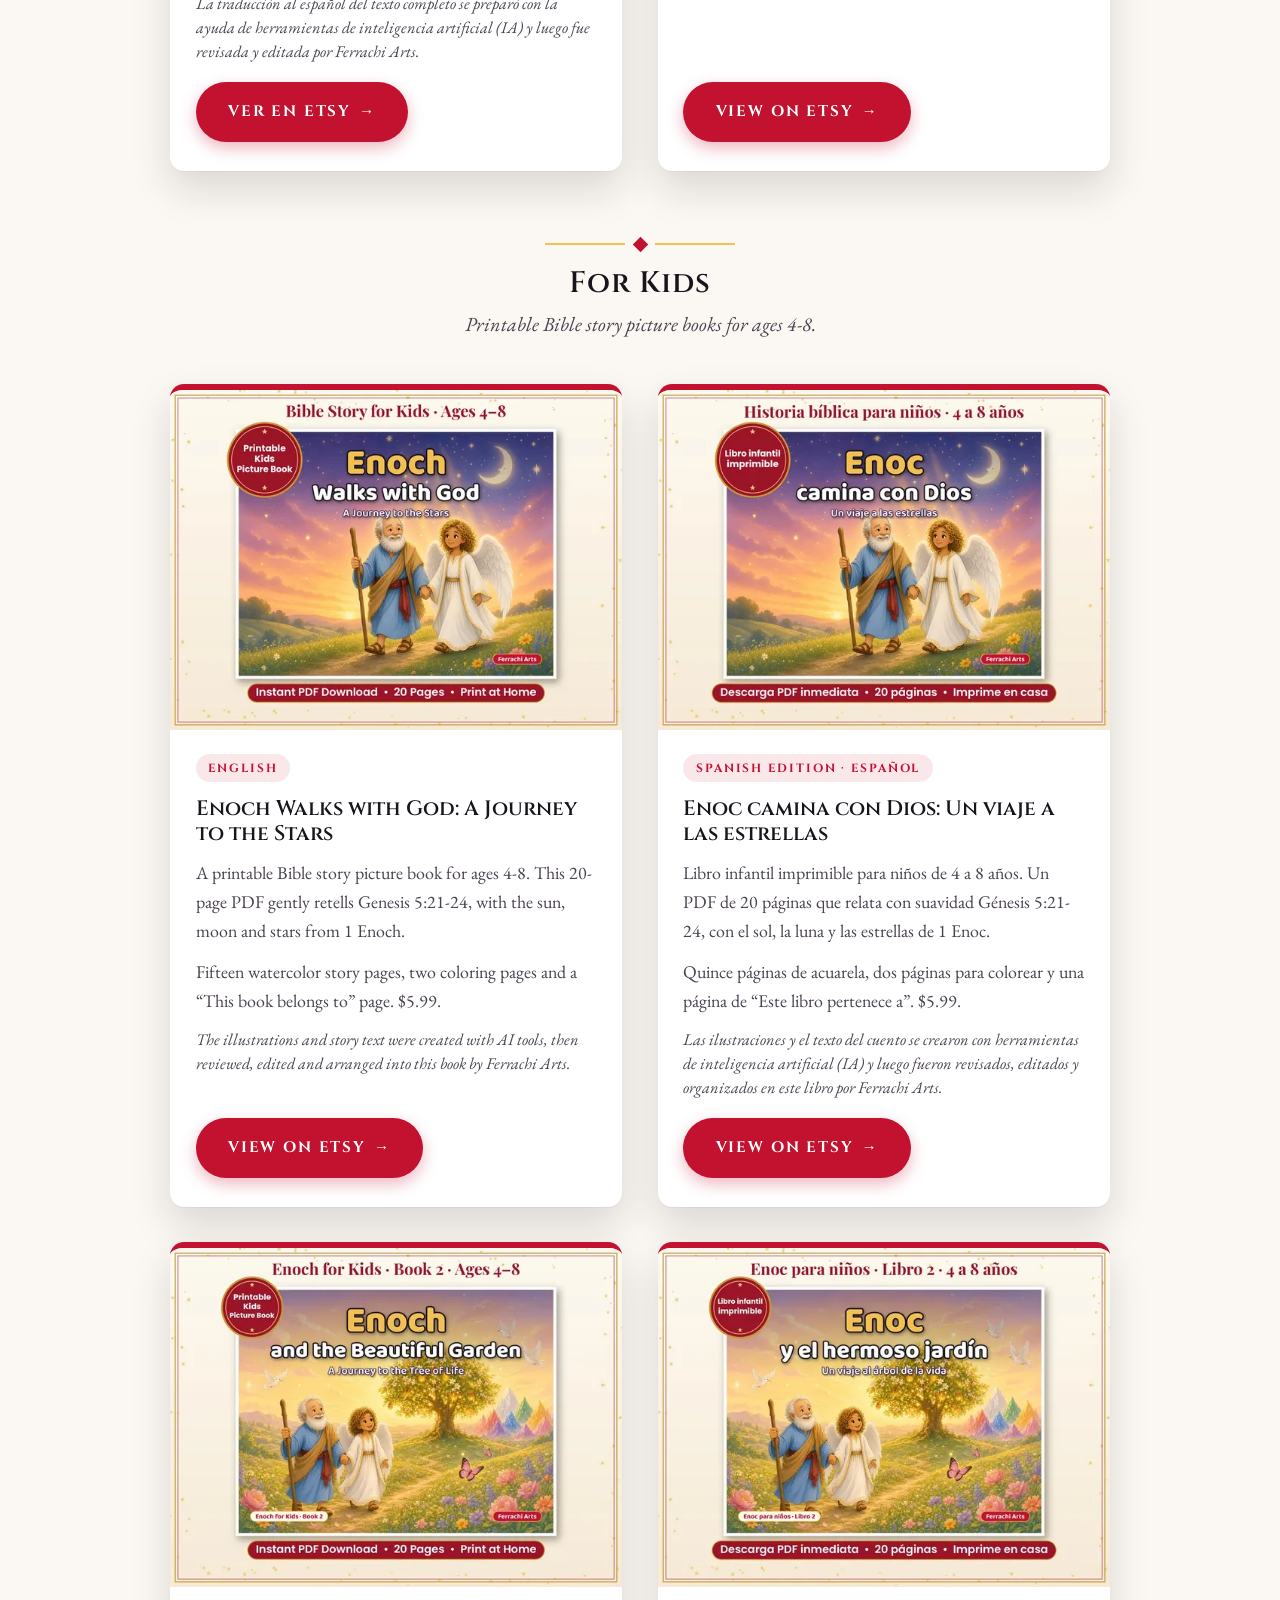
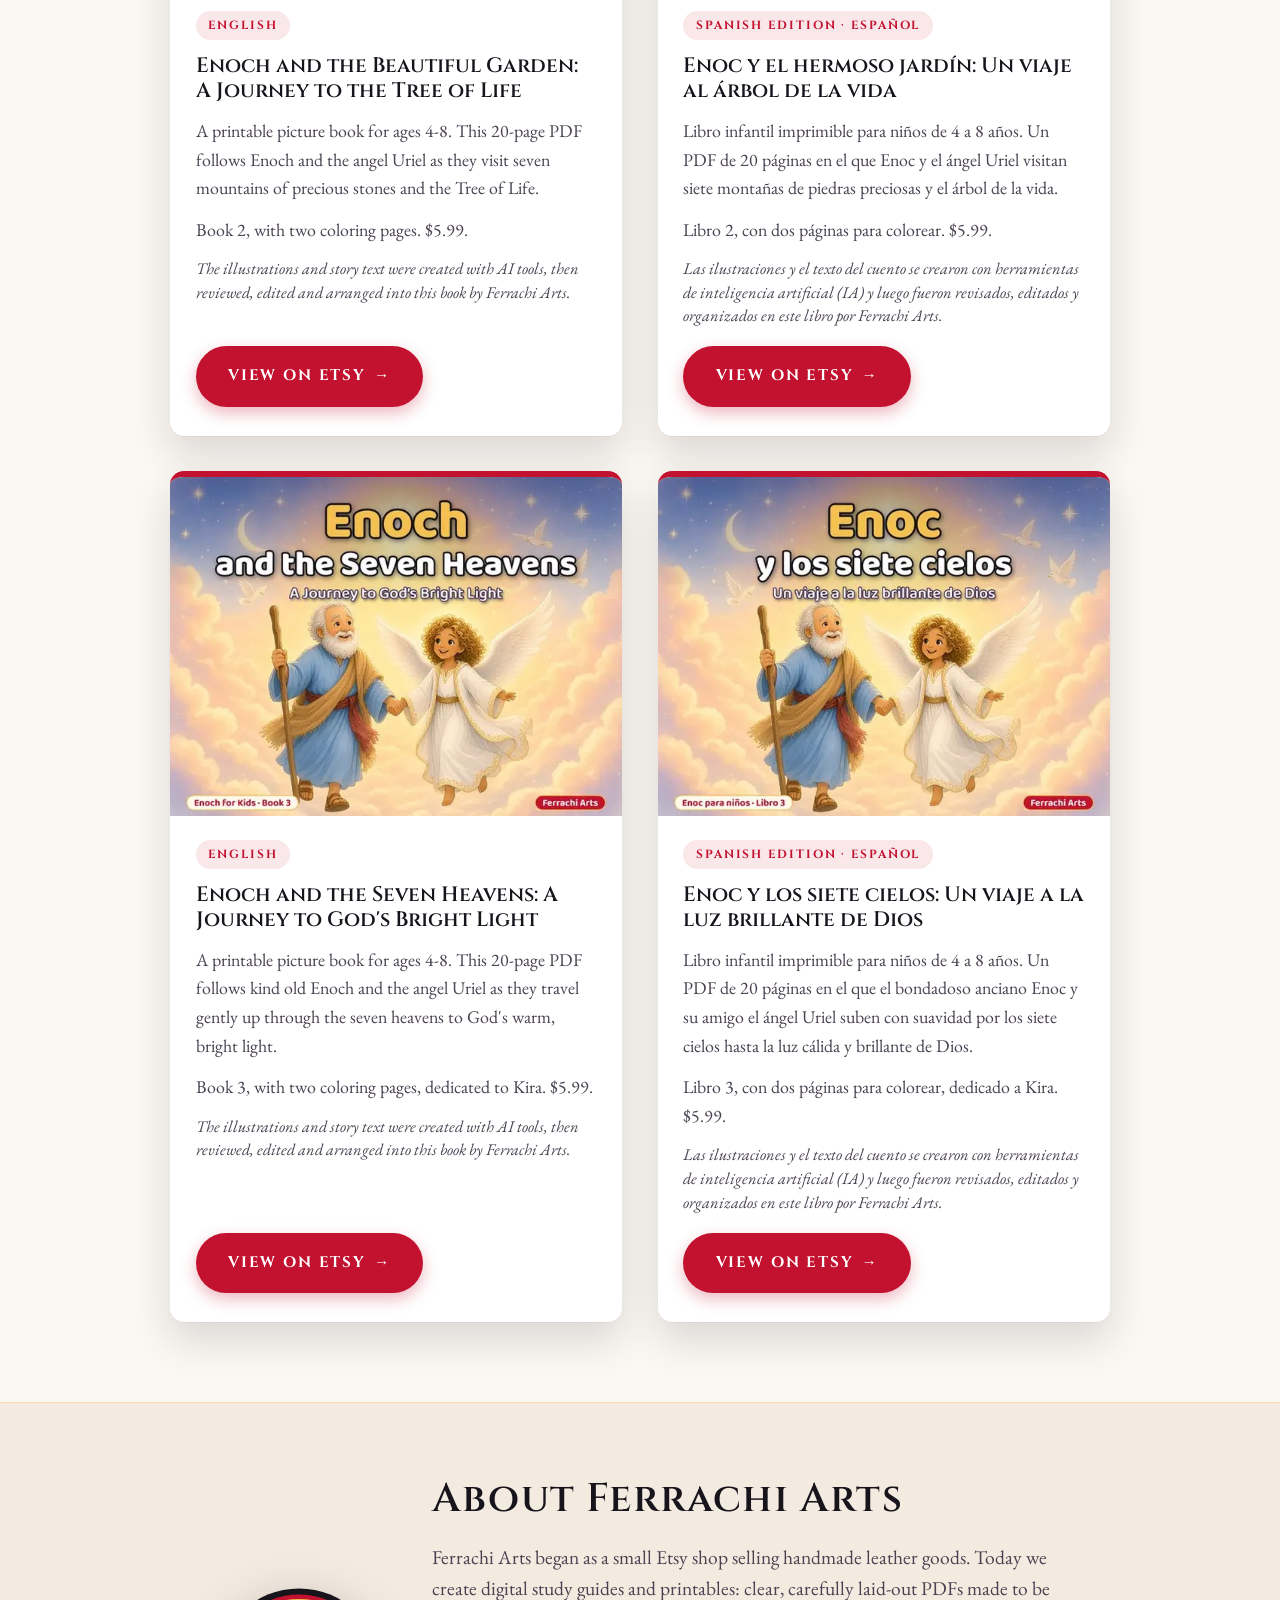
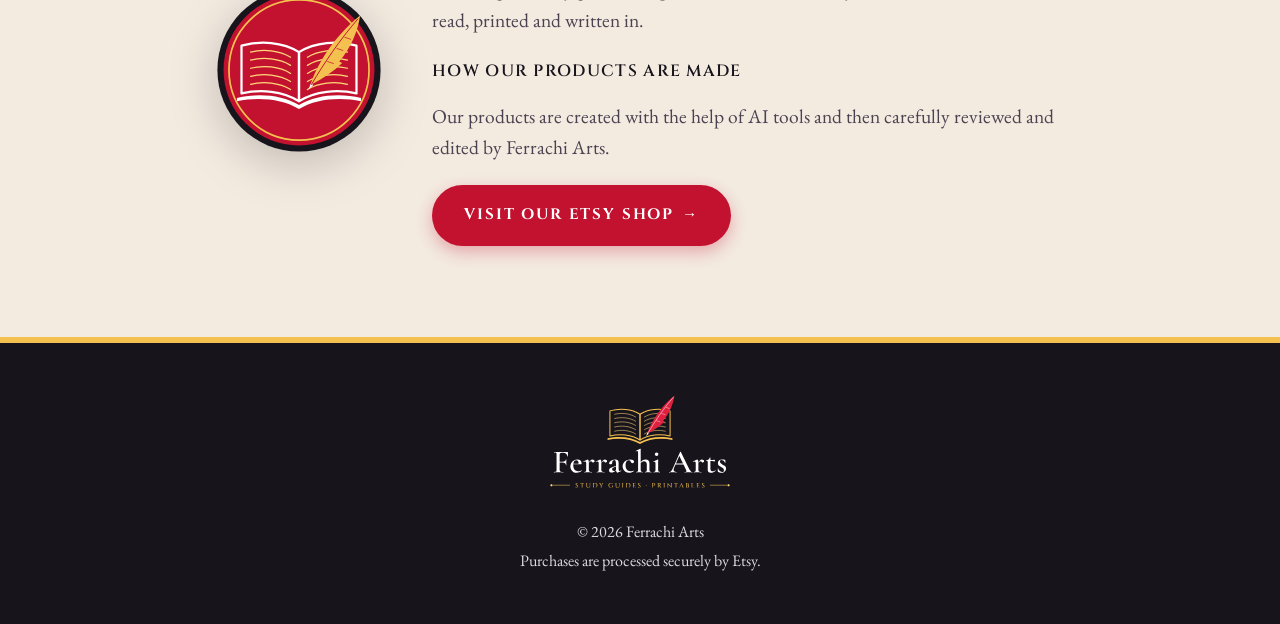
==== commit f2fa2289: "Add an Art Gallery as the first section on the home page. Printable wall art leads the page in three" ====
--- a/index.html
+++ b/index.html
@@ -3,16 +3,16 @@
 <head>
   <meta charset="utf-8">
   <meta name="viewport" content="width=device-width, initial-scale=1">
-  <title>Ferrachi Arts — Study Guides &amp; Printables</title>
-  <meta name="description" content="Ferrachi Arts makes printable study guides and kids' picture books, including Walking with Enoch and Enoch Walks with God, in English and Spanish. Available on Etsy.">
+  <title>Ferrachi Arts — Art Gallery, Study Guides &amp; Printables</title>
+  <meta name="description" content="Ferrachi Arts makes printable wall art and study guides, including luminous biblical and landscape prints, Walking with Enoch, and kids' picture books in English and Spanish. Guides are on Etsy; wall art is coming soon.">
   <link rel="canonical" href="https://ferrachiarts.com/">
   <!-- Colour option: Bold Crimson. Sample only — not published. -->
 
   <!-- Open Graph (link previews). The image URL only works once the site is online at ferrachiarts.com. -->
   <meta property="og:type" content="website">
   <meta property="og:site_name" content="Ferrachi Arts">
-  <meta property="og:title" content="Ferrachi Arts — Study Guides &amp; Printables">
-  <meta property="og:description" content="Printable study guides and kids' picture books, including a 40-day Book of Enoch reading plan and Enoch Walks with God, in English and Spanish.">
+  <meta property="og:title" content="Ferrachi Arts — Art Gallery, Study Guides &amp; Printables">
+  <meta property="og:description" content="Printable wall art and study guides, including luminous biblical and landscape prints, a 40-day Book of Enoch reading plan, and Enoch Walks with God. Wall art is coming soon to Etsy.">
   <meta property="og:url" content="https://ferrachiarts.com/">
   <meta property="og:image" content="https://ferrachiarts.com/images/og-image.jpg">
   <meta property="og:image:width" content="1200">
@@ -47,6 +47,7 @@
       </a>
       <nav aria-label="Main">
         <ul>
+          <li><a href="#gallery">Art Gallery</a></li>
           <li><a href="#guides">Guides</a></li>
           <li><a href="#about">About</a></li>
           <li><a class="nav-cta" href="https://www.etsy.com/shop/FerrachiArts" target="_blank" rel="noopener">Etsy shop</a></li>
@@ -56,6 +57,230 @@
   </header>
 
   <main id="main">
+    <section id="gallery" class="gallery" aria-labelledby="gallery-title">
+      <div class="wrap">
+        <header class="gallery-intro">
+          <div class="ornament" aria-hidden="true"><span></span><i></i><span></span></div>
+          <h1 class="gallery-title" id="gallery-title">Art Gallery</h1>
+          <p class="section-sub">Luminous, glowing-light paintings to print and frame. Select a print to view it larger.</p>
+          <p class="gallery-soon">Printable wall art, coming soon to <span class="keep">our <a href="https://www.etsy.com/shop/FerrachiArts" target="_blank" rel="noopener" aria-label="Etsy shop (opens in a new tab)">Etsy shop</a>.</span></p>
+          <p class="gallery-soon" lang="es">Arte de pared imprimible, pronto en <span class="keep">nuestra <a href="https://www.etsy.com/shop/FerrachiArts" target="_blank" rel="noopener" lang="en" aria-label="Etsy shop (opens in a new tab)">tienda de Etsy</a>.</span></p>
+          <p class="ai-note">These prints are created with AI assistance and digitally painted, then reviewed by Ferrachi Arts.</p>
+          <p class="ai-note" lang="es">Estas láminas se crean con ayuda de inteligencia artificial (IA) y se pintan digitalmente; después las revisa Ferrachi Arts.</p>
+        </header>
+
+        <div class="collection">
+          <h2 class="collection-title">Biblical Art</h2>
+          <ul class="prints prints--three prints--portrait">
+            <li>
+              <figure class="print">
+                <button type="button" class="print-open" data-title="Enoch Walking with God" data-full="images/gallery/enoch-walking-with-god.webp" data-fallback="images/gallery/enoch-walking-with-god.jpg" aria-haspopup="dialog" aria-label="Enlarge: Enoch Walking with God">
+                  <picture>
+                    <source type="image/webp" srcset="images/gallery/enoch-walking-with-god-540.webp 540w, images/gallery/enoch-walking-with-god.webp 768w" sizes="(min-width: 980px) 340px, 46vw">
+                    <img src="images/gallery/enoch-walking-with-god.jpg" width="768" height="1152" decoding="async" fetchpriority="high"
+                         alt="An elderly man in a brown robe and a luminous figure in white walk a stone mountain path beneath golden light breaking through the clouds.">
+                  </picture>
+                </button>
+                <figcaption>Enoch Walking with God</figcaption>
+              </figure>
+            </li>
+            <li>
+              <figure class="print">
+                <button type="button" class="print-open" data-title="The Watchers" data-full="images/gallery/the-watchers.webp" data-fallback="images/gallery/the-watchers.jpg" aria-haspopup="dialog" aria-label="Enlarge: The Watchers">
+                  <picture>
+                    <source type="image/webp" srcset="images/gallery/the-watchers-540.webp 540w, images/gallery/the-watchers.webp 768w" sizes="(min-width: 980px) 340px, 46vw">
+                    <img src="images/gallery/the-watchers.jpg" width="768" height="1152" decoding="async"
+                         alt="Winged watchers gather above a dark mountain valley, their robes and feathers lit by a shaft of golden light in a violet sky.">
+                  </picture>
+                </button>
+                <figcaption>The Watchers</figcaption>
+              </figure>
+            </li>
+            <li>
+              <figure class="print">
+                <button type="button" class="print-open" data-title="Noah's Ark after the Flood" data-full="images/gallery/noahs-ark-after-the-flood.webp" data-fallback="images/gallery/noahs-ark-after-the-flood.jpg" aria-haspopup="dialog" aria-label="Enlarge: Noah's Ark after the Flood">
+                  <picture>
+                    <source type="image/webp" srcset="images/gallery/noahs-ark-after-the-flood-540.webp 540w, images/gallery/noahs-ark-after-the-flood.webp 768w" sizes="(min-width: 980px) 340px, 46vw">
+                    <img src="images/gallery/noahs-ark-after-the-flood.jpg" width="768" height="1152" decoding="async"
+                         alt="A wooden ark rests on a rocky mountainside after the flood, under a rainbow and sunlight breaking through heavy clouds.">
+                  </picture>
+                </button>
+                <figcaption>Noah's Ark after the Flood</figcaption>
+              </figure>
+            </li>
+            <li>
+              <figure class="print">
+                <button type="button" class="print-open" data-title="Enoch Taken Up" data-full="images/gallery/enoch-taken-up.webp" data-fallback="images/gallery/enoch-taken-up.jpg" aria-haspopup="dialog" aria-label="Enlarge: Enoch Taken Up">
+                  <picture>
+                    <source type="image/webp" srcset="images/gallery/enoch-taken-up-540.webp 540w, images/gallery/enoch-taken-up.webp 768w" sizes="(min-width: 980px) 340px, 46vw">
+                    <img src="images/gallery/enoch-taken-up.jpg" width="768" height="1152" decoding="async" loading="lazy"
+                         alt="Enoch, in a windblown robe, rises through swirling golden clouds toward a bright light above the mountains.">
+                  </picture>
+                </button>
+                <figcaption>Enoch Taken Up</figcaption>
+              </figure>
+            </li>
+            <li>
+              <figure class="print">
+                <button type="button" class="print-open" data-title="Jacob's Ladder" data-full="images/gallery/jacobs-ladder.webp" data-fallback="images/gallery/jacobs-ladder.jpg" aria-haspopup="dialog" aria-label="Enlarge: Jacob's Ladder">
+                  <picture>
+                    <source type="image/webp" srcset="images/gallery/jacobs-ladder-540.webp 540w, images/gallery/jacobs-ladder.webp 768w" sizes="(min-width: 980px) 340px, 46vw">
+                    <img src="images/gallery/jacobs-ladder.jpg" width="768" height="1152" decoding="async" loading="lazy"
+                         alt="Jacob sleeps on a rock beneath a starry sky while angels ascend and descend a glowing ladder of light.">
+                  </picture>
+                </button>
+                <figcaption>Jacob's Ladder</figcaption>
+              </figure>
+            </li>
+            <li>
+              <figure class="print">
+                <button type="button" class="print-open" data-title="The Good Shepherd" data-full="images/gallery/the-good-shepherd.webp" data-fallback="images/gallery/the-good-shepherd.jpg" aria-haspopup="dialog" aria-label="Enlarge: The Good Shepherd">
+                  <picture>
+                    <source type="image/webp" srcset="images/gallery/the-good-shepherd-540.webp 540w, images/gallery/the-good-shepherd.webp 768w" sizes="(min-width: 980px) 340px, 46vw">
+                    <img src="images/gallery/the-good-shepherd.jpg" width="768" height="1152" decoding="async" loading="lazy"
+                         alt="A shepherd in a brown robe stands with his sheep on a green hillside, facing a warm sunset over distant hills.">
+                  </picture>
+                </button>
+                <figcaption>The Good Shepherd</figcaption>
+              </figure>
+            </li>
+          </ul>
+        </div>
+
+        <div class="collection">
+          <h2 class="collection-title">Timeless Landscape</h2>
+          <ul class="prints prints--two prints--portrait">
+            <li>
+              <figure class="print">
+                <button type="button" class="print-open" data-title="Misty River with Cottage" data-full="images/gallery/misty-river-cottage.webp" data-fallback="images/gallery/misty-river-cottage.jpg" aria-haspopup="dialog" aria-label="Enlarge: Misty River with Cottage">
+                  <picture>
+                    <source type="image/webp" srcset="images/gallery/misty-river-cottage-540.webp 540w, images/gallery/misty-river-cottage.webp 768w" sizes="(min-width: 980px) 340px, 46vw">
+                    <img src="images/gallery/misty-river-cottage.jpg" width="768" height="1152" decoding="async" loading="lazy"
+                         alt="A stone cottage with glowing windows sits by a still, misty river at sunrise, framed by willows and soft golden light.">
+                  </picture>
+                </button>
+                <figcaption>Misty River with Cottage</figcaption>
+              </figure>
+            </li>
+            <li>
+              <figure class="print">
+                <button type="button" class="print-open" data-title="Winding River and Path" data-full="images/gallery/winding-river-path.webp" data-fallback="images/gallery/winding-river-path.jpg" aria-haspopup="dialog" aria-label="Enlarge: Winding River and Path">
+                  <picture>
+                    <source type="image/webp" srcset="images/gallery/winding-river-path-540.webp 540w, images/gallery/winding-river-path.webp 768w" sizes="(min-width: 980px) 340px, 46vw">
+                    <img src="images/gallery/winding-river-path.jpg" width="768" height="1152" decoding="async" loading="lazy"
+                         alt="A dirt path follows a rocky river to a small cottage, beside a willow and a sunlit oak, with green hills beyond.">
+                  </picture>
+                </button>
+                <figcaption>Winding River and Path</figcaption>
+              </figure>
+            </li>
+            <li>
+              <figure class="print">
+                <button type="button" class="print-open" data-title="Sunset Lakeside Cottage" data-full="images/gallery/sunset-lakeside-cottage.webp" data-fallback="images/gallery/sunset-lakeside-cottage.jpg" aria-haspopup="dialog" aria-label="Enlarge: Sunset Lakeside Cottage">
+                  <picture>
+                    <source type="image/webp" srcset="images/gallery/sunset-lakeside-cottage-540.webp 540w, images/gallery/sunset-lakeside-cottage.webp 768w" sizes="(min-width: 980px) 340px, 46vw">
+                    <img src="images/gallery/sunset-lakeside-cottage.jpg" width="768" height="1152" decoding="async" loading="lazy"
+                         alt="A cottage with lit windows stands on a lakeshore at sunset, a wooden rowboat in the foreground and orange light across the water.">
+                  </picture>
+                </button>
+                <figcaption>Sunset Lakeside Cottage</figcaption>
+              </figure>
+            </li>
+            <li>
+              <figure class="print">
+                <button type="button" class="print-open" data-title="Morning Sunbeams" data-full="images/gallery/morning-sunbeams.webp" data-fallback="images/gallery/morning-sunbeams.jpg" aria-haspopup="dialog" aria-label="Enlarge: Morning Sunbeams">
+                  <picture>
+                    <source type="image/webp" srcset="images/gallery/morning-sunbeams-540.webp 540w, images/gallery/morning-sunbeams.webp 768w" sizes="(min-width: 980px) 340px, 46vw">
+                    <img src="images/gallery/morning-sunbeams.jpg" width="768" height="1152" decoding="async" loading="lazy"
+                         alt="Morning sunbeams fall through a green forest onto a shallow rocky stream lined with moss and ferns.">
+                  </picture>
+                </button>
+                <figcaption>Morning Sunbeams</figcaption>
+              </figure>
+            </li>
+          </ul>
+        </div>
+
+        <div class="collection">
+          <h2 class="collection-title">American West</h2>
+          <ul class="prints prints--two prints--wide">
+            <li>
+              <figure class="print">
+                <button type="button" class="print-open" data-title="Cowboy at Sunset" data-full="images/gallery/cowboy-at-sunset.webp" data-fallback="images/gallery/cowboy-at-sunset.jpg" aria-haspopup="dialog" aria-label="Enlarge: Cowboy at Sunset">
+                  <picture>
+                    <source type="image/webp" srcset="images/gallery/cowboy-at-sunset-810.webp 810w, images/gallery/cowboy-at-sunset.webp 1152w" sizes="(min-width: 980px) 520px, (min-width: 640px) 46vw, 92vw">
+                    <img src="images/gallery/cowboy-at-sunset.jpg" width="1152" height="768" decoding="async" loading="lazy"
+                         alt="A cowboy on horseback looks across red desert buttes as the sun sets in a bright orange sky.">
+                  </picture>
+                </button>
+                <figcaption>Cowboy at Sunset</figcaption>
+              </figure>
+            </li>
+            <li>
+              <figure class="print">
+                <button type="button" class="print-open" data-title="Cattle Crossing the River" data-full="images/gallery/cattle-crossing-the-river.webp" data-fallback="images/gallery/cattle-crossing-the-river.jpg" aria-haspopup="dialog" aria-label="Enlarge: Cattle Crossing the River">
+                  <picture>
+                    <source type="image/webp" srcset="images/gallery/cattle-crossing-the-river-810.webp 810w, images/gallery/cattle-crossing-the-river.webp 1152w" sizes="(min-width: 980px) 520px, (min-width: 640px) 46vw, 92vw">
+                    <img src="images/gallery/cattle-crossing-the-river.jpg" width="1152" height="768" decoding="async" loading="lazy"
+                         alt="Riders on horseback drive a herd of cattle across a shallow river, with cottonwood trees and mesas in golden light.">
+                  </picture>
+                </button>
+                <figcaption>Cattle Crossing the River</figcaption>
+              </figure>
+            </li>
+            <li>
+              <figure class="print">
+                <button type="button" class="print-open" data-title="Rocky Mountain Golden Hour" data-full="images/gallery/rocky-mountain-golden-hour.webp" data-fallback="images/gallery/rocky-mountain-golden-hour.jpg" aria-haspopup="dialog" aria-label="Enlarge: Rocky Mountain Golden Hour">
+                  <picture>
+                    <source type="image/webp" srcset="images/gallery/rocky-mountain-golden-hour-810.webp 810w, images/gallery/rocky-mountain-golden-hour.webp 1152w" sizes="(min-width: 980px) 520px, (min-width: 640px) 46vw, 92vw">
+                    <img src="images/gallery/rocky-mountain-golden-hour.jpg" width="1152" height="768" decoding="async" loading="lazy"
+                         alt="Snow-dusted Rocky Mountain peaks rise over a pine valley, a river, and a waterfall in golden evening light.">
+                  </picture>
+                </button>
+                <figcaption>Rocky Mountain Golden Hour</figcaption>
+              </figure>
+            </li>
+            <li>
+              <figure class="print">
+                <button type="button" class="print-open" data-title="Homestead with Wagon" data-full="images/gallery/homestead-with-wagon.webp" data-fallback="images/gallery/homestead-with-wagon.jpg" aria-haspopup="dialog" aria-label="Enlarge: Homestead with Wagon">
+                  <picture>
+                    <source type="image/webp" srcset="images/gallery/homestead-with-wagon-810.webp 810w, images/gallery/homestead-with-wagon.webp 1152w" sizes="(min-width: 980px) 520px, (min-width: 640px) 46vw, 92vw">
+                    <img src="images/gallery/homestead-with-wagon.jpg" width="1152" height="768" decoding="async" loading="lazy"
+                         alt="A weathered wooden homestead at sunset, with a horse-drawn wagon, a windmill, and horses in a fenced corral.">
+                  </picture>
+                </button>
+                <figcaption>Homestead with Wagon</figcaption>
+              </figure>
+            </li>
+            <li>
+              <figure class="print">
+                <button type="button" class="print-open" data-title="Bison Herd at Sunrise" data-full="images/gallery/bison-herd-at-sunrise.webp" data-fallback="images/gallery/bison-herd-at-sunrise.jpg" aria-haspopup="dialog" aria-label="Enlarge: Bison Herd at Sunrise">
+                  <picture>
+                    <source type="image/webp" srcset="images/gallery/bison-herd-at-sunrise-810.webp 810w, images/gallery/bison-herd-at-sunrise.webp 1152w" sizes="(min-width: 980px) 520px, (min-width: 640px) 46vw, 92vw">
+                    <img src="images/gallery/bison-herd-at-sunrise.jpg" width="1152" height="768" decoding="async" loading="lazy"
+                         alt="Bison graze a golden prairie at sunrise, with a winding river and snow-capped mountains behind the herd.">
+                  </picture>
+                </button>
+                <figcaption>Bison Herd at Sunrise</figcaption>
+              </figure>
+            </li>
+            <li>
+              <figure class="print">
+                <button type="button" class="print-open" data-title="Bull Elk and Cows at Golden Hour" data-full="images/gallery/bull-elk-and-cows.webp" data-fallback="images/gallery/bull-elk-and-cows.jpg" aria-haspopup="dialog" aria-label="Enlarge: Bull Elk and Cows at Golden Hour">
+                  <picture>
+                    <source type="image/webp" srcset="images/gallery/bull-elk-and-cows-810.webp 810w, images/gallery/bull-elk-and-cows.webp 1152w" sizes="(min-width: 980px) 520px, (min-width: 640px) 46vw, 92vw">
+                    <img src="images/gallery/bull-elk-and-cows.jpg" width="1152" height="768" decoding="async" loading="lazy"
+                         alt="A bull elk with a wide rack stands among cows in a golden meadow, with autumn aspens and snowy peaks beyond.">
+                  </picture>
+                </button>
+                <figcaption>Bull Elk and Cows at Golden Hour</figcaption>
+              </figure>
+            </li>
+          </ul>
+        </div>
+      </div>
+    </section>
+
     <section class="hero">
       <svg class="deco deco-1" aria-hidden="true"><use href="#star"/></svg>
       <svg class="deco deco-2" aria-hidden="true"><use href="#star"/></svg>
@@ -63,7 +288,7 @@
       <div class="wrap hero-grid">
         <div class="hero-text">
           <p class="eyebrow"><svg aria-hidden="true"><use href="#star"/></svg> Study guides · Printables</p>
-          <h1>Thoughtful study guides <em>for reading, study and reflection</em></h1>
+          <h2 class="hero-title">Thoughtful study guides <em>for reading, study and reflection</em></h2>
           <p class="lead">Carefully designed PDF guides. Print them at home or use them on a tablet.</p>
           <div class="hero-actions">
             <a class="btn btn-gold" href="#guides">See our guides</a>
@@ -294,5 +519,17 @@
       <p>Purchases are processed securely by Etsy.</p>
     </div>
   </footer>
+
+  <dialog id="lightbox" class="lightbox" aria-labelledby="lightbox-caption">
+    <button type="button" class="lightbox-close" aria-label="Close enlarged print">&times;</button>
+    <button type="button" class="lightbox-nav lightbox-prev" aria-label="Previous print">&#8249;</button>
+    <figure class="lightbox-figure">
+      <img id="lightbox-img" alt="" width="768" height="1152">
+      <figcaption id="lightbox-caption"></figcaption>
+      <p class="lightbox-count" id="lightbox-count"></p>
+    </figure>
+    <button type="button" class="lightbox-nav lightbox-next" aria-label="Next print">&#8250;</button>
+  </dialog>
+  <script src="js/gallery.js" defer></script>
 </body>
 </html>
--- a/css/style.css
+++ b/css/style.css
@@ -28,7 +28,7 @@
 .site-header { background: var(--dark); border-bottom: 1px solid rgba(255,255,255,.12); position: relative; z-index: 2; }
 .header-inner { display: flex; align-items: center; justify-content: space-between; gap: 1rem; padding-top: .85rem; padding-bottom: .85rem; flex-wrap: wrap; }
 .logo { height: 74px; width: auto; }
-nav ul { list-style: none; display: flex; align-items: center; gap: 1.8rem; margin: 0; padding: 0; }
+nav ul { list-style: none; display: flex; align-items: center; flex-wrap: wrap; gap: 1.15rem 1.5rem; margin: 0; padding: 0; }
 nav a { font-family: var(--serif-caps); font-weight: 600; font-size: .86rem; letter-spacing: .14em; text-transform: uppercase; color: #fff; text-decoration: none; padding: .4rem 0; border-bottom: 2px solid transparent; }
 nav a:hover { color: var(--gold-lt); border-bottom-color: var(--gold); }
 nav a.nav-cta { border: 2px solid var(--gold); color: var(--gold); padding: .5rem 1rem; border-radius: 999px; }
@@ -46,8 +46,8 @@
 .eyebrow { display: inline-flex; align-items: center; gap: .6rem; margin: 0 0 1.4rem; font-family: var(--serif-caps); font-weight: 600; font-size: .9rem; letter-spacing: .22em; text-transform: uppercase; color: var(--gold); }
 .eyebrow svg { width: 18px; height: 18px; fill: var(--gold); }
 h1, h2, h3 { line-height: 1.2; }
-h1 { font-family: var(--display); font-weight: 600; font-size: clamp(2.6rem, 5.6vw, 4.6rem); line-height: 1.04; margin: 0 0 1.3rem; color: #fff; letter-spacing: -.005em; }
-h1 em { display: block; font-style: italic; color: var(--gold-lt); font-size: .62em; line-height: 1.15; margin-top: .45rem; }
+.hero-title { font-family: var(--display); font-weight: 600; font-size: clamp(2.6rem, 5.6vw, 4.6rem); line-height: 1.04; margin: 0 0 1.3rem; color: #fff; letter-spacing: -.005em; }
+.hero-title em { display: block; font-style: italic; color: var(--gold-lt); font-size: .62em; line-height: 1.15; margin-top: .45rem; }
 .lead { font-size: 1.35rem; color: rgba(255,255,255,.9); margin: 0 0 2.2rem; max-width: 32rem; }
 .hero-actions { display: flex; flex-wrap: wrap; gap: 1rem; }
 
@@ -120,6 +120,53 @@
 .footer-logo { width: 260px; margin: 0 auto 1.2rem; }
 .site-footer p { margin: .2rem 0; }
 
+/* Art gallery — first section on the home page */
+.gallery { padding: 3.1rem 0 4.4rem; border-top: 4px solid var(--gold);
+  background:
+    radial-gradient(ellipse 80% 42% at 50% -8%, color-mix(in srgb, var(--gold) 20%, transparent), transparent 62%),
+    var(--light); }
+.gallery-intro { max-width: 40rem; margin: 0 auto 2.4rem; text-align: center; }
+.gallery-title { font-family: var(--serif-caps); font-weight: 600; text-align: center; color: var(--ink); letter-spacing: .08em; font-size: clamp(2.05rem, 4.4vw, 3.05rem); margin: 0 0 .55rem; line-height: 1.12; }
+.gallery-intro .section-sub { margin-bottom: .9rem; }
+.gallery-soon { margin: 0 auto .35rem; max-width: 36rem; font-size: 1.18rem; color: var(--ink); }
+.gallery-soon a { font-weight: 500; white-space: nowrap; }
+.gallery-soon .keep { white-space: nowrap; }
+.gallery-intro .ai-note { margin: .85rem auto 0; max-width: 38rem; font-size: 1.02rem; font-style: italic; line-height: 1.45; color: var(--ink-soft); }
+.gallery-intro .ai-note + .ai-note { margin-top: .35rem; }
+.collection + .collection { margin-top: 3.15rem; }
+.collection-title { font-family: var(--serif-caps); font-weight: 600; text-align: center; color: var(--ink); letter-spacing: .14em; text-transform: uppercase; font-size: clamp(1.15rem, 2.1vw, 1.45rem); margin: 0 0 1.15rem; }
+.collection-title::after { content: ""; display: block; width: 46px; height: 2px; margin: .55rem auto 0; background: var(--gold); }
+.prints { list-style: none; margin: 0; padding: 0; display: grid; gap: 1.35rem 1.15rem; align-items: stretch; }
+.prints > li { display: flex; min-width: 0; }
+.prints--three { grid-template-columns: repeat(3, 1fr); }
+.prints--two { grid-template-columns: repeat(2, 1fr); }
+.print { margin: 0; width: 100%; background: #fff; border: 1px solid color-mix(in srgb, var(--gold) 58%, #eadccb); box-shadow: 0 12px 28px color-mix(in srgb, var(--dark) 12%, transparent); padding: .55rem .55rem .7rem; display: flex; flex-direction: column; min-width: 0; }
+.print-open { display: block; width: 100%; margin: 0; padding: 0; border: 0; background: var(--light2); cursor: zoom-in; font: inherit; color: inherit; overflow: hidden; }
+.print-open img { width: 100%; height: auto; vertical-align: middle; }
+.prints--portrait .print-open img { aspect-ratio: 2 / 3; object-fit: cover; }
+.prints--wide .print-open img { aspect-ratio: 3 / 2; object-fit: cover; }
+.print-open:hover img { transform: scale(1.012); }
+.print-open img { transition: transform .35s ease; }
+.print figcaption { font-family: var(--display); font-style: italic; font-weight: 600; font-size: 1.2rem; line-height: 1.25; text-align: center; color: var(--ink); margin: .65rem .25rem .1rem; }
+.print-open:focus-visible, .lightbox button:focus-visible { outline: 3px solid var(--gold); outline-offset: 3px; }
+
+.lightbox { border: 0; padding: 0; margin: 0; width: 100vw; height: 100vh; max-width: 100vw; max-height: 100vh; background: transparent; }
+.lightbox::backdrop { background: rgba(23, 20, 28, .9); }
+.lightbox[open] { display: flex; align-items: center; justify-content: center; }
+.lightbox-figure { margin: 0; max-width: min(92vw, 1040px); text-align: center; }
+.lightbox-figure img { display: block; width: auto; height: auto; max-width: 100%; max-height: min(78vh, 920px); margin: 0 auto; background: #111; box-shadow: 0 22px 54px rgba(0,0,0,.5); }
+.lightbox-figure figcaption { color: #fff; font-family: var(--display); font-style: italic; font-weight: 600; font-size: clamp(1.25rem, 2.4vw, 1.6rem); margin: .8rem 0 0; text-shadow: 0 1px 8px #000, 0 0 2px #000; }
+.lightbox-count { margin: .2rem 0 0; color: var(--gold); font-family: var(--serif-caps); font-size: .72rem; letter-spacing: .16em; text-transform: uppercase; text-shadow: 0 1px 6px #000; }
+.lightbox-nav, .lightbox-close { position: absolute; width: 48px; height: 48px; border-radius: 999px; border: 1px solid color-mix(in srgb, var(--gold) 75%, #fff); background: rgba(23, 20, 28, .45); color: var(--gold-lt); font-size: 2rem; line-height: 1; cursor: pointer; display: grid; place-items: center; padding: 0; }
+.lightbox-close { top: .85rem; right: .85rem; font-size: 1.7rem; }
+.lightbox-prev { left: .85rem; top: 50%; transform: translateY(-50%); }
+.lightbox-next { right: .85rem; top: 50%; transform: translateY(-50%); }
+.lightbox-nav:hover, .lightbox-close:hover { background: var(--gold); color: var(--dark); }
+@media (prefers-reduced-motion: reduce) {
+  .print-open img { transition: none; }
+  .print-open:hover img { transform: none; }
+}
+
 /* Tablets */
 @media (max-width: 900px) {
   .hero-grid { grid-template-columns: 1fr; gap: 1.5rem; text-align: center; }
@@ -130,6 +177,8 @@
   .cover { width: 220px; }
   .features ul { grid-template-columns: repeat(2, 1fr); }
   .deco-2, .deco-3 { display: none; }
+  .prints--three { grid-template-columns: repeat(2, 1fr); }
+  .gallery { padding: 2.6rem 0 3.2rem; }
 }
 /* Phones */
 @media (max-width: 640px) {
@@ -140,7 +189,7 @@
   nav a { font-size: .78rem; }
   nav a.nav-cta { padding: .35rem .8rem; }
   .hero { padding: 2.8rem 0 3rem; }
-  h1 { font-size: 2.55rem; }
+  .hero-title { font-size: 2.55rem; }
   .lead { font-size: 1.2rem; }
   .eyebrow { letter-spacing: .16em; font-size: .8rem; }
   .hero-actions { flex-direction: column; align-self: stretch; }
@@ -155,4 +204,20 @@
   .about .section-title { text-align: center; }
   .about-icon { width: 120px; }
   .ornament span { width: 60px; }
-}
+  .gallery { padding: 1.6rem 0 2.4rem; }
+  .gallery-intro { margin-bottom: 1.15rem; }
+  .gallery-intro .section-sub { margin-bottom: .45rem; }
+  .gallery-soon { font-size: 1.08rem; }
+  .gallery-intro .ai-note { margin-top: .5rem; }
+  .collection-title { margin-bottom: .8rem; }
+  .prints--three { grid-template-columns: repeat(2, 1fr); }
+  .prints--wide { grid-template-columns: 1fr; }
+  .prints { gap: .8rem .65rem; }
+  .print { padding: .4rem .4rem .55rem; }
+  .print figcaption { font-size: 1.02rem; }
+  .lightbox-figure { max-width: calc(100vw - 5.4rem); }
+  .lightbox-figure img { max-height: 66vh; }
+  .lightbox-prev { left: .35rem; }
+  .lightbox-next { right: .35rem; }
+  .lightbox-close { top: .45rem; right: .45rem; }
+}
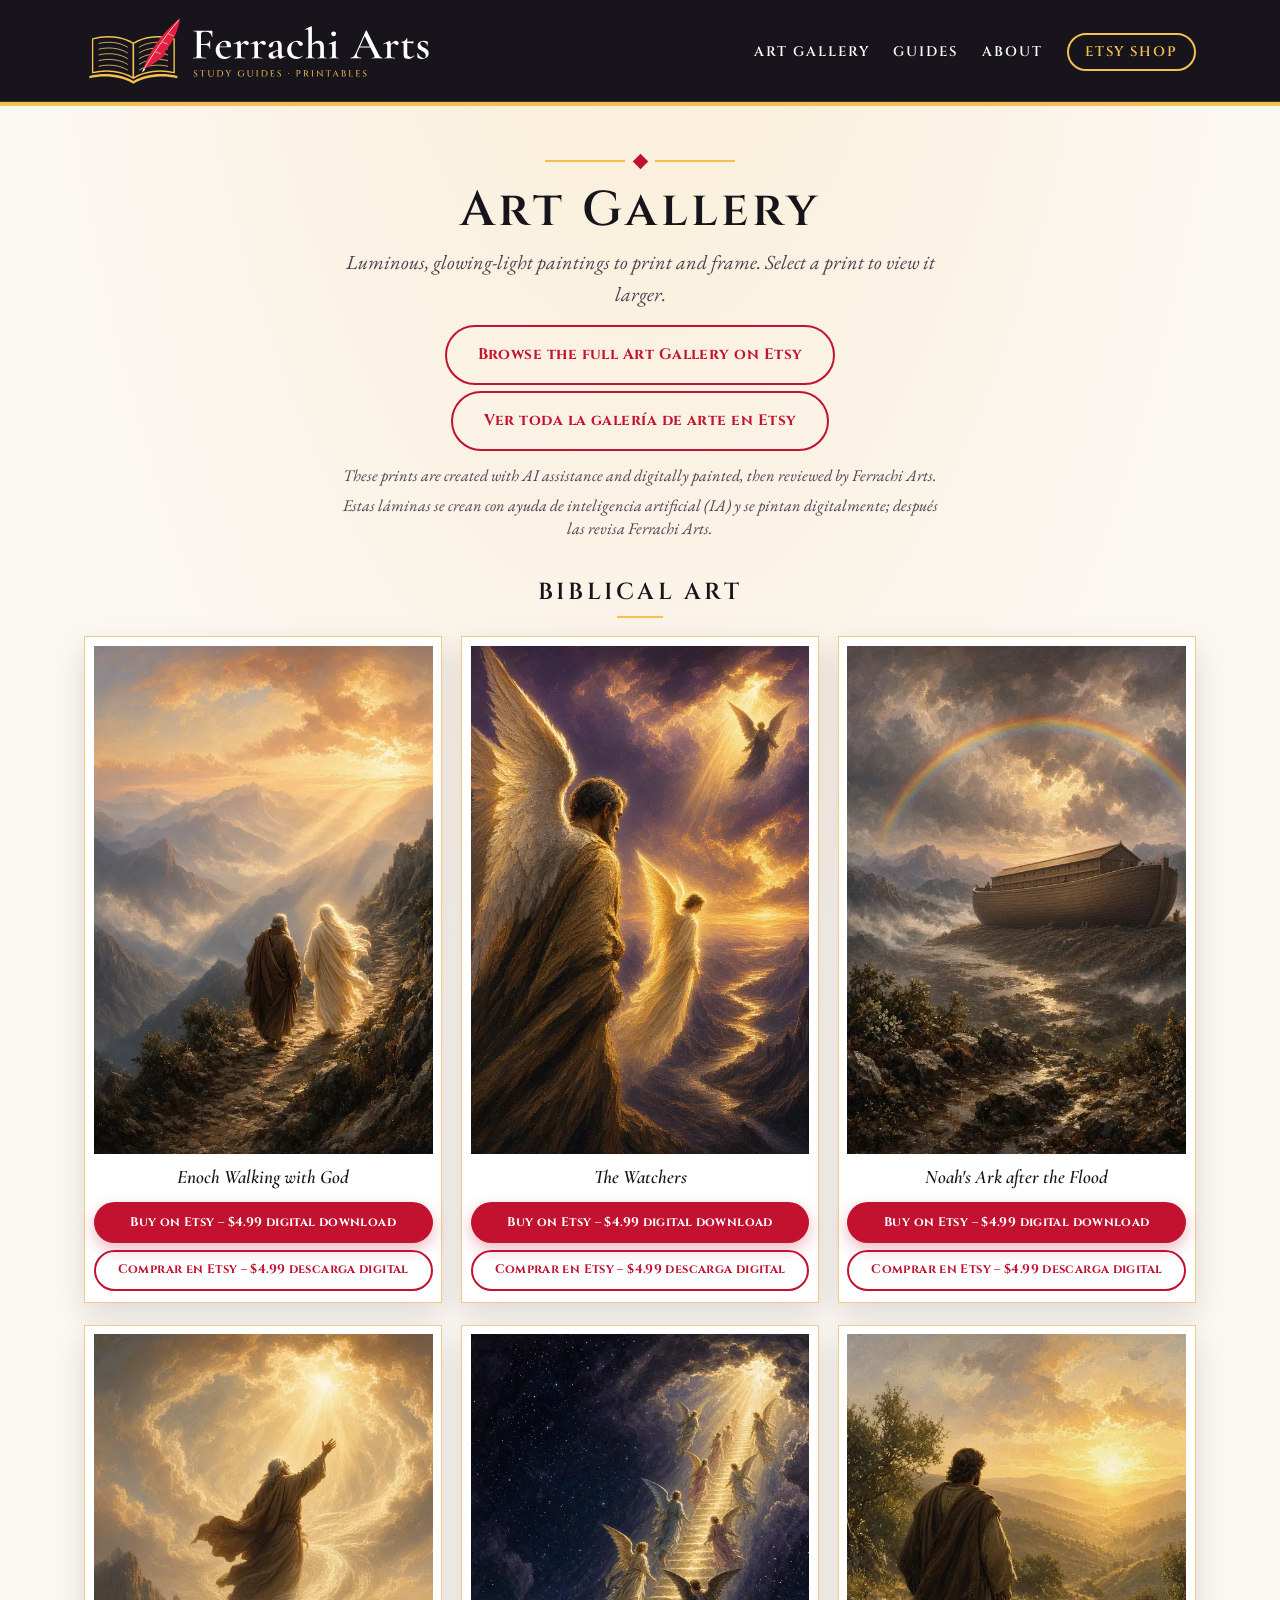
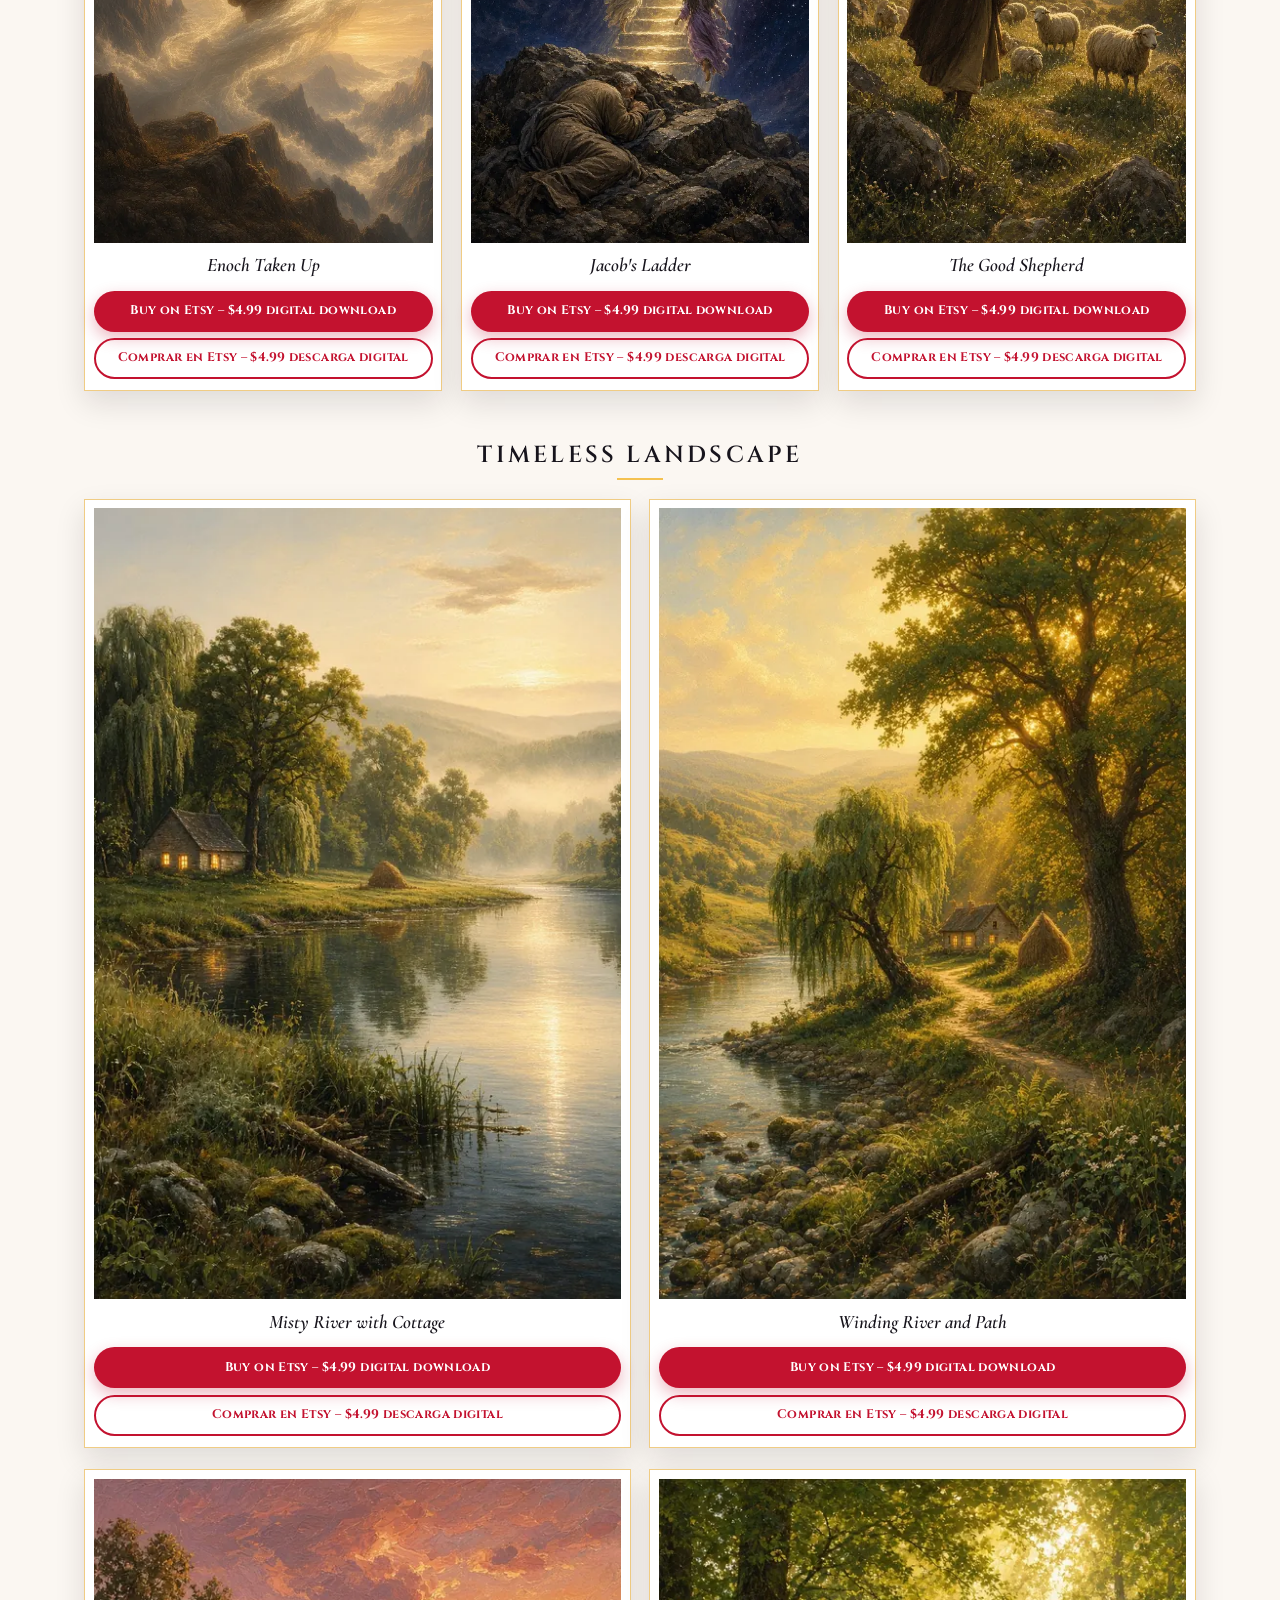
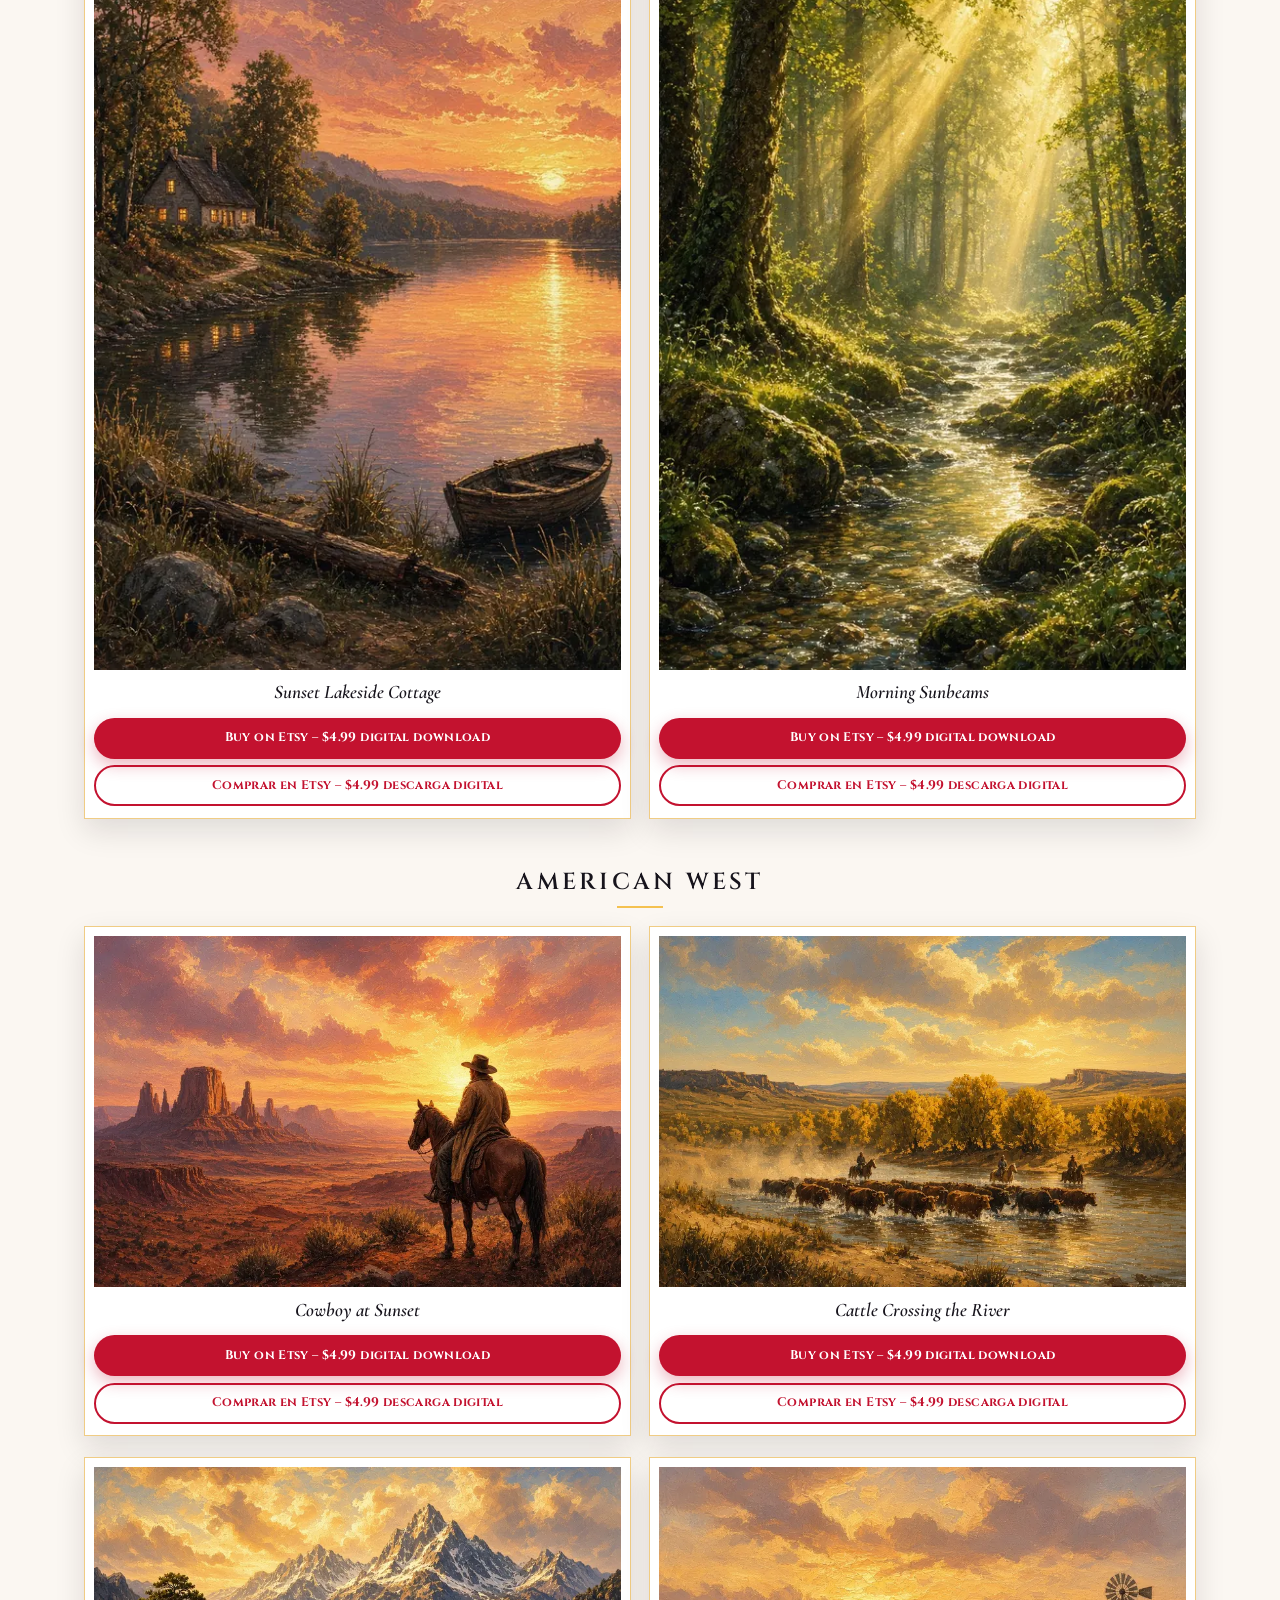
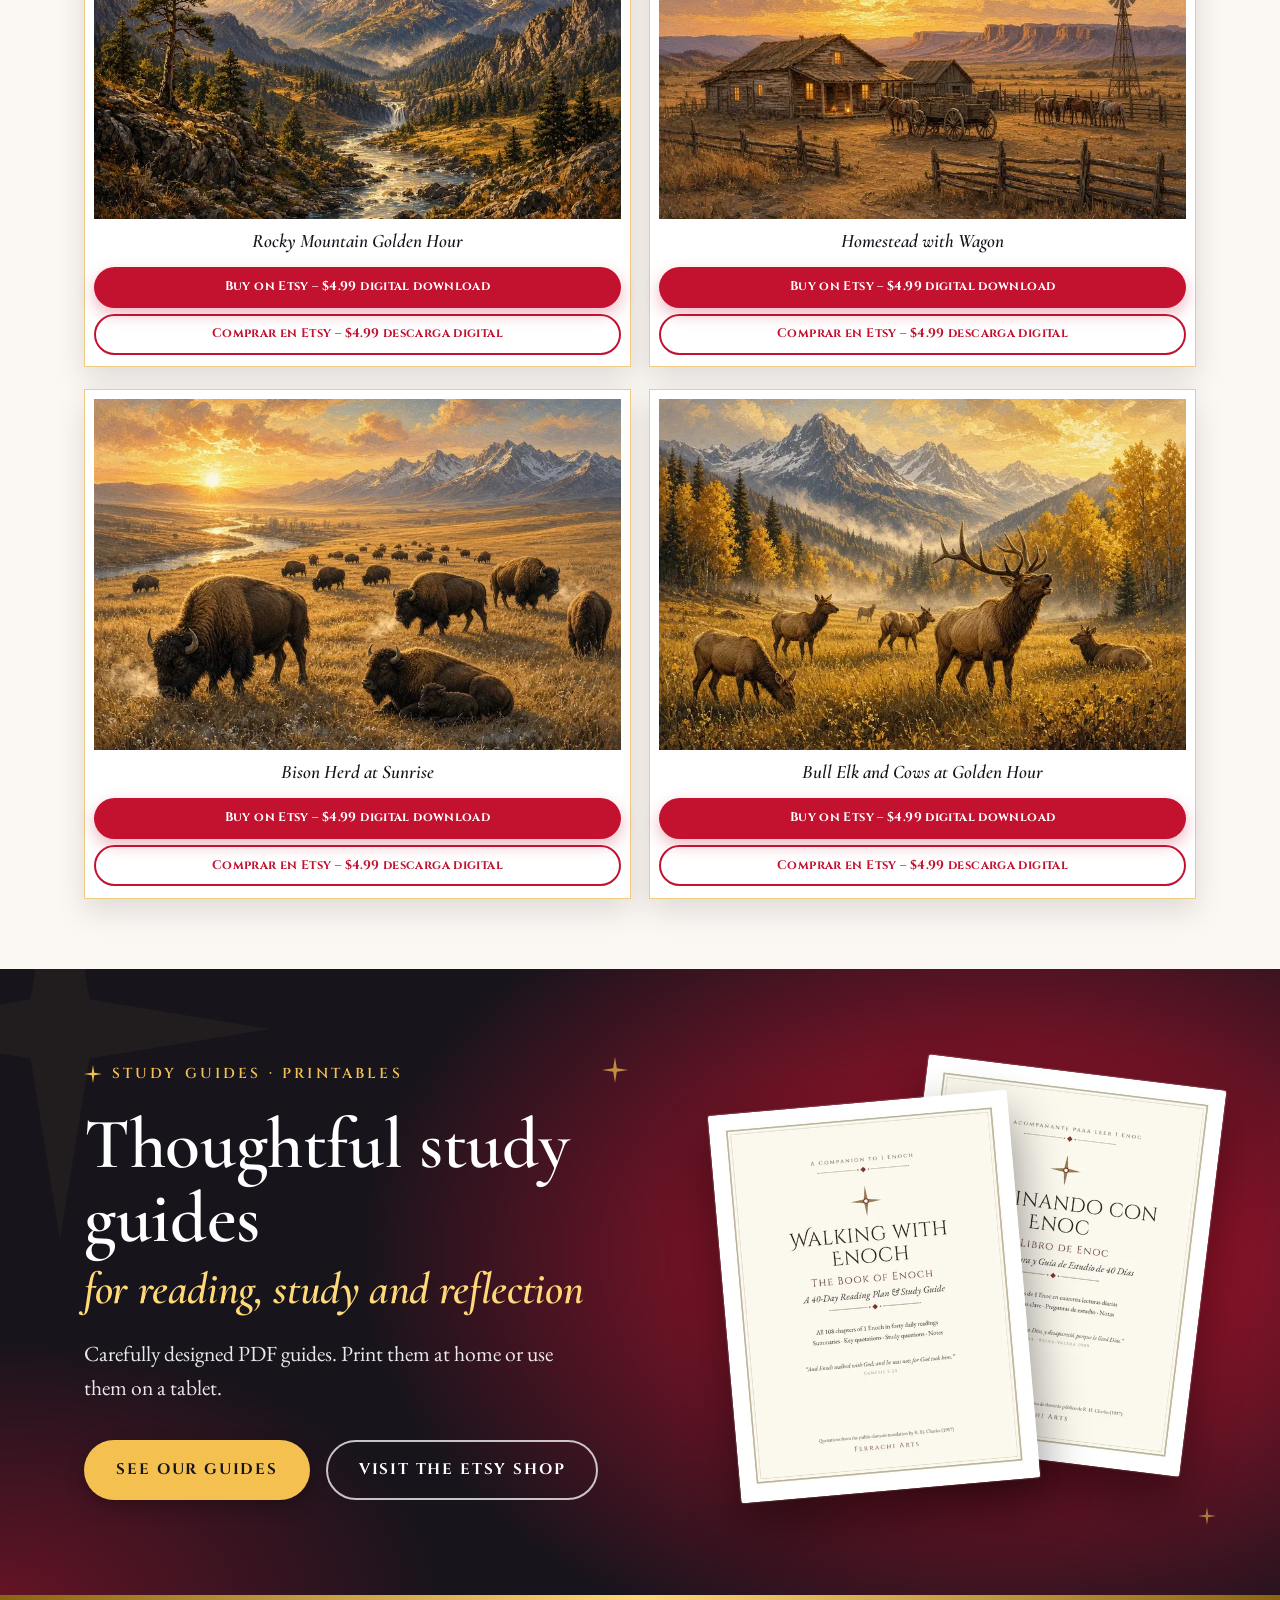
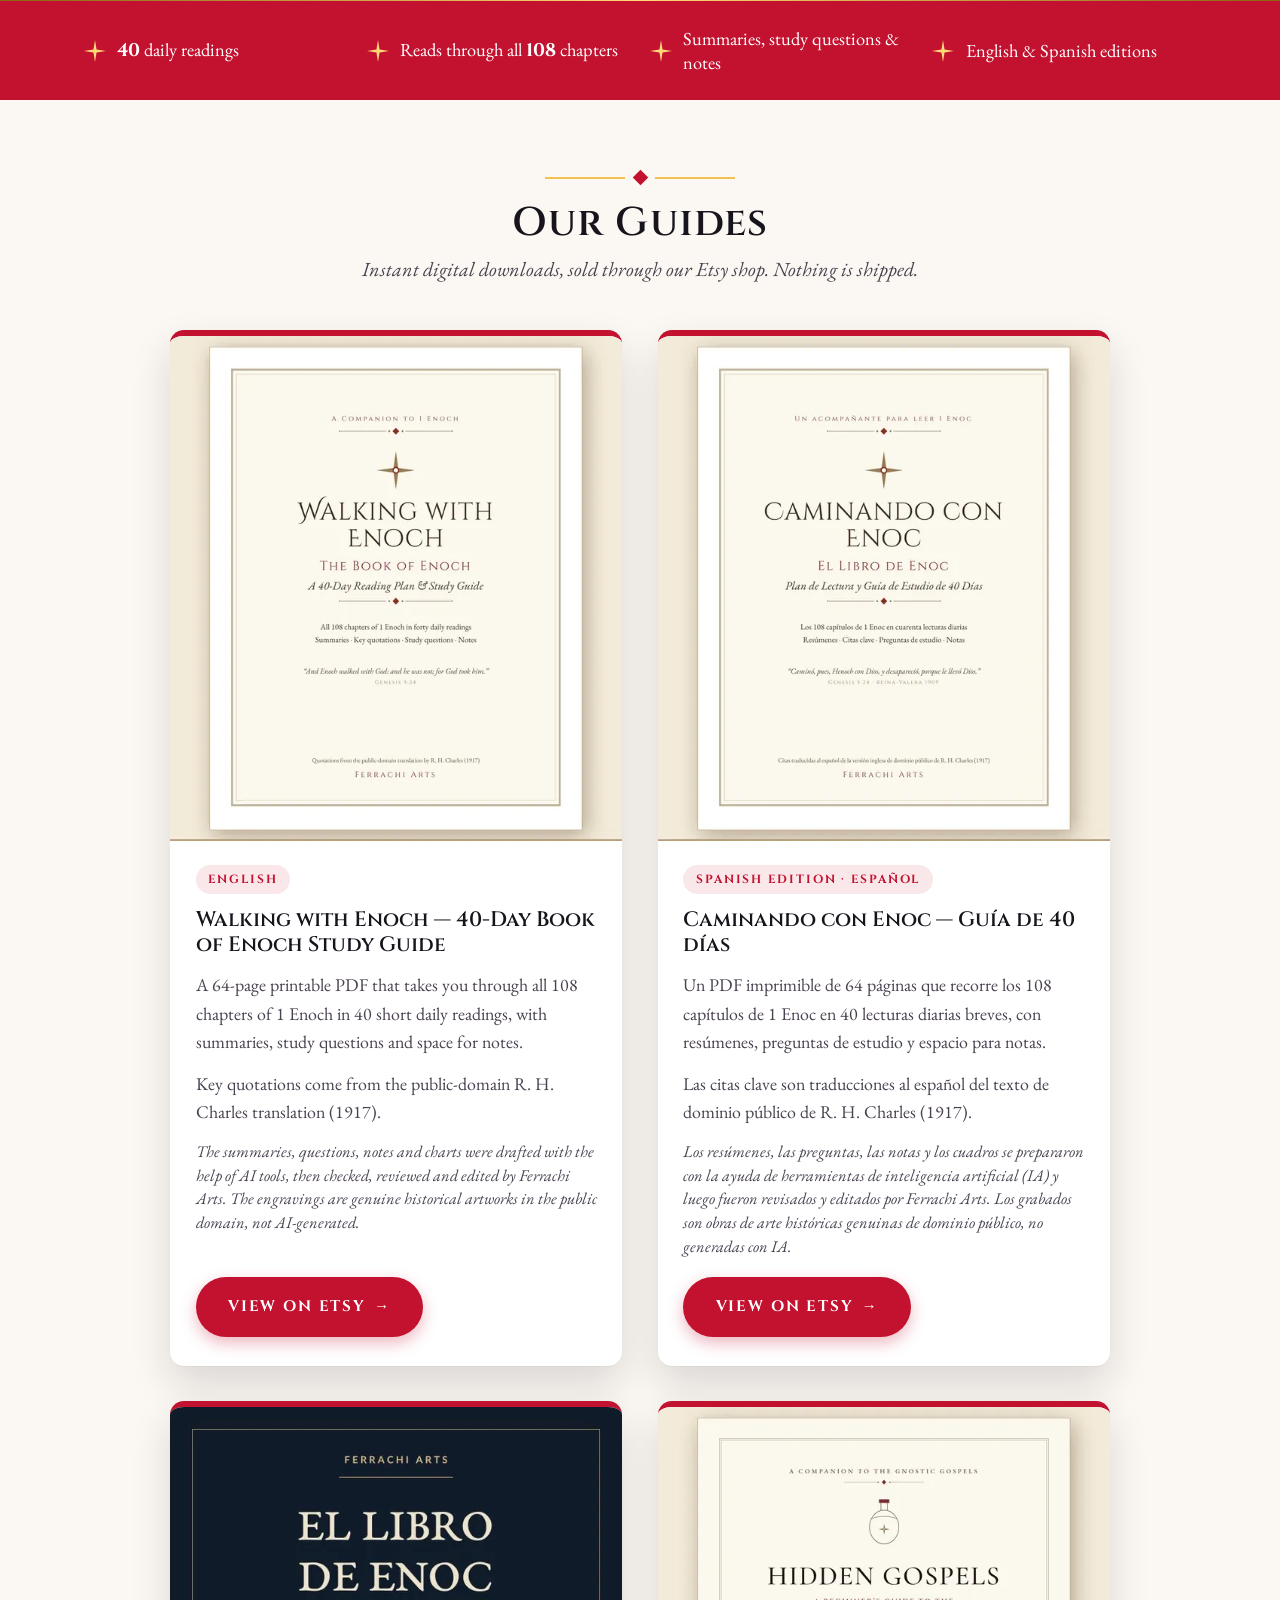
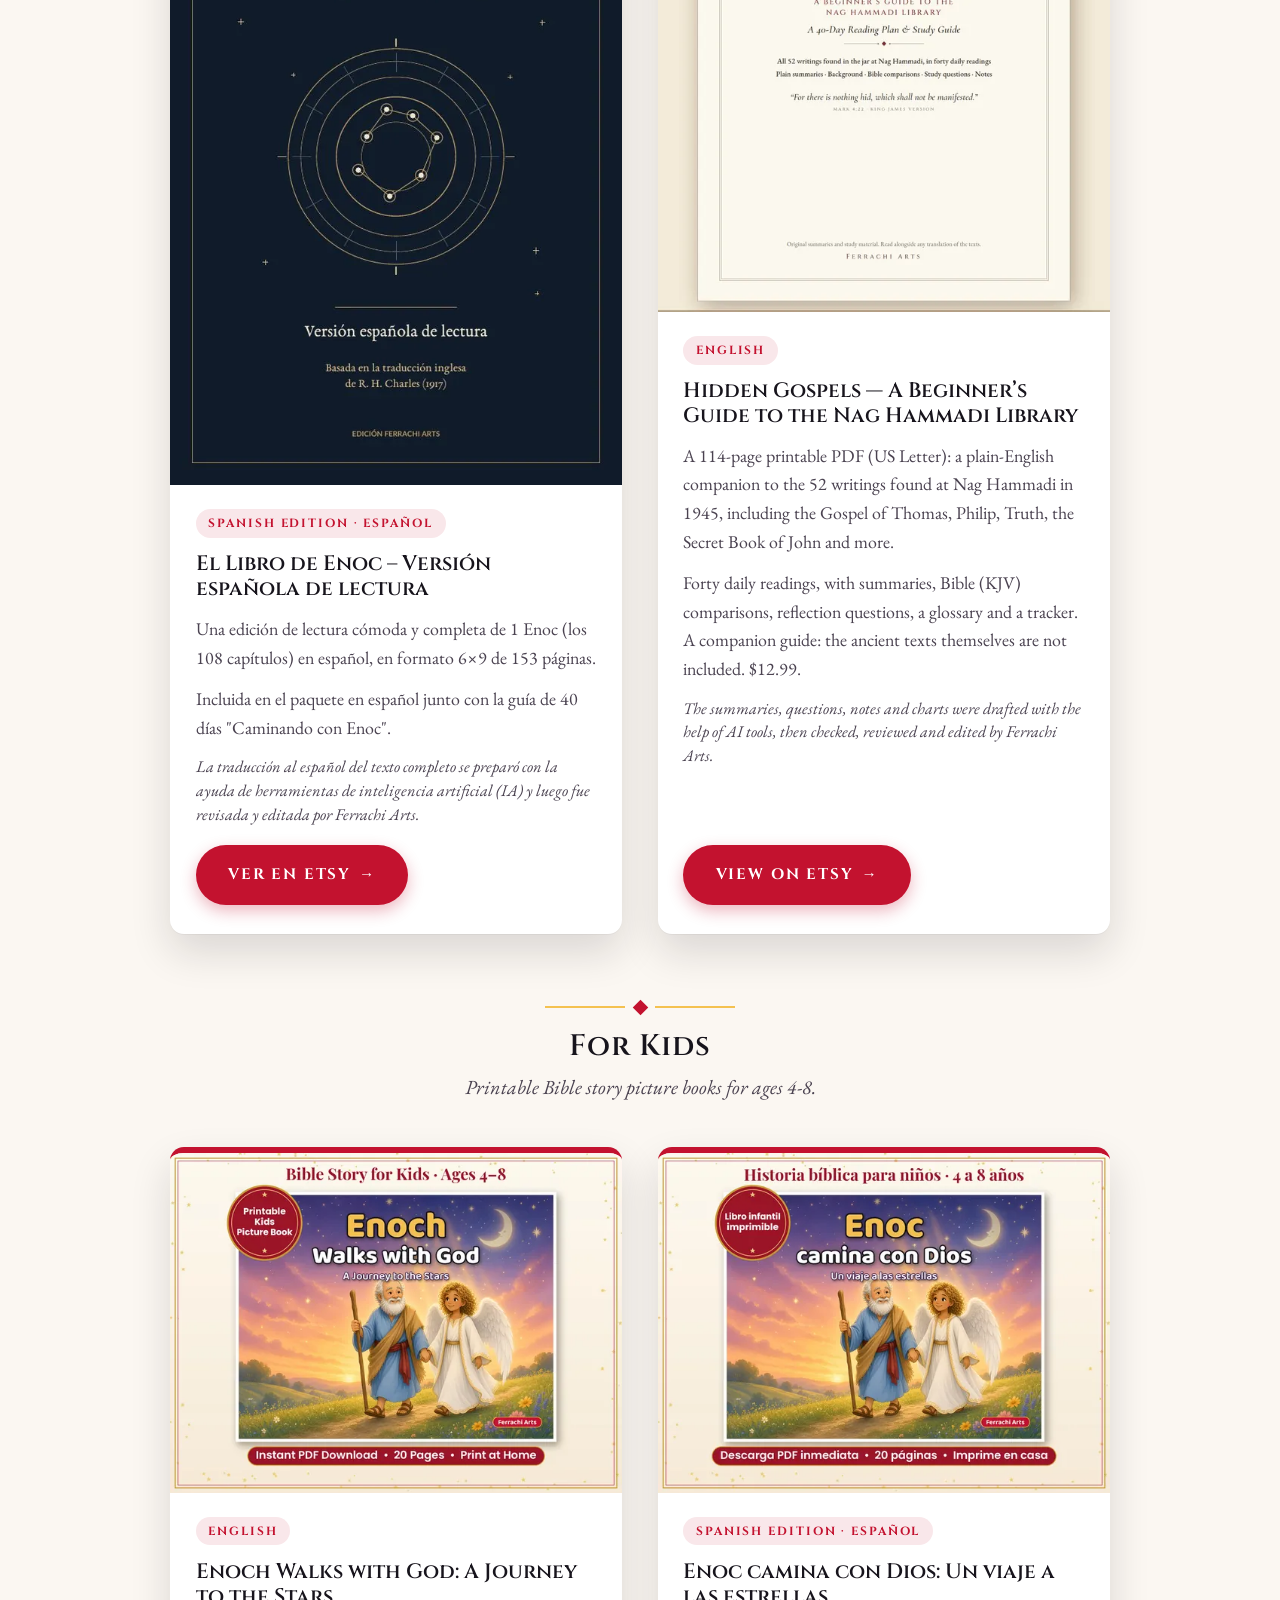
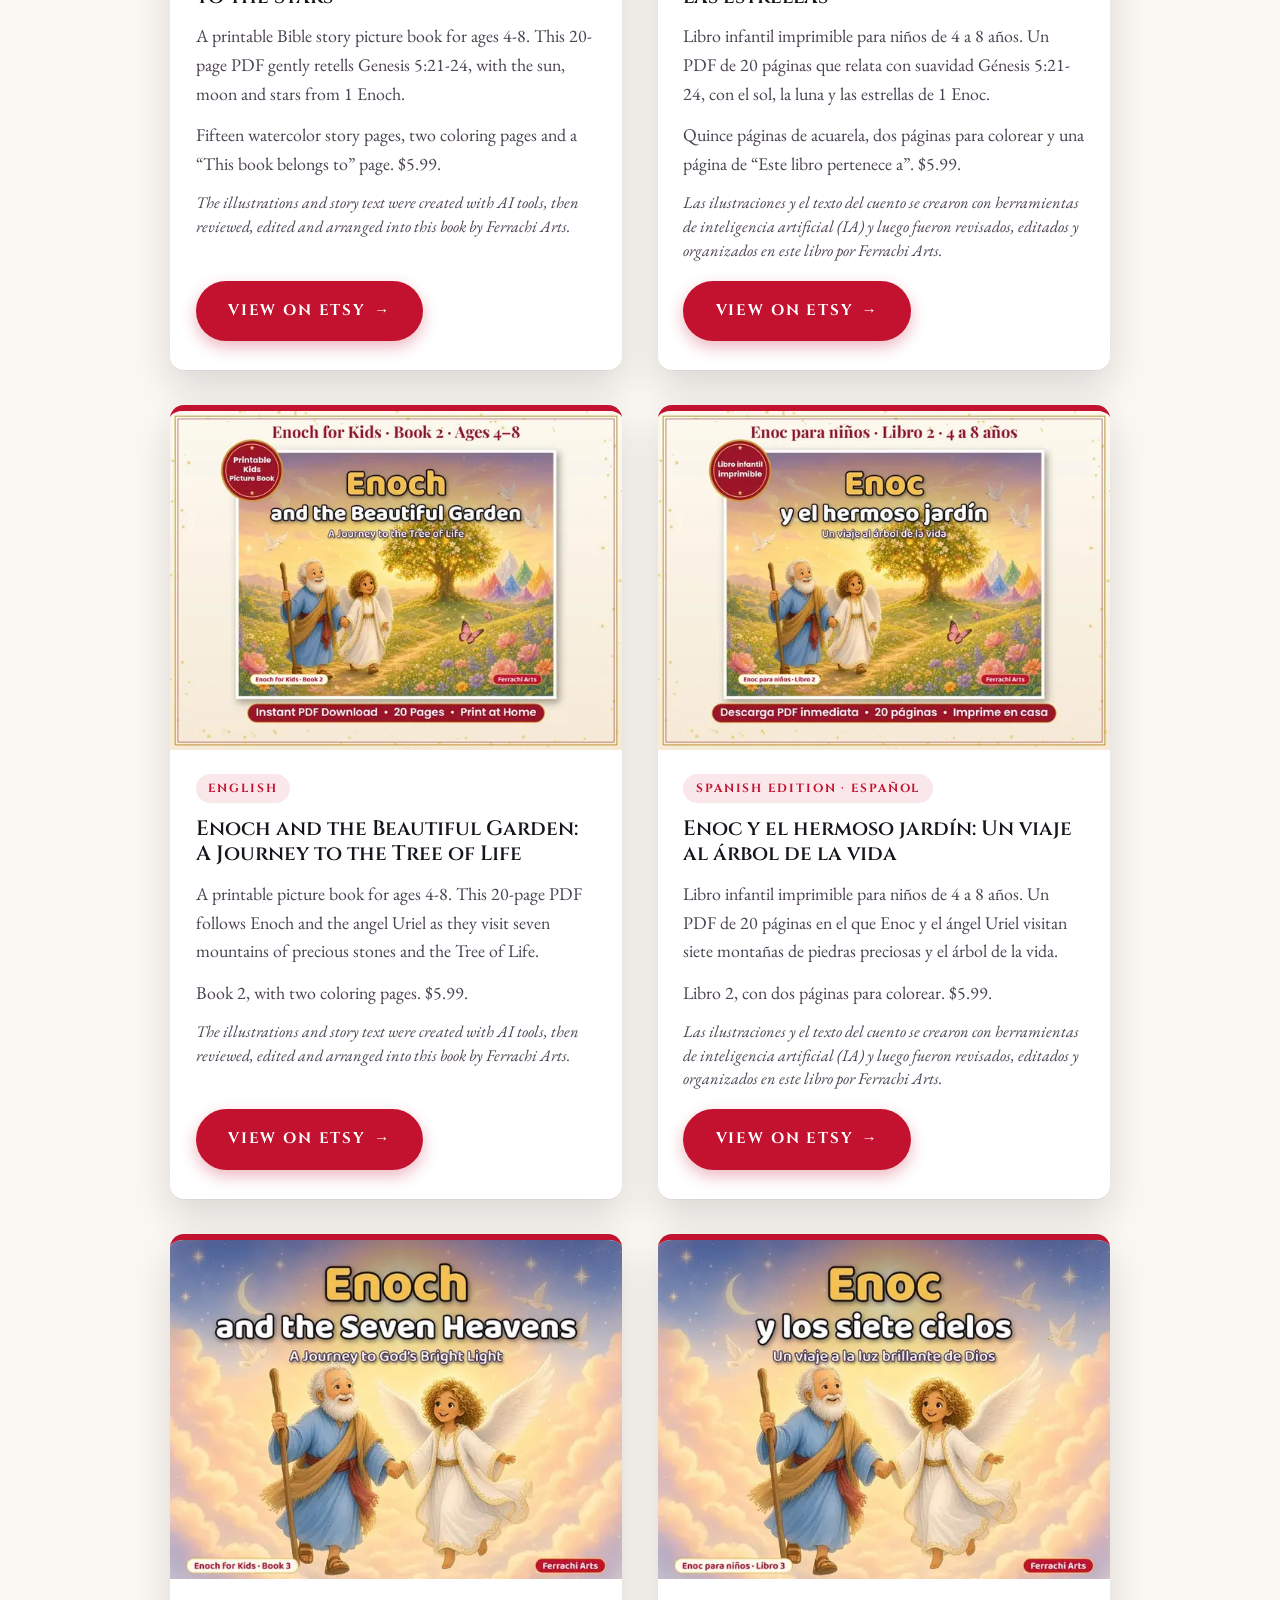
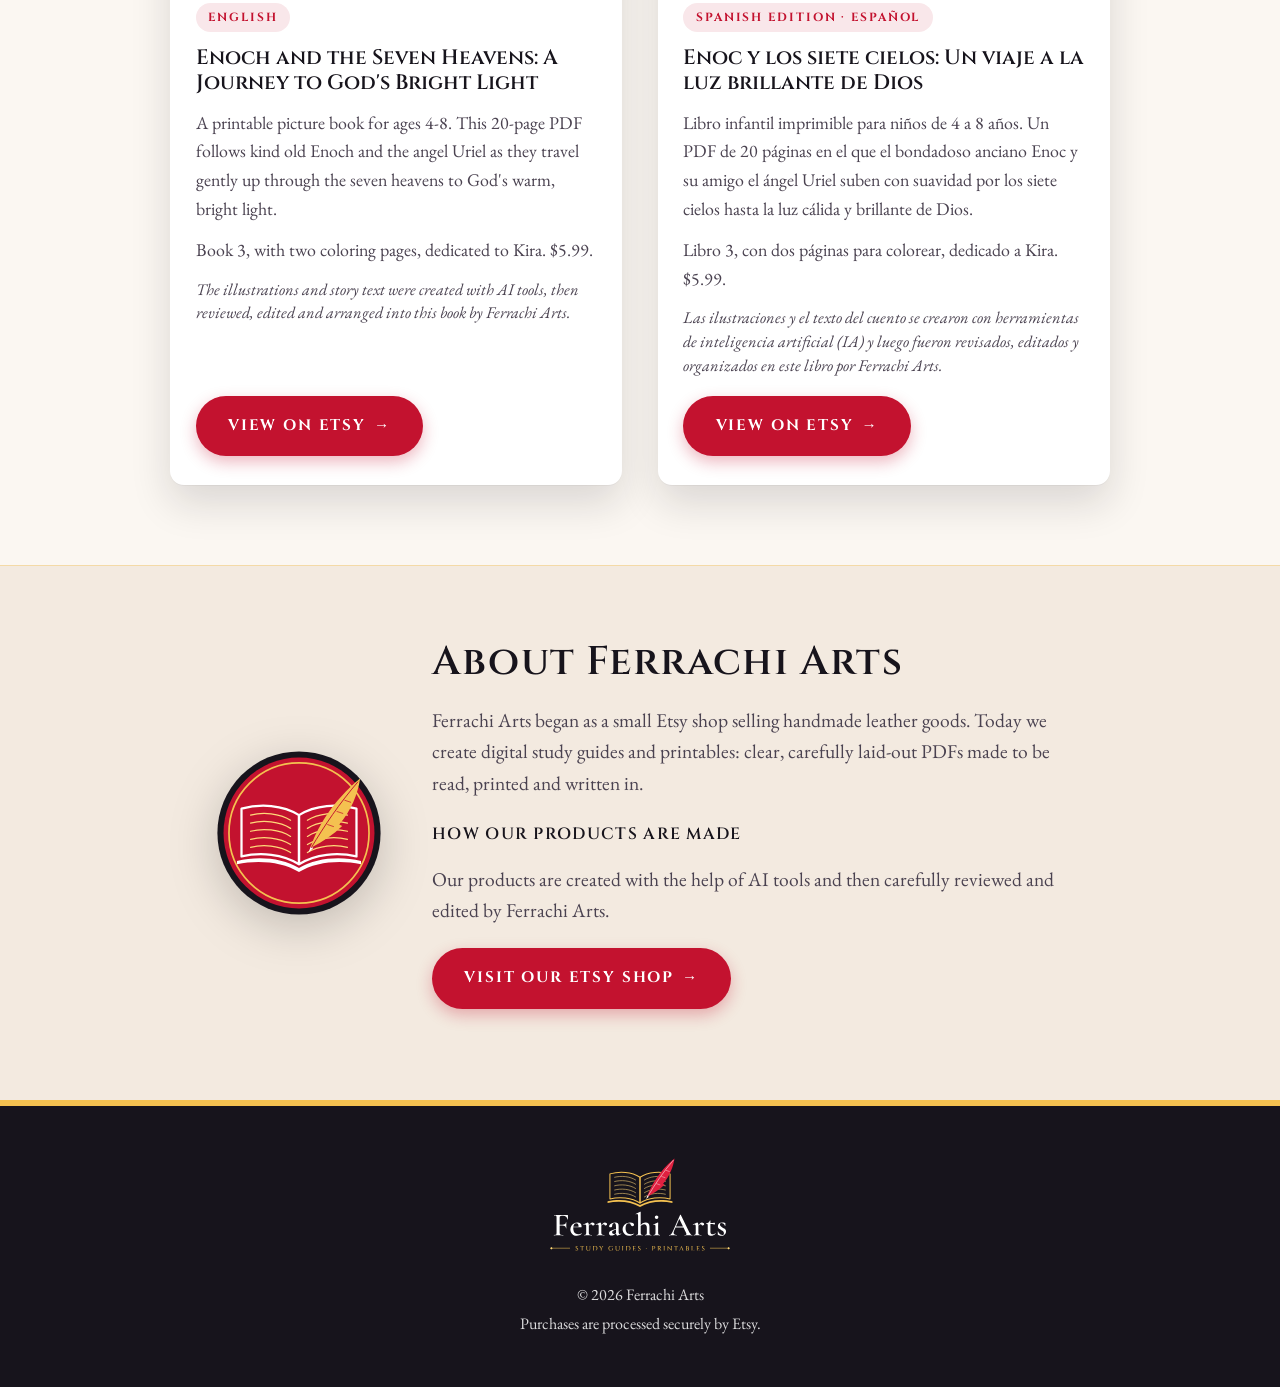
==== commit 0b83c266: "Link each Art Gallery print to its $4.99 Etsy listing. Replace the coming-soon note with a shop link" ====
--- a/index.html
+++ b/index.html
@@ -4,7 +4,7 @@
   <meta charset="utf-8">
   <meta name="viewport" content="width=device-width, initial-scale=1">
   <title>Ferrachi Arts — Art Gallery, Study Guides &amp; Printables</title>
-  <meta name="description" content="Ferrachi Arts makes printable wall art and study guides, including luminous biblical and landscape prints, Walking with Enoch, and kids' picture books in English and Spanish. Guides are on Etsy; wall art is coming soon.">
+  <meta name="description" content="Ferrachi Arts makes printable wall art and study guides, including luminous biblical and landscape prints, Walking with Enoch, and kids' picture books in English and Spanish. Available on Etsy.">
   <link rel="canonical" href="https://ferrachiarts.com/">
   <!-- Colour option: Bold Crimson. Sample only — not published. -->
 
@@ -12,7 +12,7 @@
   <meta property="og:type" content="website">
   <meta property="og:site_name" content="Ferrachi Arts">
   <meta property="og:title" content="Ferrachi Arts — Art Gallery, Study Guides &amp; Printables">
-  <meta property="og:description" content="Printable wall art and study guides, including luminous biblical and landscape prints, a 40-day Book of Enoch reading plan, and Enoch Walks with God. Wall art is coming soon to Etsy.">
+  <meta property="og:description" content="Printable wall art and study guides, including luminous biblical and landscape prints, a 40-day Book of Enoch reading plan, and Enoch Walks with God. Available on Etsy.">
   <meta property="og:url" content="https://ferrachiarts.com/">
   <meta property="og:image" content="https://ferrachiarts.com/images/og-image.jpg">
   <meta property="og:image:width" content="1200">
@@ -63,8 +63,8 @@
           <div class="ornament" aria-hidden="true"><span></span><i></i><span></span></div>
           <h1 class="gallery-title" id="gallery-title">Art Gallery</h1>
           <p class="section-sub">Luminous, glowing-light paintings to print and frame. Select a print to view it larger.</p>
-          <p class="gallery-soon">Printable wall art, coming soon to <span class="keep">our <a href="https://www.etsy.com/shop/FerrachiArts" target="_blank" rel="noopener" aria-label="Etsy shop (opens in a new tab)">Etsy shop</a>.</span></p>
-          <p class="gallery-soon" lang="es">Arte de pared imprimible, pronto en <span class="keep">nuestra <a href="https://www.etsy.com/shop/FerrachiArts" target="_blank" rel="noopener" lang="en" aria-label="Etsy shop (opens in a new tab)">tienda de Etsy</a>.</span></p>
+          <p class="gallery-browse"><a class="btn btn-outline" href="https://www.etsy.com/shop/FerrachiArts" target="_blank" rel="noopener">Browse the full Art Gallery on Etsy</a></p>
+          <p class="gallery-browse" lang="es"><a class="btn btn-outline" href="https://www.etsy.com/shop/FerrachiArts" target="_blank" rel="noopener" lang="en">Ver toda la galería de arte en Etsy</a></p>
           <p class="ai-note">These prints are created with AI assistance and digitally painted, then reviewed by Ferrachi Arts.</p>
           <p class="ai-note" lang="es">Estas láminas se crean con ayuda de inteligencia artificial (IA) y se pintan digitalmente; después las revisa Ferrachi Arts.</p>
         </header>
@@ -74,7 +74,7 @@
           <ul class="prints prints--three prints--portrait">
             <li>
               <figure class="print">
-                <button type="button" class="print-open" data-title="Enoch Walking with God" data-full="images/gallery/enoch-walking-with-god.webp" data-fallback="images/gallery/enoch-walking-with-god.jpg" aria-haspopup="dialog" aria-label="Enlarge: Enoch Walking with God">
+                <button type="button" class="print-open" data-title="Enoch Walking with God" data-etsy="https://www.etsy.com/listing/4623764880" data-full="images/gallery/enoch-walking-with-god.webp" data-fallback="images/gallery/enoch-walking-with-god.jpg" aria-haspopup="dialog" aria-label="Enlarge: Enoch Walking with God">
                   <picture>
                     <source type="image/webp" srcset="images/gallery/enoch-walking-with-god-540.webp 540w, images/gallery/enoch-walking-with-god.webp 768w" sizes="(min-width: 980px) 340px, 46vw">
                     <img src="images/gallery/enoch-walking-with-god.jpg" width="768" height="1152" decoding="async" fetchpriority="high"
@@ -82,11 +82,15 @@
                   </picture>
                 </button>
                 <figcaption>Enoch Walking with God</figcaption>
-              </figure>
-            </li>
-            <li>
-              <figure class="print">
-                <button type="button" class="print-open" data-title="The Watchers" data-full="images/gallery/the-watchers.webp" data-fallback="images/gallery/the-watchers.jpg" aria-haspopup="dialog" aria-label="Enlarge: The Watchers">
+                <div class="print-buys">
+                  <a class="btn btn-primary" href="https://www.etsy.com/listing/4623764880" target="_blank" rel="noopener" aria-label="Buy Enoch Walking with God on Etsy, $4.99 digital download (opens in a new tab)">Buy on Etsy – $4.99 digital download</a>
+                  <a class="btn btn-outline" href="https://www.etsy.com/listing/4623764880" target="_blank" rel="noopener" lang="es" aria-label="Comprar Enoch Walking with God en Etsy, descarga digital de $4.99 (se abre en una pestaña nueva)">Comprar en Etsy – $4.99 descarga digital</a>
+                </div>
+              </figure>
+            </li>
+            <li>
+              <figure class="print">
+                <button type="button" class="print-open" data-title="The Watchers" data-etsy="https://www.etsy.com/listing/4623765776" data-full="images/gallery/the-watchers.webp" data-fallback="images/gallery/the-watchers.jpg" aria-haspopup="dialog" aria-label="Enlarge: The Watchers">
                   <picture>
                     <source type="image/webp" srcset="images/gallery/the-watchers-540.webp 540w, images/gallery/the-watchers.webp 768w" sizes="(min-width: 980px) 340px, 46vw">
                     <img src="images/gallery/the-watchers.jpg" width="768" height="1152" decoding="async"
@@ -94,11 +98,15 @@
                   </picture>
                 </button>
                 <figcaption>The Watchers</figcaption>
-              </figure>
-            </li>
-            <li>
-              <figure class="print">
-                <button type="button" class="print-open" data-title="Noah's Ark after the Flood" data-full="images/gallery/noahs-ark-after-the-flood.webp" data-fallback="images/gallery/noahs-ark-after-the-flood.jpg" aria-haspopup="dialog" aria-label="Enlarge: Noah's Ark after the Flood">
+                <div class="print-buys">
+                  <a class="btn btn-primary" href="https://www.etsy.com/listing/4623765776" target="_blank" rel="noopener" aria-label="Buy The Watchers on Etsy, $4.99 digital download (opens in a new tab)">Buy on Etsy – $4.99 digital download</a>
+                  <a class="btn btn-outline" href="https://www.etsy.com/listing/4623765776" target="_blank" rel="noopener" lang="es" aria-label="Comprar The Watchers en Etsy, descarga digital de $4.99 (se abre en una pestaña nueva)">Comprar en Etsy – $4.99 descarga digital</a>
+                </div>
+              </figure>
+            </li>
+            <li>
+              <figure class="print">
+                <button type="button" class="print-open" data-title="Noah's Ark after the Flood" data-etsy="https://www.etsy.com/listing/4623769096" data-full="images/gallery/noahs-ark-after-the-flood.webp" data-fallback="images/gallery/noahs-ark-after-the-flood.jpg" aria-haspopup="dialog" aria-label="Enlarge: Noah's Ark after the Flood">
                   <picture>
                     <source type="image/webp" srcset="images/gallery/noahs-ark-after-the-flood-540.webp 540w, images/gallery/noahs-ark-after-the-flood.webp 768w" sizes="(min-width: 980px) 340px, 46vw">
                     <img src="images/gallery/noahs-ark-after-the-flood.jpg" width="768" height="1152" decoding="async"
@@ -106,11 +114,15 @@
                   </picture>
                 </button>
                 <figcaption>Noah's Ark after the Flood</figcaption>
-              </figure>
-            </li>
-            <li>
-              <figure class="print">
-                <button type="button" class="print-open" data-title="Enoch Taken Up" data-full="images/gallery/enoch-taken-up.webp" data-fallback="images/gallery/enoch-taken-up.jpg" aria-haspopup="dialog" aria-label="Enlarge: Enoch Taken Up">
+                <div class="print-buys">
+                  <a class="btn btn-primary" href="https://www.etsy.com/listing/4623769096" target="_blank" rel="noopener" aria-label="Buy Noah's Ark after the Flood on Etsy, $4.99 digital download (opens in a new tab)">Buy on Etsy – $4.99 digital download</a>
+                  <a class="btn btn-outline" href="https://www.etsy.com/listing/4623769096" target="_blank" rel="noopener" lang="es" aria-label="Comprar Noah's Ark after the Flood en Etsy, descarga digital de $4.99 (se abre en una pestaña nueva)">Comprar en Etsy – $4.99 descarga digital</a>
+                </div>
+              </figure>
+            </li>
+            <li>
+              <figure class="print">
+                <button type="button" class="print-open" data-title="Enoch Taken Up" data-etsy="https://www.etsy.com/listing/4623770234" data-full="images/gallery/enoch-taken-up.webp" data-fallback="images/gallery/enoch-taken-up.jpg" aria-haspopup="dialog" aria-label="Enlarge: Enoch Taken Up">
                   <picture>
                     <source type="image/webp" srcset="images/gallery/enoch-taken-up-540.webp 540w, images/gallery/enoch-taken-up.webp 768w" sizes="(min-width: 980px) 340px, 46vw">
                     <img src="images/gallery/enoch-taken-up.jpg" width="768" height="1152" decoding="async" loading="lazy"
@@ -118,11 +130,15 @@
                   </picture>
                 </button>
                 <figcaption>Enoch Taken Up</figcaption>
-              </figure>
-            </li>
-            <li>
-              <figure class="print">
-                <button type="button" class="print-open" data-title="Jacob's Ladder" data-full="images/gallery/jacobs-ladder.webp" data-fallback="images/gallery/jacobs-ladder.jpg" aria-haspopup="dialog" aria-label="Enlarge: Jacob's Ladder">
+                <div class="print-buys">
+                  <a class="btn btn-primary" href="https://www.etsy.com/listing/4623770234" target="_blank" rel="noopener" aria-label="Buy Enoch Taken Up on Etsy, $4.99 digital download (opens in a new tab)">Buy on Etsy – $4.99 digital download</a>
+                  <a class="btn btn-outline" href="https://www.etsy.com/listing/4623770234" target="_blank" rel="noopener" lang="es" aria-label="Comprar Enoch Taken Up en Etsy, descarga digital de $4.99 (se abre en una pestaña nueva)">Comprar en Etsy – $4.99 descarga digital</a>
+                </div>
+              </figure>
+            </li>
+            <li>
+              <figure class="print">
+                <button type="button" class="print-open" data-title="Jacob's Ladder" data-etsy="https://www.etsy.com/listing/4623771066" data-full="images/gallery/jacobs-ladder.webp" data-fallback="images/gallery/jacobs-ladder.jpg" aria-haspopup="dialog" aria-label="Enlarge: Jacob's Ladder">
                   <picture>
                     <source type="image/webp" srcset="images/gallery/jacobs-ladder-540.webp 540w, images/gallery/jacobs-ladder.webp 768w" sizes="(min-width: 980px) 340px, 46vw">
                     <img src="images/gallery/jacobs-ladder.jpg" width="768" height="1152" decoding="async" loading="lazy"
@@ -130,11 +146,15 @@
                   </picture>
                 </button>
                 <figcaption>Jacob's Ladder</figcaption>
-              </figure>
-            </li>
-            <li>
-              <figure class="print">
-                <button type="button" class="print-open" data-title="The Good Shepherd" data-full="images/gallery/the-good-shepherd.webp" data-fallback="images/gallery/the-good-shepherd.jpg" aria-haspopup="dialog" aria-label="Enlarge: The Good Shepherd">
+                <div class="print-buys">
+                  <a class="btn btn-primary" href="https://www.etsy.com/listing/4623771066" target="_blank" rel="noopener" aria-label="Buy Jacob's Ladder on Etsy, $4.99 digital download (opens in a new tab)">Buy on Etsy – $4.99 digital download</a>
+                  <a class="btn btn-outline" href="https://www.etsy.com/listing/4623771066" target="_blank" rel="noopener" lang="es" aria-label="Comprar Jacob's Ladder en Etsy, descarga digital de $4.99 (se abre en una pestaña nueva)">Comprar en Etsy – $4.99 descarga digital</a>
+                </div>
+              </figure>
+            </li>
+            <li>
+              <figure class="print">
+                <button type="button" class="print-open" data-title="The Good Shepherd" data-etsy="https://www.etsy.com/listing/4623764503" data-full="images/gallery/the-good-shepherd.webp" data-fallback="images/gallery/the-good-shepherd.jpg" aria-haspopup="dialog" aria-label="Enlarge: The Good Shepherd">
                   <picture>
                     <source type="image/webp" srcset="images/gallery/the-good-shepherd-540.webp 540w, images/gallery/the-good-shepherd.webp 768w" sizes="(min-width: 980px) 340px, 46vw">
                     <img src="images/gallery/the-good-shepherd.jpg" width="768" height="1152" decoding="async" loading="lazy"
@@ -142,6 +162,10 @@
                   </picture>
                 </button>
                 <figcaption>The Good Shepherd</figcaption>
+                <div class="print-buys">
+                  <a class="btn btn-primary" href="https://www.etsy.com/listing/4623764503" target="_blank" rel="noopener" aria-label="Buy The Good Shepherd on Etsy, $4.99 digital download (opens in a new tab)">Buy on Etsy – $4.99 digital download</a>
+                  <a class="btn btn-outline" href="https://www.etsy.com/listing/4623764503" target="_blank" rel="noopener" lang="es" aria-label="Comprar The Good Shepherd en Etsy, descarga digital de $4.99 (se abre en una pestaña nueva)">Comprar en Etsy – $4.99 descarga digital</a>
+                </div>
               </figure>
             </li>
           </ul>
@@ -152,7 +176,7 @@
           <ul class="prints prints--two prints--portrait">
             <li>
               <figure class="print">
-                <button type="button" class="print-open" data-title="Misty River with Cottage" data-full="images/gallery/misty-river-cottage.webp" data-fallback="images/gallery/misty-river-cottage.jpg" aria-haspopup="dialog" aria-label="Enlarge: Misty River with Cottage">
+                <button type="button" class="print-open" data-title="Misty River with Cottage" data-etsy="https://www.etsy.com/listing/4623765451" data-full="images/gallery/misty-river-cottage.webp" data-fallback="images/gallery/misty-river-cottage.jpg" aria-haspopup="dialog" aria-label="Enlarge: Misty River with Cottage">
                   <picture>
                     <source type="image/webp" srcset="images/gallery/misty-river-cottage-540.webp 540w, images/gallery/misty-river-cottage.webp 768w" sizes="(min-width: 980px) 340px, 46vw">
                     <img src="images/gallery/misty-river-cottage.jpg" width="768" height="1152" decoding="async" loading="lazy"
@@ -160,11 +184,15 @@
                   </picture>
                 </button>
                 <figcaption>Misty River with Cottage</figcaption>
-              </figure>
-            </li>
-            <li>
-              <figure class="print">
-                <button type="button" class="print-open" data-title="Winding River and Path" data-full="images/gallery/winding-river-path.webp" data-fallback="images/gallery/winding-river-path.jpg" aria-haspopup="dialog" aria-label="Enlarge: Winding River and Path">
+                <div class="print-buys">
+                  <a class="btn btn-primary" href="https://www.etsy.com/listing/4623765451" target="_blank" rel="noopener" aria-label="Buy Misty River with Cottage on Etsy, $4.99 digital download (opens in a new tab)">Buy on Etsy – $4.99 digital download</a>
+                  <a class="btn btn-outline" href="https://www.etsy.com/listing/4623765451" target="_blank" rel="noopener" lang="es" aria-label="Comprar Misty River with Cottage en Etsy, descarga digital de $4.99 (se abre en una pestaña nueva)">Comprar en Etsy – $4.99 descarga digital</a>
+                </div>
+              </figure>
+            </li>
+            <li>
+              <figure class="print">
+                <button type="button" class="print-open" data-title="Winding River and Path" data-etsy="https://www.etsy.com/listing/4623766279" data-full="images/gallery/winding-river-path.webp" data-fallback="images/gallery/winding-river-path.jpg" aria-haspopup="dialog" aria-label="Enlarge: Winding River and Path">
                   <picture>
                     <source type="image/webp" srcset="images/gallery/winding-river-path-540.webp 540w, images/gallery/winding-river-path.webp 768w" sizes="(min-width: 980px) 340px, 46vw">
                     <img src="images/gallery/winding-river-path.jpg" width="768" height="1152" decoding="async" loading="lazy"
@@ -172,11 +200,15 @@
                   </picture>
                 </button>
                 <figcaption>Winding River and Path</figcaption>
-              </figure>
-            </li>
-            <li>
-              <figure class="print">
-                <button type="button" class="print-open" data-title="Sunset Lakeside Cottage" data-full="images/gallery/sunset-lakeside-cottage.webp" data-fallback="images/gallery/sunset-lakeside-cottage.jpg" aria-haspopup="dialog" aria-label="Enlarge: Sunset Lakeside Cottage">
+                <div class="print-buys">
+                  <a class="btn btn-primary" href="https://www.etsy.com/listing/4623766279" target="_blank" rel="noopener" aria-label="Buy Winding River and Path on Etsy, $4.99 digital download (opens in a new tab)">Buy on Etsy – $4.99 digital download</a>
+                  <a class="btn btn-outline" href="https://www.etsy.com/listing/4623766279" target="_blank" rel="noopener" lang="es" aria-label="Comprar Winding River and Path en Etsy, descarga digital de $4.99 (se abre en una pestaña nueva)">Comprar en Etsy – $4.99 descarga digital</a>
+                </div>
+              </figure>
+            </li>
+            <li>
+              <figure class="print">
+                <button type="button" class="print-open" data-title="Sunset Lakeside Cottage" data-etsy="https://www.etsy.com/listing/4623768997" data-full="images/gallery/sunset-lakeside-cottage.webp" data-fallback="images/gallery/sunset-lakeside-cottage.jpg" aria-haspopup="dialog" aria-label="Enlarge: Sunset Lakeside Cottage">
                   <picture>
                     <source type="image/webp" srcset="images/gallery/sunset-lakeside-cottage-540.webp 540w, images/gallery/sunset-lakeside-cottage.webp 768w" sizes="(min-width: 980px) 340px, 46vw">
                     <img src="images/gallery/sunset-lakeside-cottage.jpg" width="768" height="1152" decoding="async" loading="lazy"
@@ -184,11 +216,15 @@
                   </picture>
                 </button>
                 <figcaption>Sunset Lakeside Cottage</figcaption>
-              </figure>
-            </li>
-            <li>
-              <figure class="print">
-                <button type="button" class="print-open" data-title="Morning Sunbeams" data-full="images/gallery/morning-sunbeams.webp" data-fallback="images/gallery/morning-sunbeams.jpg" aria-haspopup="dialog" aria-label="Enlarge: Morning Sunbeams">
+                <div class="print-buys">
+                  <a class="btn btn-primary" href="https://www.etsy.com/listing/4623768997" target="_blank" rel="noopener" aria-label="Buy Sunset Lakeside Cottage on Etsy, $4.99 digital download (opens in a new tab)">Buy on Etsy – $4.99 digital download</a>
+                  <a class="btn btn-outline" href="https://www.etsy.com/listing/4623768997" target="_blank" rel="noopener" lang="es" aria-label="Comprar Sunset Lakeside Cottage en Etsy, descarga digital de $4.99 (se abre en una pestaña nueva)">Comprar en Etsy – $4.99 descarga digital</a>
+                </div>
+              </figure>
+            </li>
+            <li>
+              <figure class="print">
+                <button type="button" class="print-open" data-title="Morning Sunbeams" data-etsy="https://www.etsy.com/listing/4623770757" data-full="images/gallery/morning-sunbeams.webp" data-fallback="images/gallery/morning-sunbeams.jpg" aria-haspopup="dialog" aria-label="Enlarge: Morning Sunbeams">
                   <picture>
                     <source type="image/webp" srcset="images/gallery/morning-sunbeams-540.webp 540w, images/gallery/morning-sunbeams.webp 768w" sizes="(min-width: 980px) 340px, 46vw">
                     <img src="images/gallery/morning-sunbeams.jpg" width="768" height="1152" decoding="async" loading="lazy"
@@ -196,6 +232,10 @@
                   </picture>
                 </button>
                 <figcaption>Morning Sunbeams</figcaption>
+                <div class="print-buys">
+                  <a class="btn btn-primary" href="https://www.etsy.com/listing/4623770757" target="_blank" rel="noopener" aria-label="Buy Morning Sunbeams on Etsy, $4.99 digital download (opens in a new tab)">Buy on Etsy – $4.99 digital download</a>
+                  <a class="btn btn-outline" href="https://www.etsy.com/listing/4623770757" target="_blank" rel="noopener" lang="es" aria-label="Comprar Morning Sunbeams en Etsy, descarga digital de $4.99 (se abre en una pestaña nueva)">Comprar en Etsy – $4.99 descarga digital</a>
+                </div>
               </figure>
             </li>
           </ul>
@@ -206,7 +246,7 @@
           <ul class="prints prints--two prints--wide">
             <li>
               <figure class="print">
-                <button type="button" class="print-open" data-title="Cowboy at Sunset" data-full="images/gallery/cowboy-at-sunset.webp" data-fallback="images/gallery/cowboy-at-sunset.jpg" aria-haspopup="dialog" aria-label="Enlarge: Cowboy at Sunset">
+                <button type="button" class="print-open" data-title="Cowboy at Sunset" data-etsy="https://www.etsy.com/listing/4623779244" data-full="images/gallery/cowboy-at-sunset.webp" data-fallback="images/gallery/cowboy-at-sunset.jpg" aria-haspopup="dialog" aria-label="Enlarge: Cowboy at Sunset">
                   <picture>
                     <source type="image/webp" srcset="images/gallery/cowboy-at-sunset-810.webp 810w, images/gallery/cowboy-at-sunset.webp 1152w" sizes="(min-width: 980px) 520px, (min-width: 640px) 46vw, 92vw">
                     <img src="images/gallery/cowboy-at-sunset.jpg" width="1152" height="768" decoding="async" loading="lazy"
@@ -214,11 +254,15 @@
                   </picture>
                 </button>
                 <figcaption>Cowboy at Sunset</figcaption>
-              </figure>
-            </li>
-            <li>
-              <figure class="print">
-                <button type="button" class="print-open" data-title="Cattle Crossing the River" data-full="images/gallery/cattle-crossing-the-river.webp" data-fallback="images/gallery/cattle-crossing-the-river.jpg" aria-haspopup="dialog" aria-label="Enlarge: Cattle Crossing the River">
+                <div class="print-buys">
+                  <a class="btn btn-primary" href="https://www.etsy.com/listing/4623779244" target="_blank" rel="noopener" aria-label="Buy Cowboy at Sunset on Etsy, $4.99 digital download (opens in a new tab)">Buy on Etsy – $4.99 digital download</a>
+                  <a class="btn btn-outline" href="https://www.etsy.com/listing/4623779244" target="_blank" rel="noopener" lang="es" aria-label="Comprar Cowboy at Sunset en Etsy, descarga digital de $4.99 (se abre en una pestaña nueva)">Comprar en Etsy – $4.99 descarga digital</a>
+                </div>
+              </figure>
+            </li>
+            <li>
+              <figure class="print">
+                <button type="button" class="print-open" data-title="Cattle Crossing the River" data-etsy="https://www.etsy.com/listing/4623780370" data-full="images/gallery/cattle-crossing-the-river.webp" data-fallback="images/gallery/cattle-crossing-the-river.jpg" aria-haspopup="dialog" aria-label="Enlarge: Cattle Crossing the River">
                   <picture>
                     <source type="image/webp" srcset="images/gallery/cattle-crossing-the-river-810.webp 810w, images/gallery/cattle-crossing-the-river.webp 1152w" sizes="(min-width: 980px) 520px, (min-width: 640px) 46vw, 92vw">
                     <img src="images/gallery/cattle-crossing-the-river.jpg" width="1152" height="768" decoding="async" loading="lazy"
@@ -226,11 +270,15 @@
                   </picture>
                 </button>
                 <figcaption>Cattle Crossing the River</figcaption>
-              </figure>
-            </li>
-            <li>
-              <figure class="print">
-                <button type="button" class="print-open" data-title="Rocky Mountain Golden Hour" data-full="images/gallery/rocky-mountain-golden-hour.webp" data-fallback="images/gallery/rocky-mountain-golden-hour.jpg" aria-haspopup="dialog" aria-label="Enlarge: Rocky Mountain Golden Hour">
+                <div class="print-buys">
+                  <a class="btn btn-primary" href="https://www.etsy.com/listing/4623780370" target="_blank" rel="noopener" aria-label="Buy Cattle Crossing the River on Etsy, $4.99 digital download (opens in a new tab)">Buy on Etsy – $4.99 digital download</a>
+                  <a class="btn btn-outline" href="https://www.etsy.com/listing/4623780370" target="_blank" rel="noopener" lang="es" aria-label="Comprar Cattle Crossing the River en Etsy, descarga digital de $4.99 (se abre en una pestaña nueva)">Comprar en Etsy – $4.99 descarga digital</a>
+                </div>
+              </figure>
+            </li>
+            <li>
+              <figure class="print">
+                <button type="button" class="print-open" data-title="Rocky Mountain Golden Hour" data-etsy="https://www.etsy.com/listing/4623774129" data-full="images/gallery/rocky-mountain-golden-hour.webp" data-fallback="images/gallery/rocky-mountain-golden-hour.jpg" aria-haspopup="dialog" aria-label="Enlarge: Rocky Mountain Golden Hour">
                   <picture>
                     <source type="image/webp" srcset="images/gallery/rocky-mountain-golden-hour-810.webp 810w, images/gallery/rocky-mountain-golden-hour.webp 1152w" sizes="(min-width: 980px) 520px, (min-width: 640px) 46vw, 92vw">
                     <img src="images/gallery/rocky-mountain-golden-hour.jpg" width="1152" height="768" decoding="async" loading="lazy"
@@ -238,11 +286,15 @@
                   </picture>
                 </button>
                 <figcaption>Rocky Mountain Golden Hour</figcaption>
-              </figure>
-            </li>
-            <li>
-              <figure class="print">
-                <button type="button" class="print-open" data-title="Homestead with Wagon" data-full="images/gallery/homestead-with-wagon.webp" data-fallback="images/gallery/homestead-with-wagon.jpg" aria-haspopup="dialog" aria-label="Enlarge: Homestead with Wagon">
+                <div class="print-buys">
+                  <a class="btn btn-primary" href="https://www.etsy.com/listing/4623774129" target="_blank" rel="noopener" aria-label="Buy Rocky Mountain Golden Hour on Etsy, $4.99 digital download (opens in a new tab)">Buy on Etsy – $4.99 digital download</a>
+                  <a class="btn btn-outline" href="https://www.etsy.com/listing/4623774129" target="_blank" rel="noopener" lang="es" aria-label="Comprar Rocky Mountain Golden Hour en Etsy, descarga digital de $4.99 (se abre en una pestaña nueva)">Comprar en Etsy – $4.99 descarga digital</a>
+                </div>
+              </figure>
+            </li>
+            <li>
+              <figure class="print">
+                <button type="button" class="print-open" data-title="Homestead with Wagon" data-etsy="https://www.etsy.com/listing/4623775183" data-full="images/gallery/homestead-with-wagon.webp" data-fallback="images/gallery/homestead-with-wagon.jpg" aria-haspopup="dialog" aria-label="Enlarge: Homestead with Wagon">
                   <picture>
                     <source type="image/webp" srcset="images/gallery/homestead-with-wagon-810.webp 810w, images/gallery/homestead-with-wagon.webp 1152w" sizes="(min-width: 980px) 520px, (min-width: 640px) 46vw, 92vw">
                     <img src="images/gallery/homestead-with-wagon.jpg" width="1152" height="768" decoding="async" loading="lazy"
@@ -250,11 +302,15 @@
                   </picture>
                 </button>
                 <figcaption>Homestead with Wagon</figcaption>
-              </figure>
-            </li>
-            <li>
-              <figure class="print">
-                <button type="button" class="print-open" data-title="Bison Herd at Sunrise" data-full="images/gallery/bison-herd-at-sunrise.webp" data-fallback="images/gallery/bison-herd-at-sunrise.jpg" aria-haspopup="dialog" aria-label="Enlarge: Bison Herd at Sunrise">
+                <div class="print-buys">
+                  <a class="btn btn-primary" href="https://www.etsy.com/listing/4623775183" target="_blank" rel="noopener" aria-label="Buy Homestead with Wagon on Etsy, $4.99 digital download (opens in a new tab)">Buy on Etsy – $4.99 digital download</a>
+                  <a class="btn btn-outline" href="https://www.etsy.com/listing/4623775183" target="_blank" rel="noopener" lang="es" aria-label="Comprar Homestead with Wagon en Etsy, descarga digital de $4.99 (se abre en una pestaña nueva)">Comprar en Etsy – $4.99 descarga digital</a>
+                </div>
+              </figure>
+            </li>
+            <li>
+              <figure class="print">
+                <button type="button" class="print-open" data-title="Bison Herd at Sunrise" data-etsy="https://www.etsy.com/listing/4623776537" data-full="images/gallery/bison-herd-at-sunrise.webp" data-fallback="images/gallery/bison-herd-at-sunrise.jpg" aria-haspopup="dialog" aria-label="Enlarge: Bison Herd at Sunrise">
                   <picture>
                     <source type="image/webp" srcset="images/gallery/bison-herd-at-sunrise-810.webp 810w, images/gallery/bison-herd-at-sunrise.webp 1152w" sizes="(min-width: 980px) 520px, (min-width: 640px) 46vw, 92vw">
                     <img src="images/gallery/bison-herd-at-sunrise.jpg" width="1152" height="768" decoding="async" loading="lazy"
@@ -262,11 +318,15 @@
                   </picture>
                 </button>
                 <figcaption>Bison Herd at Sunrise</figcaption>
-              </figure>
-            </li>
-            <li>
-              <figure class="print">
-                <button type="button" class="print-open" data-title="Bull Elk and Cows at Golden Hour" data-full="images/gallery/bull-elk-and-cows.webp" data-fallback="images/gallery/bull-elk-and-cows.jpg" aria-haspopup="dialog" aria-label="Enlarge: Bull Elk and Cows at Golden Hour">
+                <div class="print-buys">
+                  <a class="btn btn-primary" href="https://www.etsy.com/listing/4623776537" target="_blank" rel="noopener" aria-label="Buy Bison Herd at Sunrise on Etsy, $4.99 digital download (opens in a new tab)">Buy on Etsy – $4.99 digital download</a>
+                  <a class="btn btn-outline" href="https://www.etsy.com/listing/4623776537" target="_blank" rel="noopener" lang="es" aria-label="Comprar Bison Herd at Sunrise en Etsy, descarga digital de $4.99 (se abre en una pestaña nueva)">Comprar en Etsy – $4.99 descarga digital</a>
+                </div>
+              </figure>
+            </li>
+            <li>
+              <figure class="print">
+                <button type="button" class="print-open" data-title="Bull Elk and Cows at Golden Hour" data-etsy="https://www.etsy.com/listing/4623785042" data-full="images/gallery/bull-elk-and-cows.webp" data-fallback="images/gallery/bull-elk-and-cows.jpg" aria-haspopup="dialog" aria-label="Enlarge: Bull Elk and Cows at Golden Hour">
                   <picture>
                     <source type="image/webp" srcset="images/gallery/bull-elk-and-cows-810.webp 810w, images/gallery/bull-elk-and-cows.webp 1152w" sizes="(min-width: 980px) 520px, (min-width: 640px) 46vw, 92vw">
                     <img src="images/gallery/bull-elk-and-cows.jpg" width="1152" height="768" decoding="async" loading="lazy"
@@ -274,6 +334,10 @@
                   </picture>
                 </button>
                 <figcaption>Bull Elk and Cows at Golden Hour</figcaption>
+                <div class="print-buys">
+                  <a class="btn btn-primary" href="https://www.etsy.com/listing/4623785042" target="_blank" rel="noopener" aria-label="Buy Bull Elk and Cows at Golden Hour on Etsy, $4.99 digital download (opens in a new tab)">Buy on Etsy – $4.99 digital download</a>
+                  <a class="btn btn-outline" href="https://www.etsy.com/listing/4623785042" target="_blank" rel="noopener" lang="es" aria-label="Comprar Bull Elk and Cows at Golden Hour en Etsy, descarga digital de $4.99 (se abre en una pestaña nueva)">Comprar en Etsy – $4.99 descarga digital</a>
+                </div>
               </figure>
             </li>
           </ul>
@@ -527,6 +591,10 @@
       <img id="lightbox-img" alt="" width="768" height="1152">
       <figcaption id="lightbox-caption"></figcaption>
       <p class="lightbox-count" id="lightbox-count"></p>
+      <div class="lightbox-buys">
+        <a id="lightbox-buy" class="btn btn-primary" href="https://www.etsy.com/shop/FerrachiArts" target="_blank" rel="noopener">Buy on Etsy – $4.99 digital download</a>
+        <a id="lightbox-buy-es" class="btn btn-outline" href="https://www.etsy.com/shop/FerrachiArts" target="_blank" rel="noopener" lang="es">Comprar en Etsy – $4.99 descarga digital</a>
+      </div>
     </figure>
     <button type="button" class="lightbox-nav lightbox-next" aria-label="Next print">&#8250;</button>
   </dialog>
--- a/css/style.css
+++ b/css/style.css
@@ -128,9 +128,16 @@
 .gallery-intro { max-width: 40rem; margin: 0 auto 2.4rem; text-align: center; }
 .gallery-title { font-family: var(--serif-caps); font-weight: 600; text-align: center; color: var(--ink); letter-spacing: .08em; font-size: clamp(2.05rem, 4.4vw, 3.05rem); margin: 0 0 .55rem; line-height: 1.12; }
 .gallery-intro .section-sub { margin-bottom: .9rem; }
-.gallery-soon { margin: 0 auto .35rem; max-width: 36rem; font-size: 1.18rem; color: var(--ink); }
-.gallery-soon a { font-weight: 500; white-space: nowrap; }
-.gallery-soon .keep { white-space: nowrap; }
+.gallery-browse { margin: .35rem 0; }
+.gallery .btn, .lightbox .btn { text-transform: none; letter-spacing: .03em; }
+.btn-outline { background: transparent; color: var(--primary); border-color: var(--primary); box-shadow: none; }
+.btn-outline:hover { background: var(--primary); color: #fff; }
+.lightbox .btn-outline { color: #fff; border-color: rgba(255,255,255,.8); }
+.lightbox .btn-outline:hover { background: #fff; color: var(--dark); }
+.print-buys { display: flex; flex-direction: column; gap: .4rem; margin-top: auto; padding-top: .75rem; }
+.print-buys .btn { width: 100%; font-size: .78rem; line-height: 1.3; padding: .65rem .7rem; }
+.lightbox-buys { display: flex; flex-wrap: wrap; justify-content: center; gap: .55rem; margin-top: .85rem; }
+.lightbox-buys .btn { font-size: .85rem; padding: .7rem 1rem; }
 .gallery-intro .ai-note { margin: .85rem auto 0; max-width: 38rem; font-size: 1.02rem; font-style: italic; line-height: 1.45; color: var(--ink-soft); }
 .gallery-intro .ai-note + .ai-note { margin-top: .35rem; }
 .collection + .collection { margin-top: 3.15rem; }
@@ -154,7 +161,7 @@
 .lightbox::backdrop { background: rgba(23, 20, 28, .9); }
 .lightbox[open] { display: flex; align-items: center; justify-content: center; }
 .lightbox-figure { margin: 0; max-width: min(92vw, 1040px); text-align: center; }
-.lightbox-figure img { display: block; width: auto; height: auto; max-width: 100%; max-height: min(78vh, 920px); margin: 0 auto; background: #111; box-shadow: 0 22px 54px rgba(0,0,0,.5); }
+.lightbox-figure img { display: block; width: auto; height: auto; max-width: 100%; max-height: min(62vh, 760px); margin: 0 auto; background: #111; box-shadow: 0 22px 54px rgba(0,0,0,.5); }
 .lightbox-figure figcaption { color: #fff; font-family: var(--display); font-style: italic; font-weight: 600; font-size: clamp(1.25rem, 2.4vw, 1.6rem); margin: .8rem 0 0; text-shadow: 0 1px 8px #000, 0 0 2px #000; }
 .lightbox-count { margin: .2rem 0 0; color: var(--gold); font-family: var(--serif-caps); font-size: .72rem; letter-spacing: .16em; text-transform: uppercase; text-shadow: 0 1px 6px #000; }
 .lightbox-nav, .lightbox-close { position: absolute; width: 48px; height: 48px; border-radius: 999px; border: 1px solid color-mix(in srgb, var(--gold) 75%, #fff); background: rgba(23, 20, 28, .45); color: var(--gold-lt); font-size: 2rem; line-height: 1; cursor: pointer; display: grid; place-items: center; padding: 0; }
@@ -207,7 +214,6 @@
   .gallery { padding: 1.6rem 0 2.4rem; }
   .gallery-intro { margin-bottom: 1.15rem; }
   .gallery-intro .section-sub { margin-bottom: .45rem; }
-  .gallery-soon { font-size: 1.08rem; }
   .gallery-intro .ai-note { margin-top: .5rem; }
   .collection-title { margin-bottom: .8rem; }
   .prints--three { grid-template-columns: repeat(2, 1fr); }
@@ -216,7 +222,9 @@
   .print { padding: .4rem .4rem .55rem; }
   .print figcaption { font-size: 1.02rem; }
   .lightbox-figure { max-width: calc(100vw - 5.4rem); }
-  .lightbox-figure img { max-height: 66vh; }
+  .lightbox-figure img { max-height: 50vh; }
+  .lightbox-buys { flex-direction: column; align-items: stretch; }
+  .lightbox-buys .btn { width: 100%; }
   .lightbox-prev { left: .35rem; }
   .lightbox-next { right: .35rem; }
   .lightbox-close { top: .45rem; right: .45rem; }
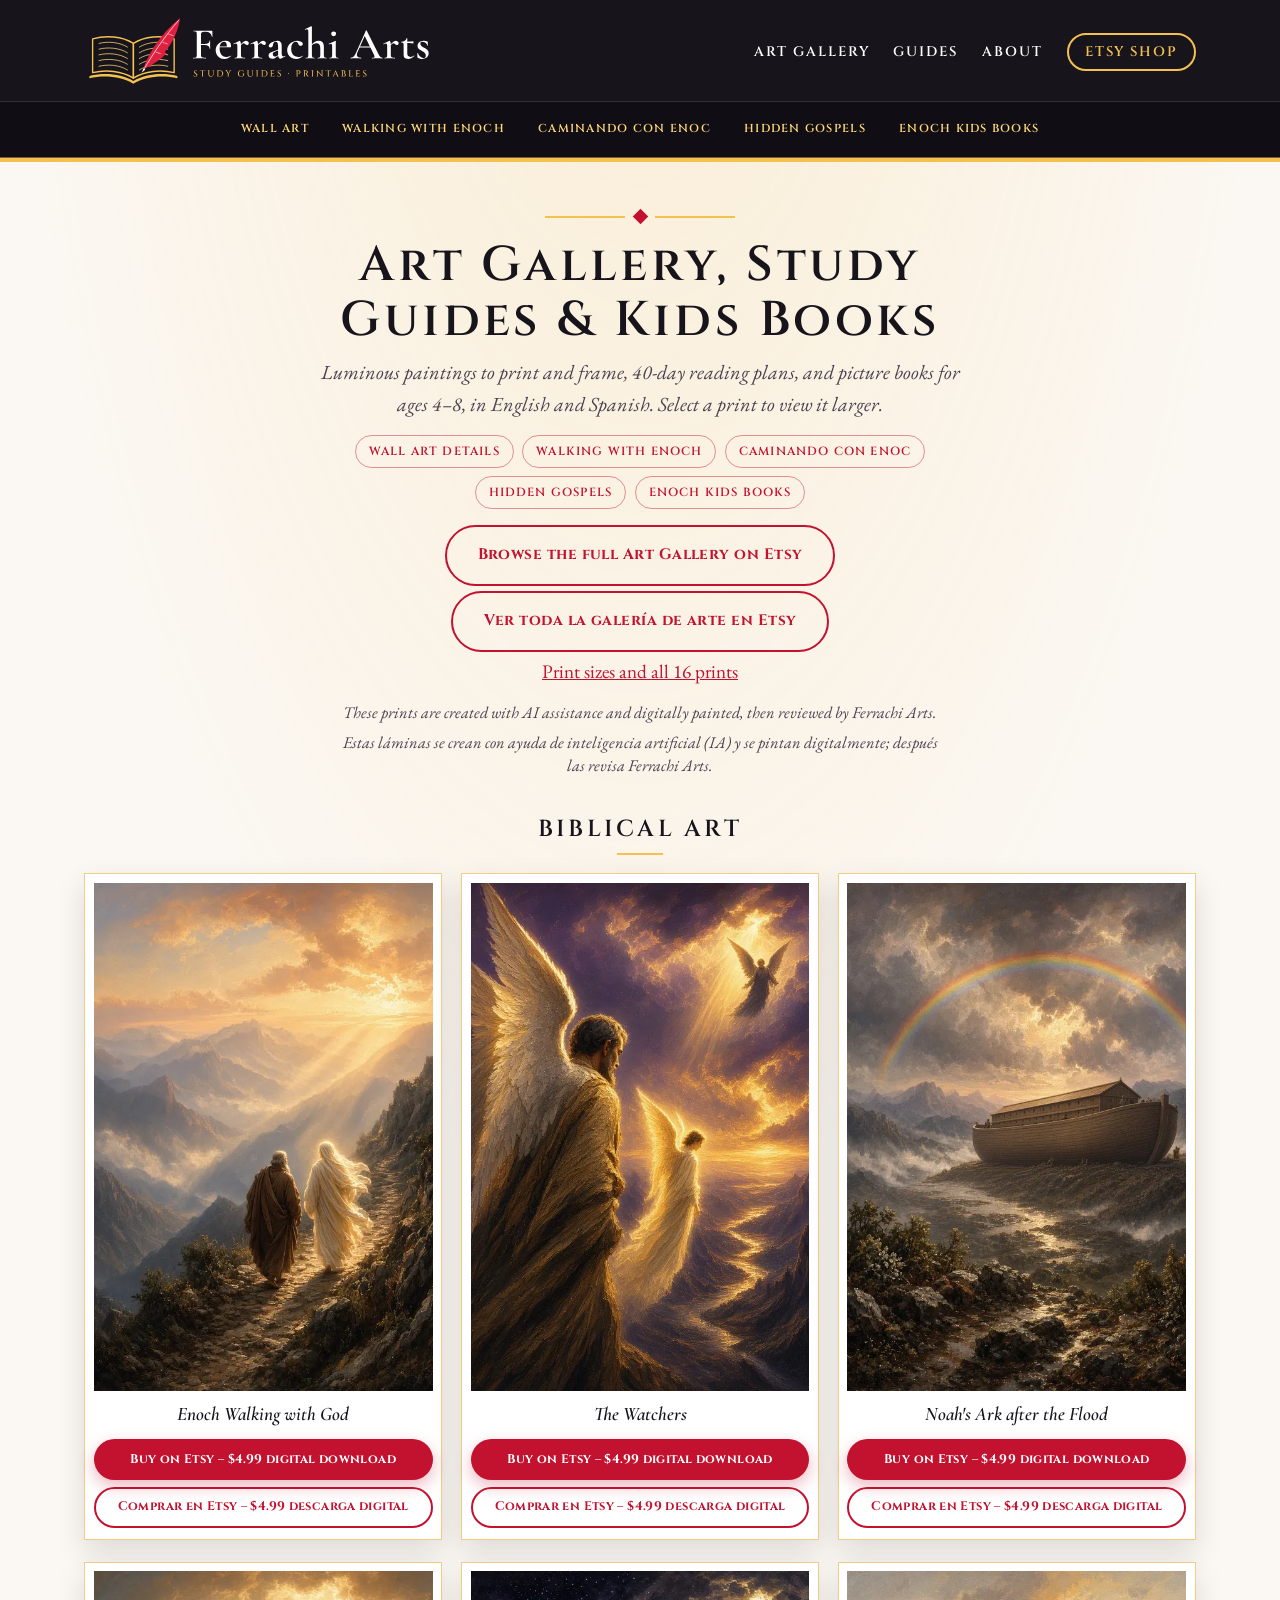
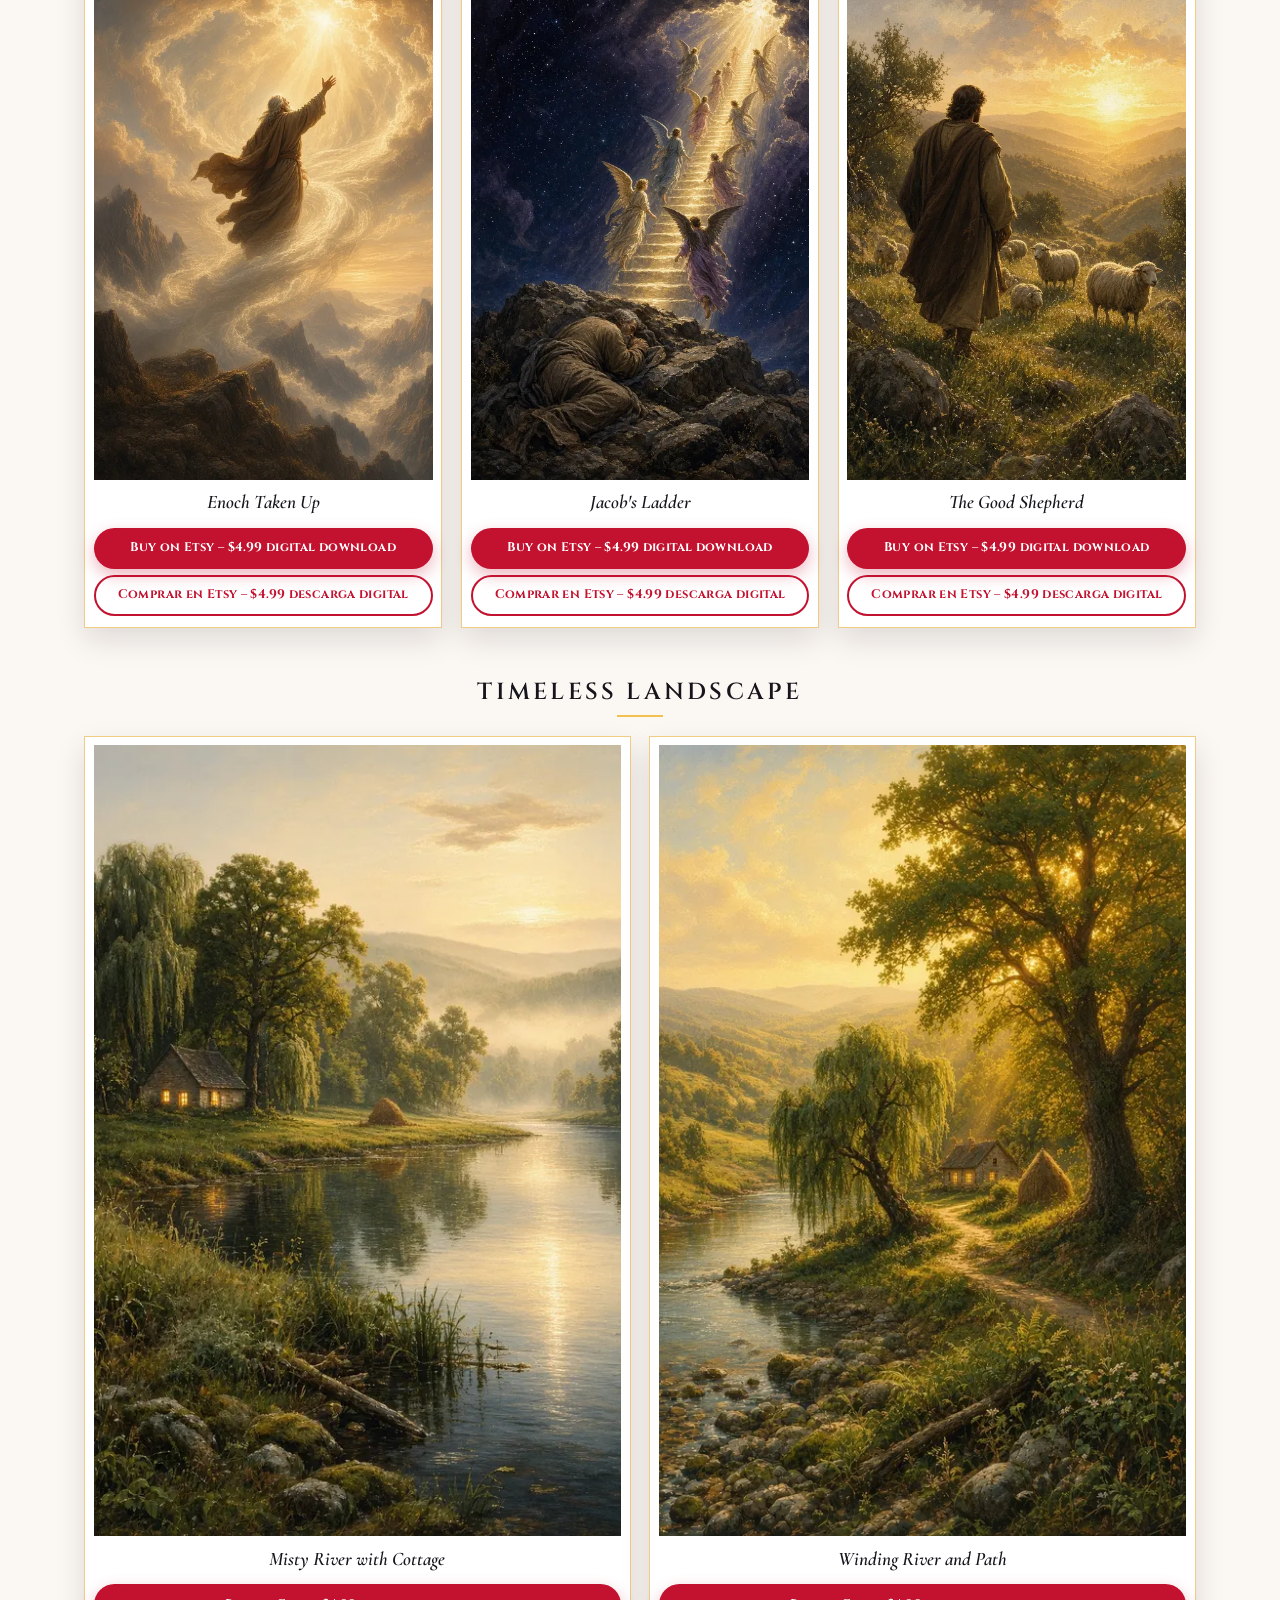
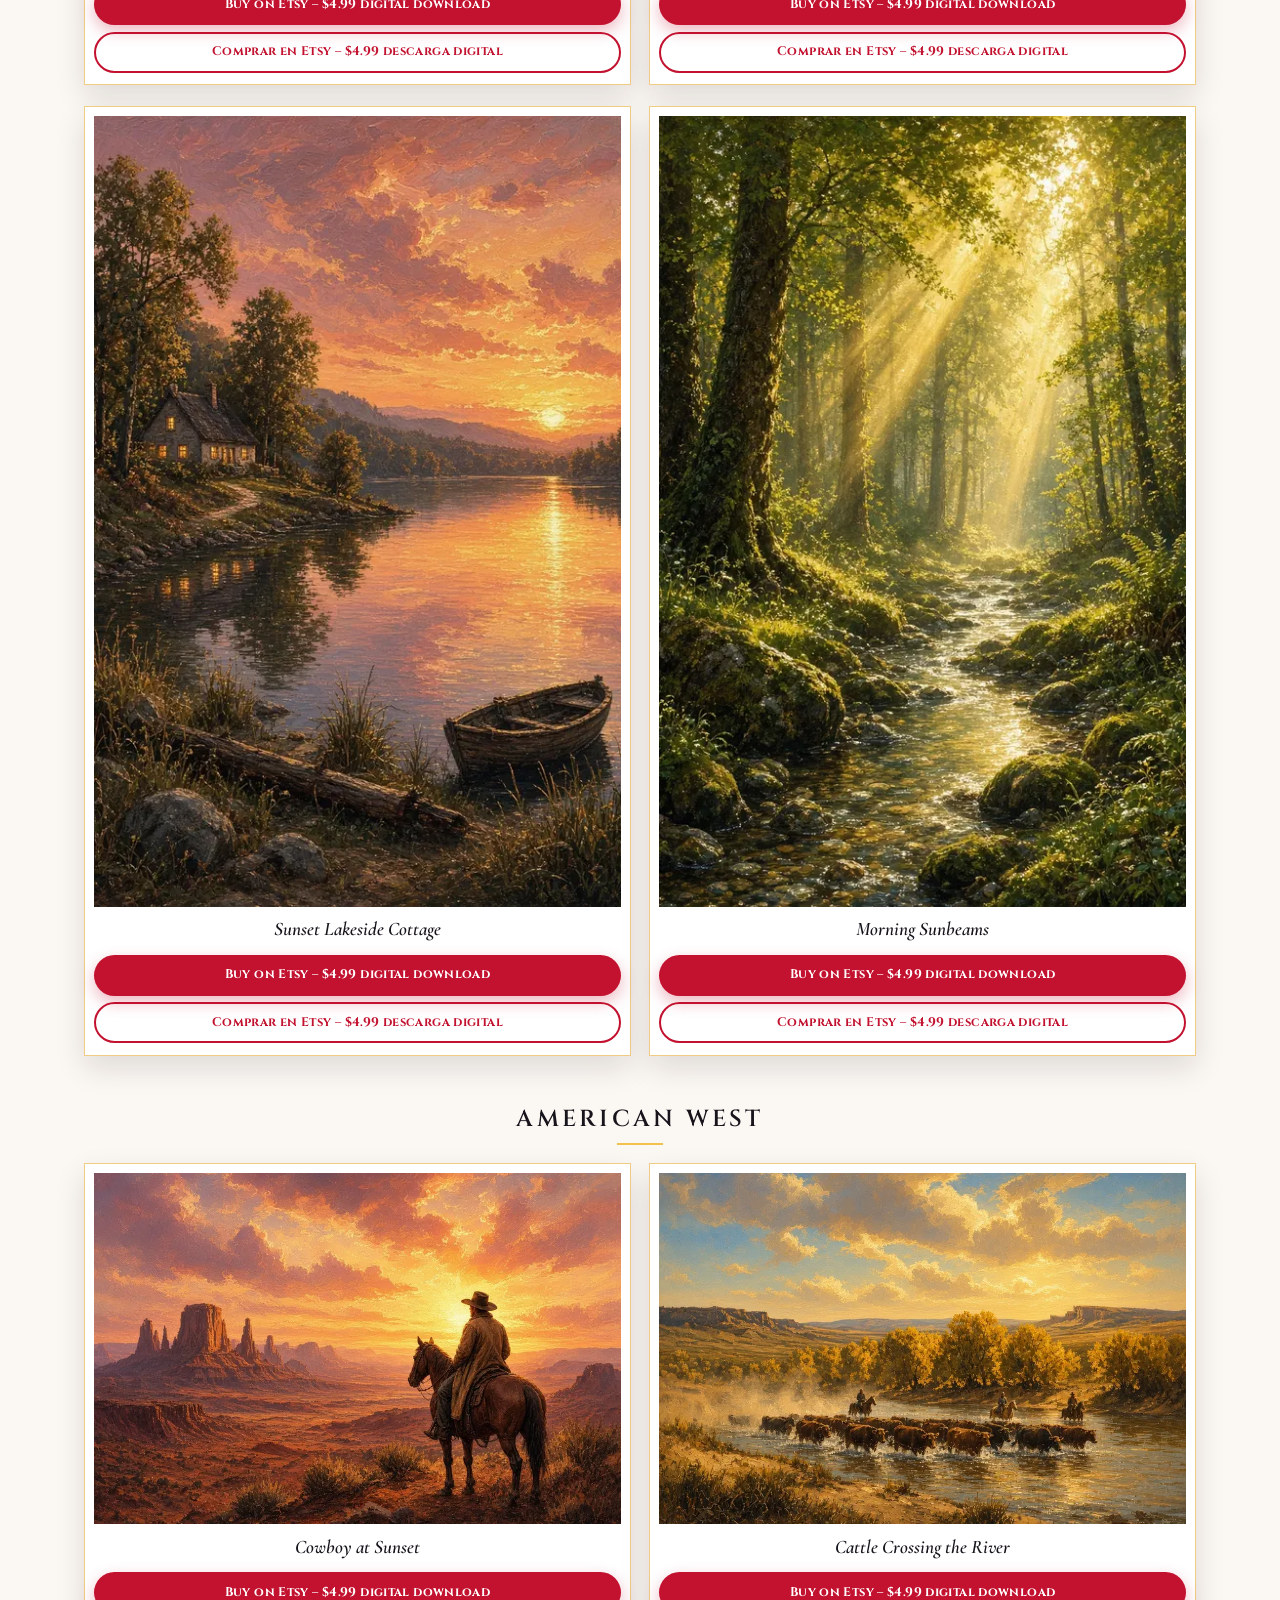
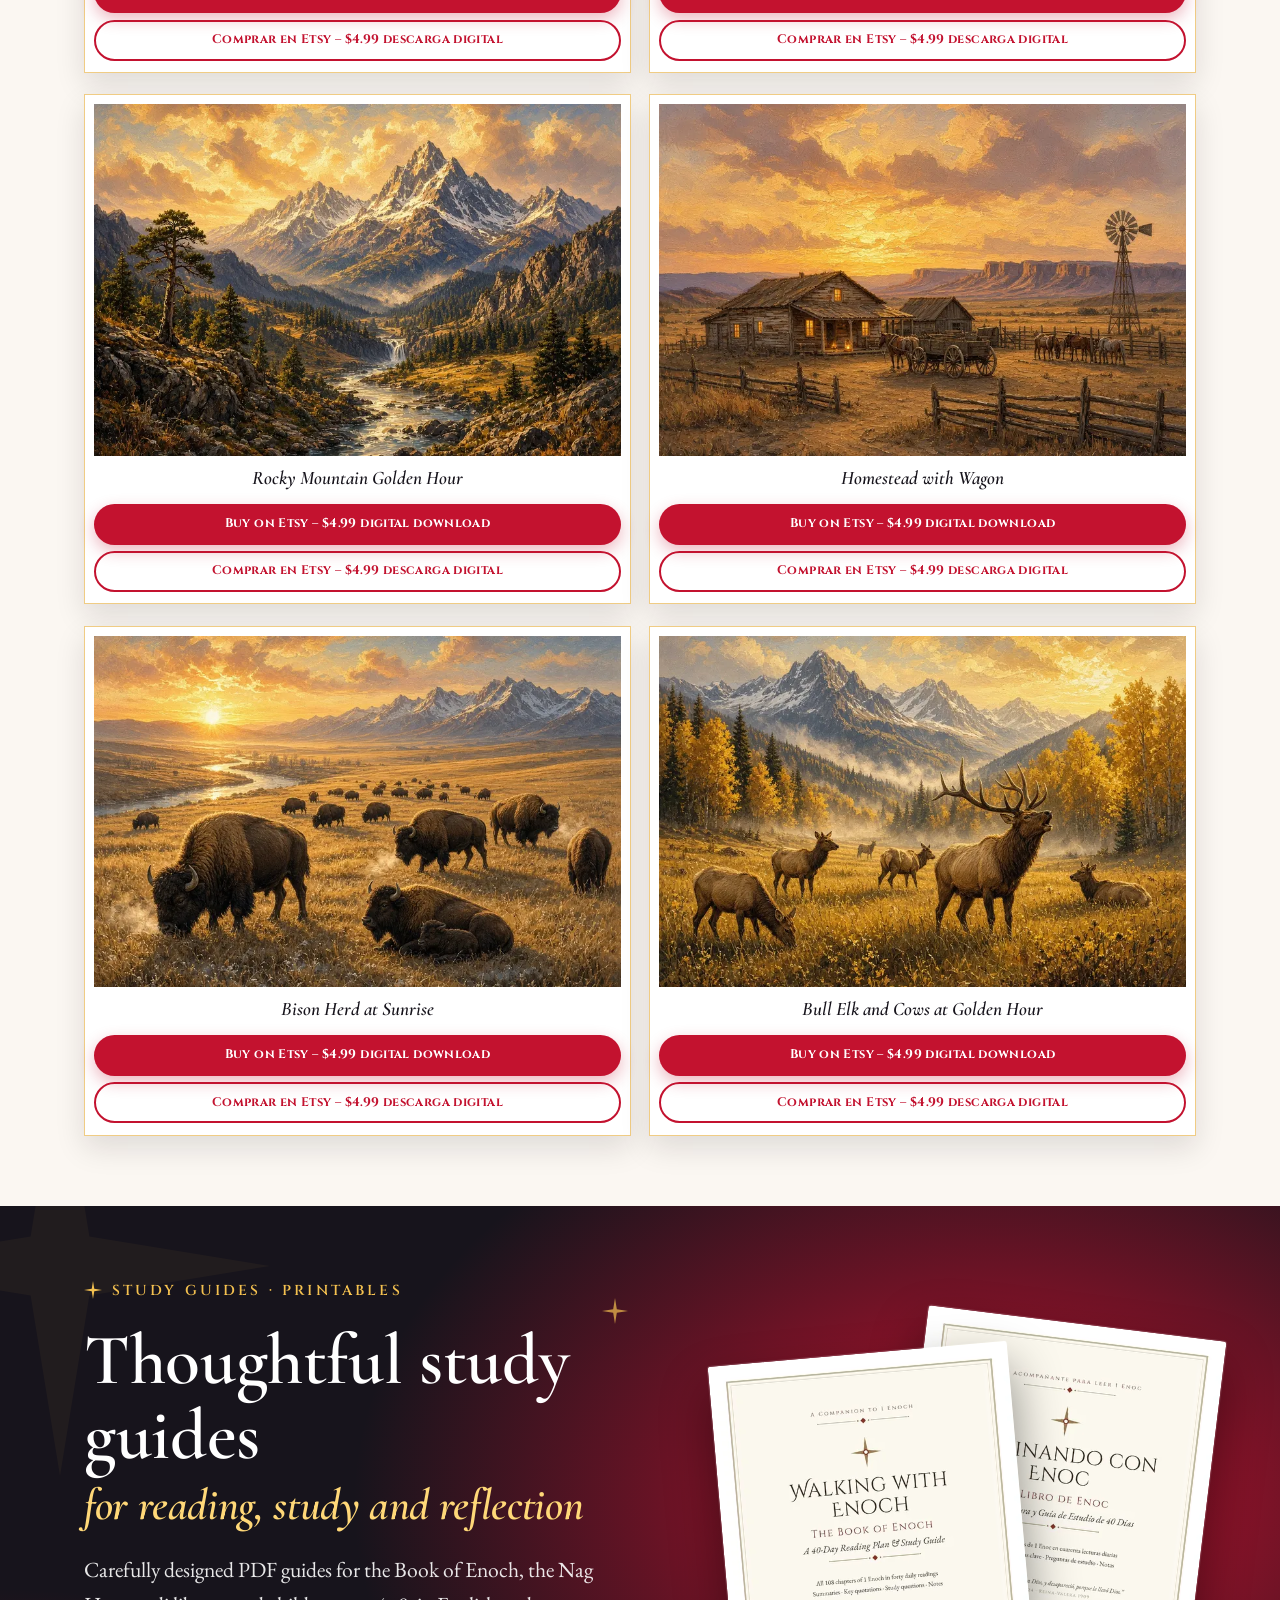
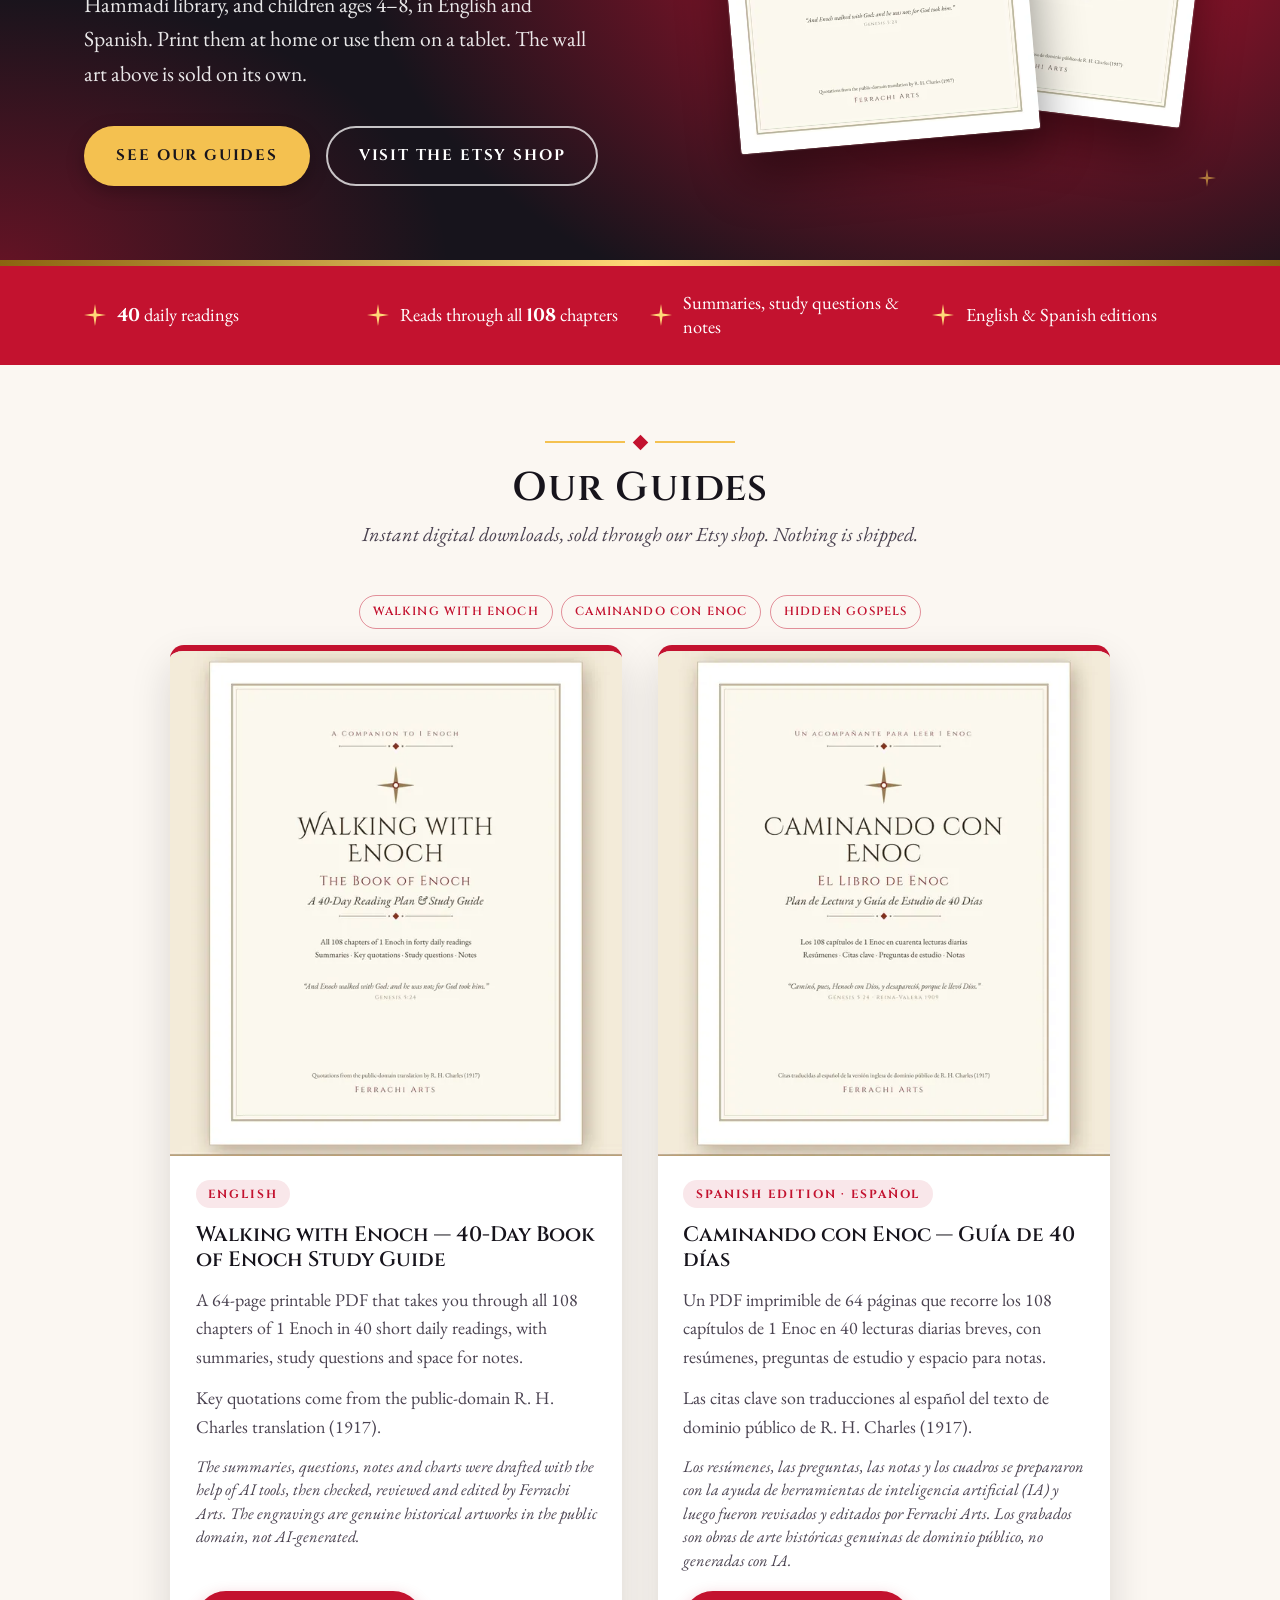
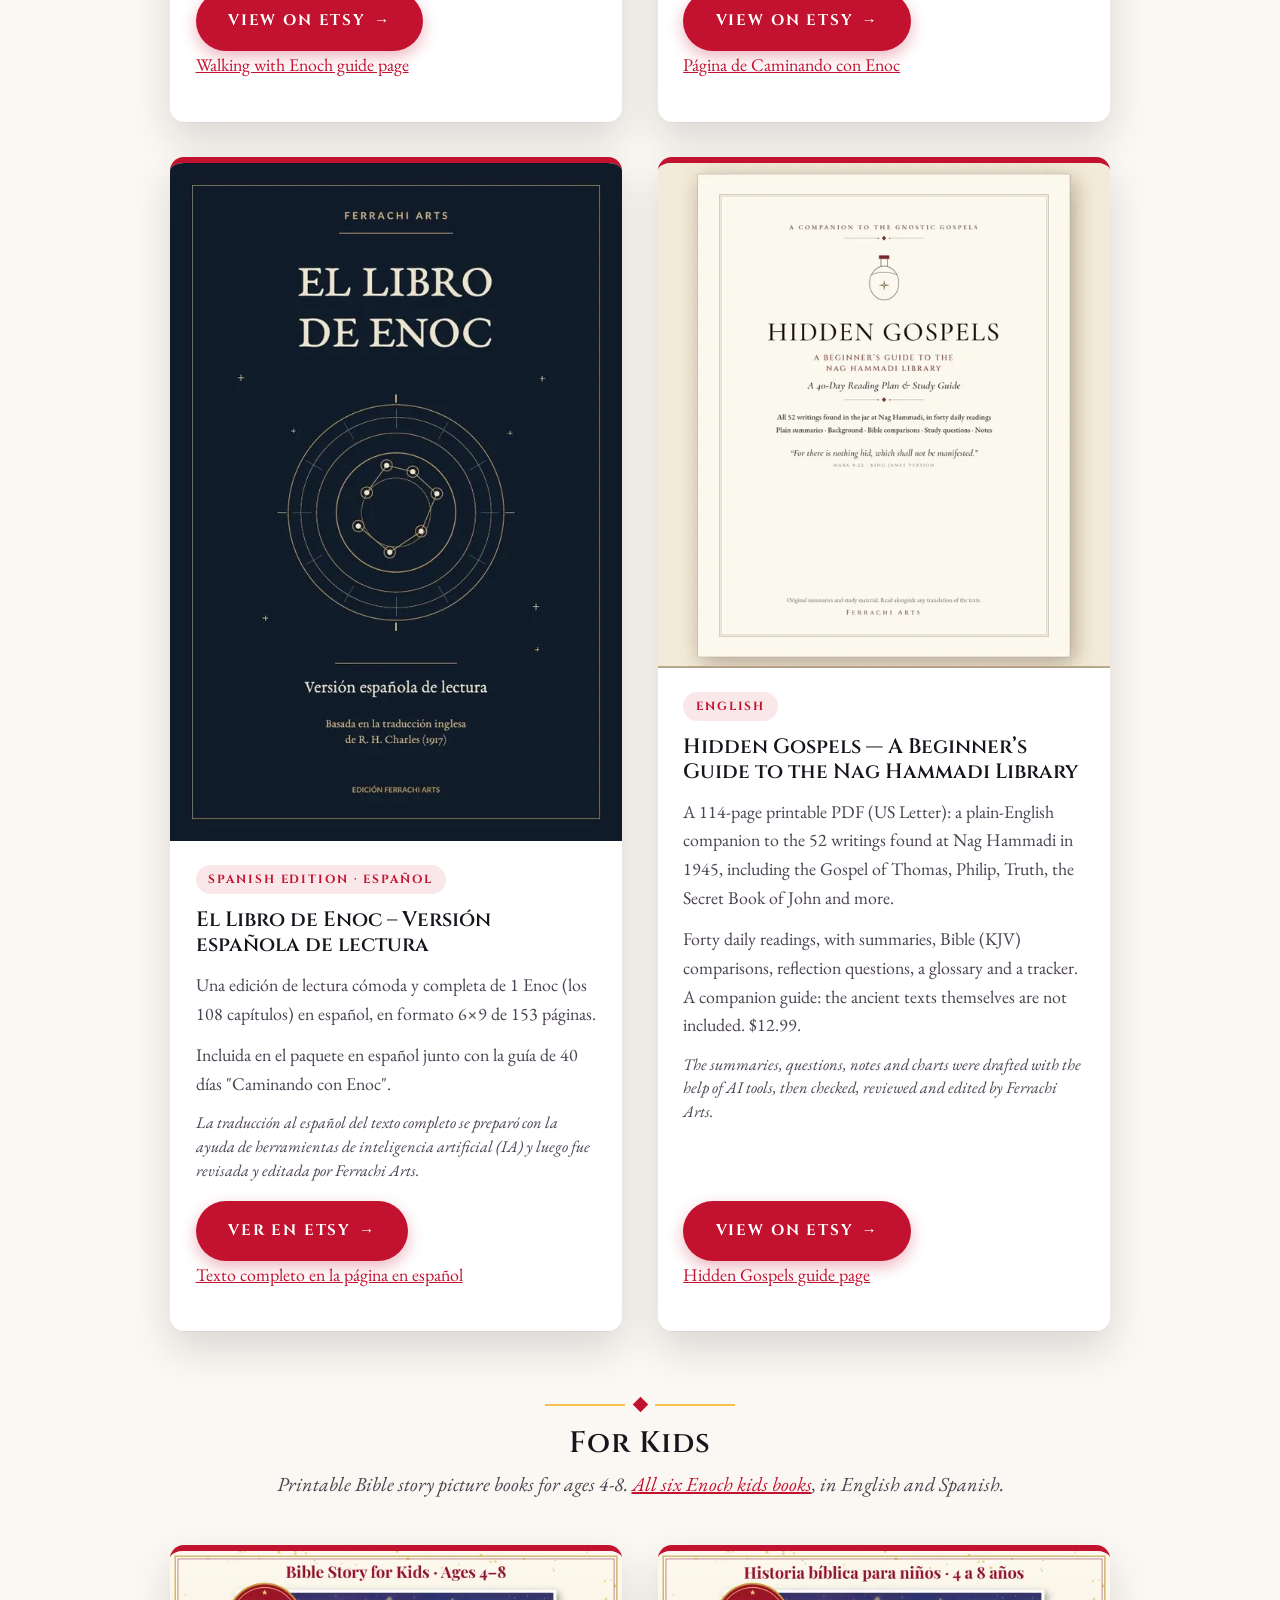
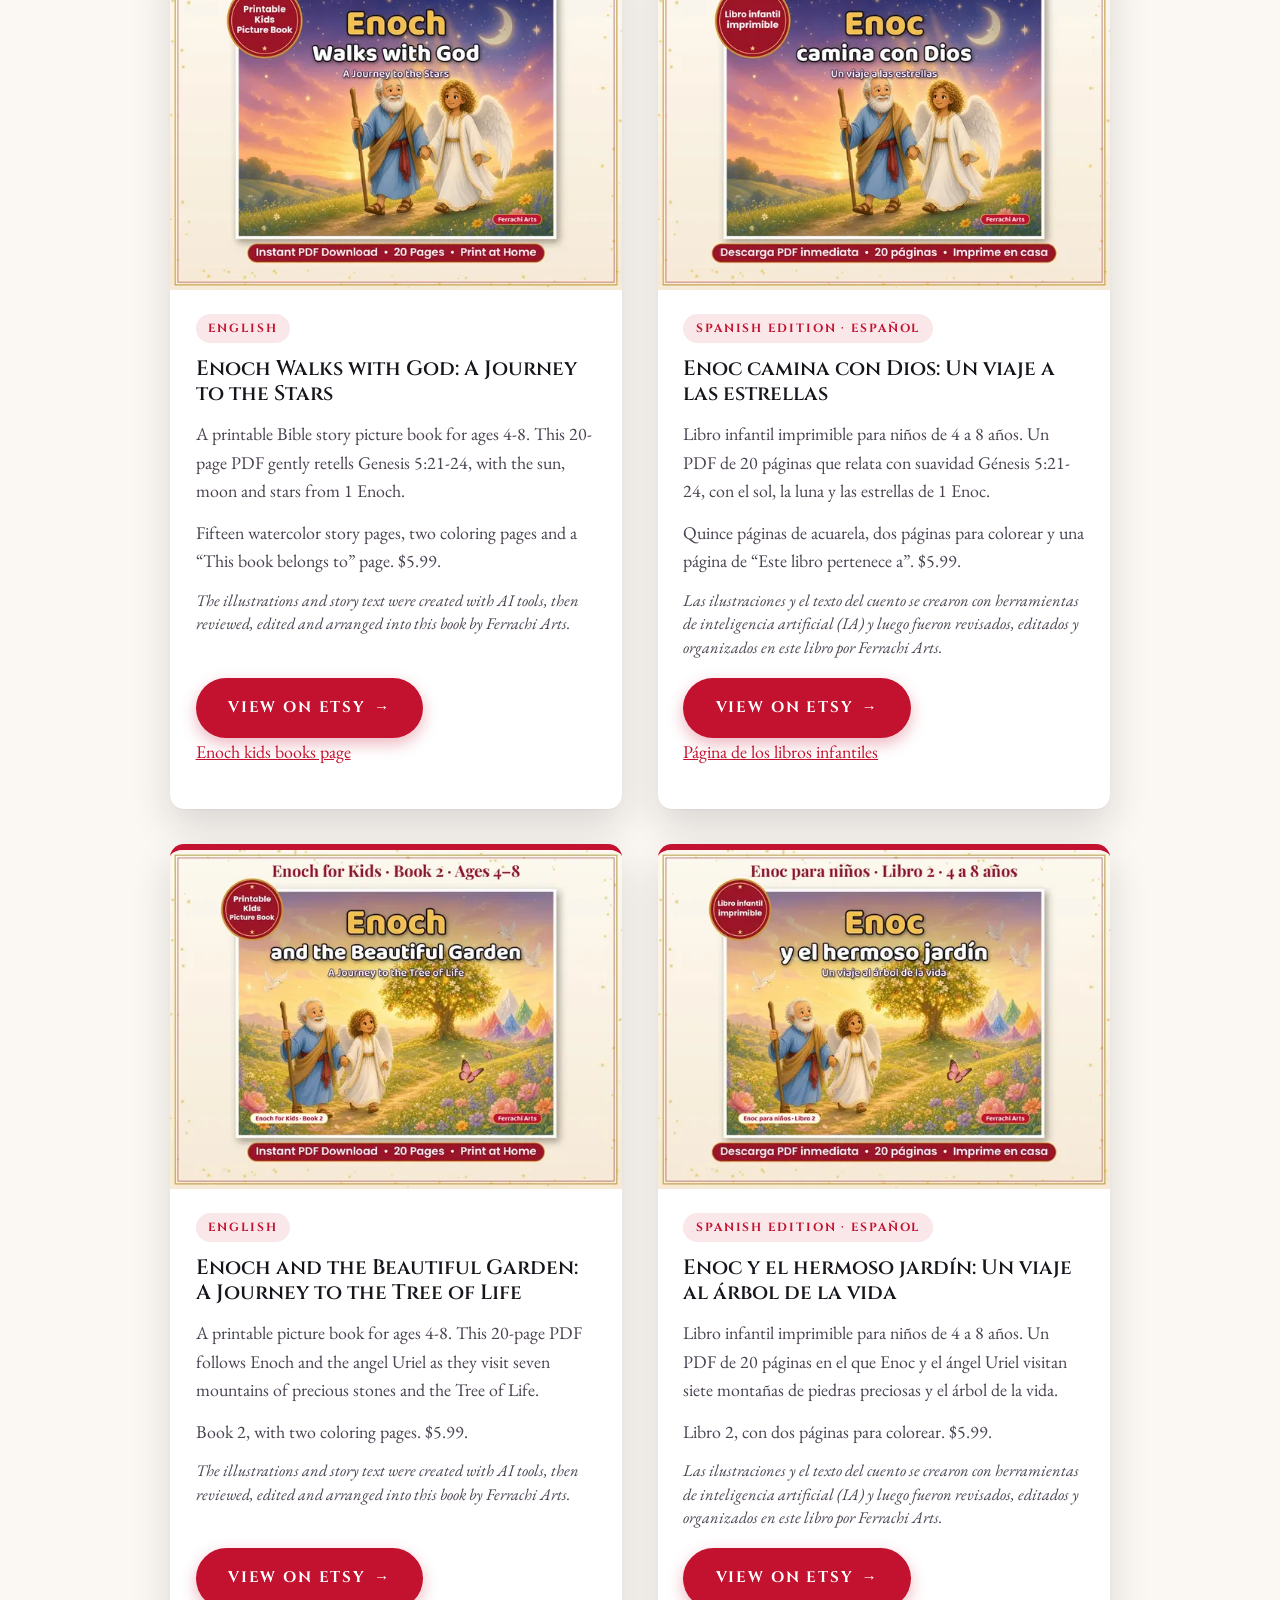
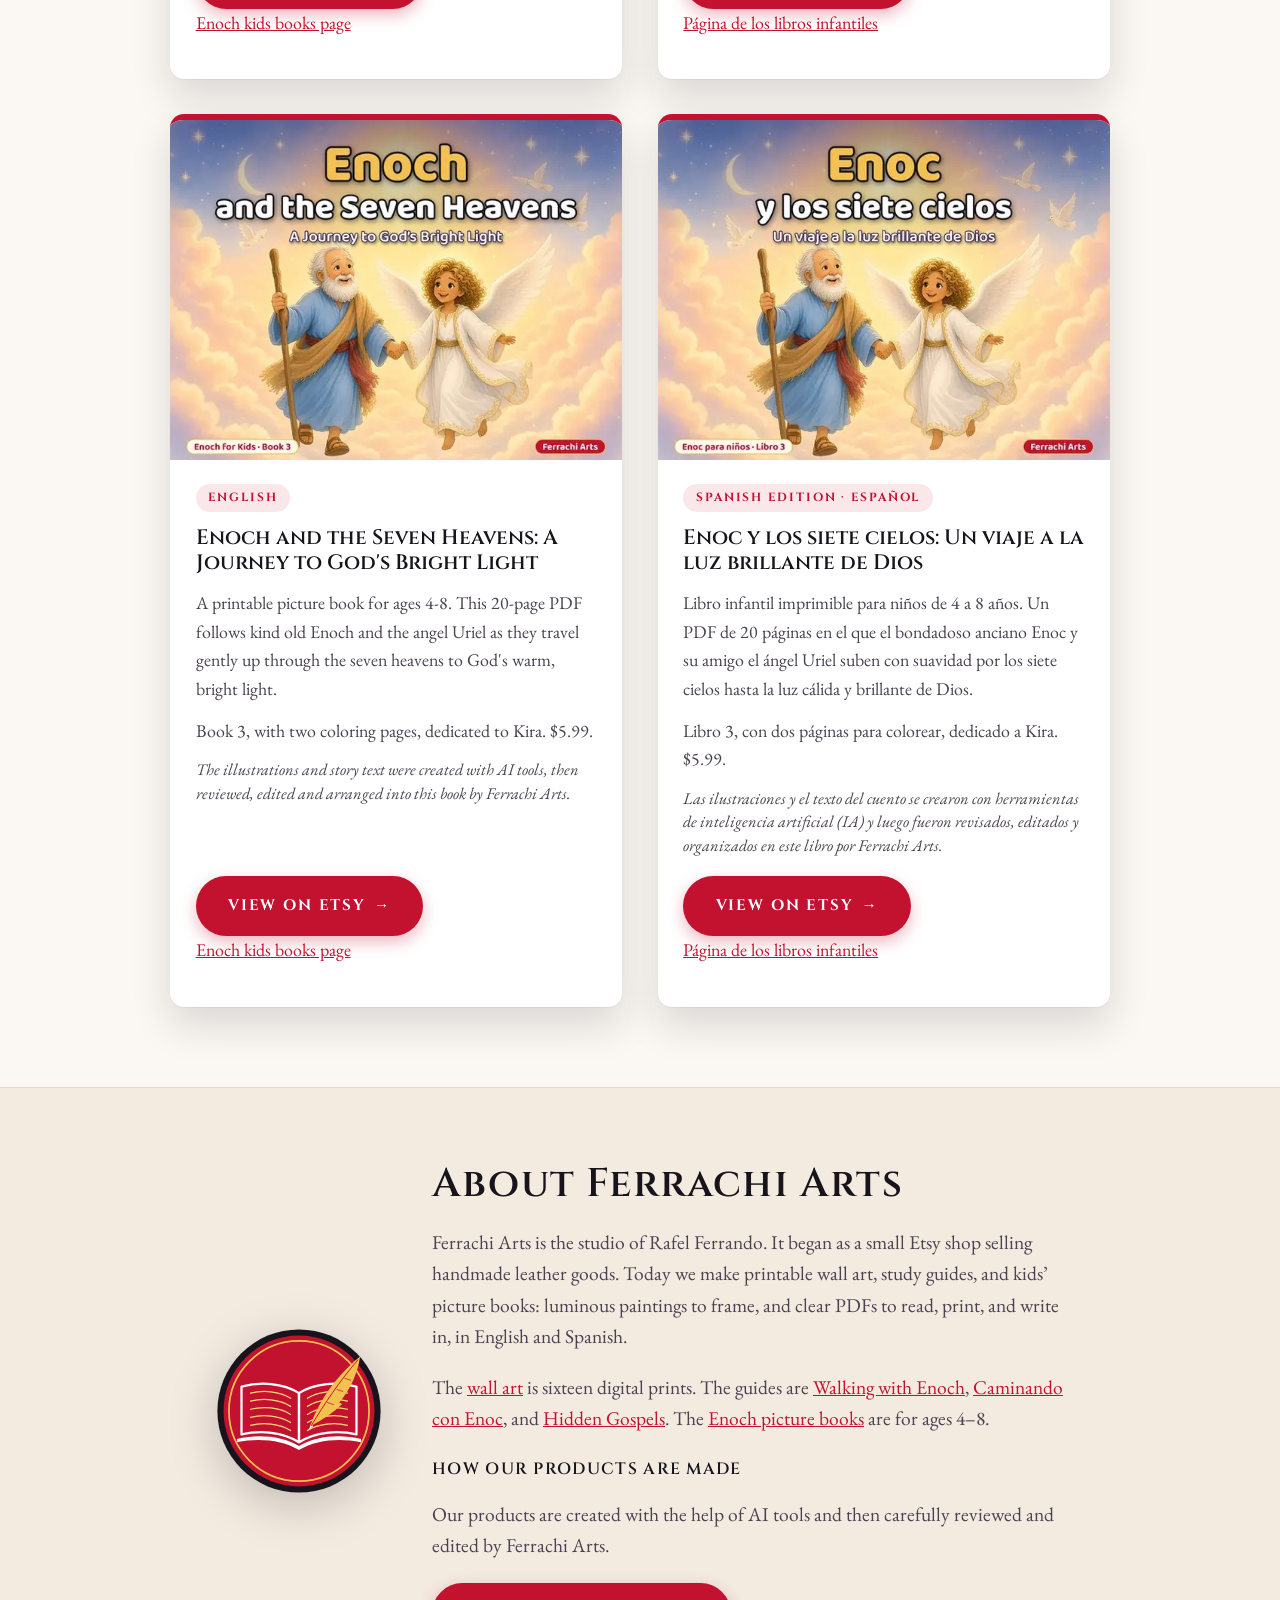
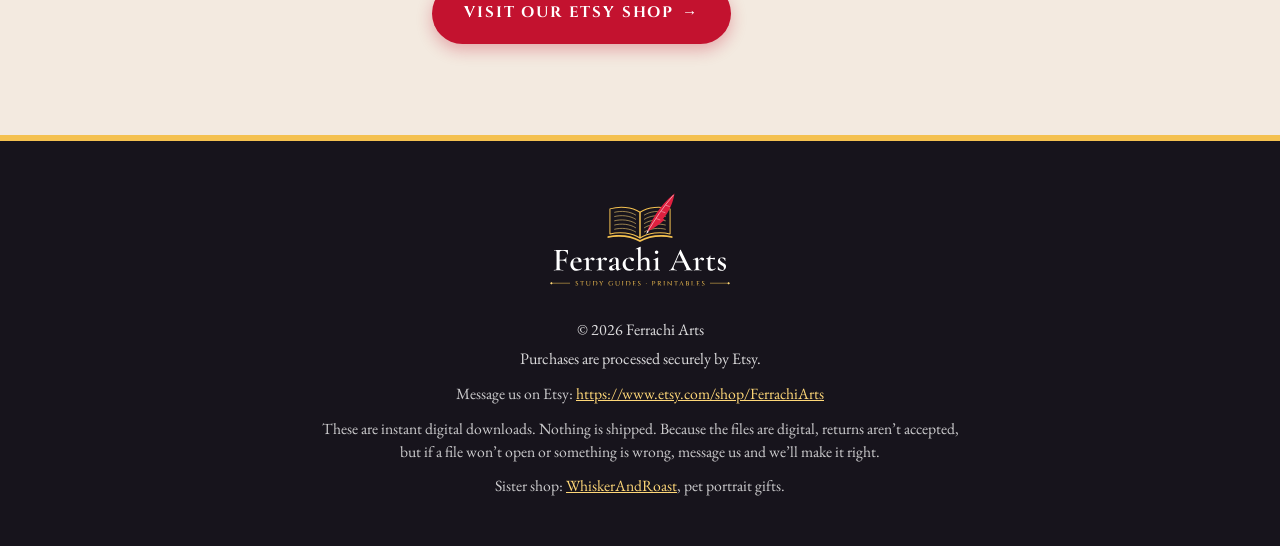
==== commit 48802368: "Add SEO pages for the study guides, kids books, and wall art. Give each product group its own URL, w" ====
--- a/index.html
+++ b/index.html
@@ -19,6 +19,20 @@
   <meta property="og:image:height" content="630">
   <meta property="og:image:alt" content="Ferrachi Arts logo">
   <meta name="twitter:card" content="summary_large_image">
+
+  <script type="application/ld+json">
+  {
+    "@context": "https://schema.org",
+    "@type": "Organization",
+    "name": "Ferrachi Arts",
+    "url": "https://ferrachiarts.com",
+    "founder": {
+      "@type": "Person",
+      "name": "Rafel Ferrando"
+    },
+    "sameAs": "https://www.etsy.com/shop/FerrachiArts"
+  }
+  </script>
 
   <link rel="icon" href="favicon.ico" sizes="any">
   <link rel="icon" href="images/icon.svg" type="image/svg+xml">
@@ -55,16 +69,33 @@
       </nav>
     </div>
   </header>
+  <nav class="site-subnav" aria-label="Product pages">
+    <ul class="wrap">
+      <li><a href="wall-art/">Wall Art</a></li>
+      <li><a href="walking-with-enoch/">Walking with Enoch</a></li>
+      <li><a href="caminando-con-enoc/" lang="es">Caminando con Enoc</a></li>
+      <li><a href="hidden-gospels/">Hidden Gospels</a></li>
+      <li><a href="enoch-kids-books/">Enoch Kids Books</a></li>
+    </ul>
+  </nav>
 
   <main id="main">
     <section id="gallery" class="gallery" aria-labelledby="gallery-title">
       <div class="wrap">
         <header class="gallery-intro">
           <div class="ornament" aria-hidden="true"><span></span><i></i><span></span></div>
-          <h1 class="gallery-title" id="gallery-title">Art Gallery</h1>
-          <p class="section-sub">Luminous, glowing-light paintings to print and frame. Select a print to view it larger.</p>
+          <h1 class="gallery-title" id="gallery-title">Art Gallery, Study Guides &amp; Kids Books</h1>
+          <p class="section-sub">Luminous paintings to print and frame, 40-day reading plans, and picture books for ages 4–8, in English and Spanish. Select a print to view it larger.</p>
+          <p class="page-links">
+            <a href="wall-art/">Wall art details</a>
+            <a href="walking-with-enoch/">Walking with Enoch</a>
+            <a href="caminando-con-enoc/" lang="es">Caminando con Enoc</a>
+            <a href="hidden-gospels/">Hidden Gospels</a>
+            <a href="enoch-kids-books/">Enoch kids books</a>
+          </p>
           <p class="gallery-browse"><a class="btn btn-outline" href="https://www.etsy.com/shop/FerrachiArts" target="_blank" rel="noopener">Browse the full Art Gallery on Etsy</a></p>
           <p class="gallery-browse" lang="es"><a class="btn btn-outline" href="https://www.etsy.com/shop/FerrachiArts" target="_blank" rel="noopener" lang="en">Ver toda la galería de arte en Etsy</a></p>
+          <p class="gallery-browse"><a href="wall-art/">Print sizes and all 16 prints</a></p>
           <p class="ai-note">These prints are created with AI assistance and digitally painted, then reviewed by Ferrachi Arts.</p>
           <p class="ai-note" lang="es">Estas láminas se crean con ayuda de inteligencia artificial (IA) y se pintan digitalmente; después las revisa Ferrachi Arts.</p>
         </header>
@@ -353,7 +384,7 @@
         <div class="hero-text">
           <p class="eyebrow"><svg aria-hidden="true"><use href="#star"/></svg> Study guides · Printables</p>
           <h2 class="hero-title">Thoughtful study guides <em>for reading, study and reflection</em></h2>
-          <p class="lead">Carefully designed PDF guides. Print them at home or use them on a tablet.</p>
+          <p class="lead">Carefully designed PDF guides for the Book of Enoch, the Nag Hammadi library, and children ages 4–8, in English and Spanish. Print them at home or use them on a tablet. The wall art above is sold on its own.</p>
           <div class="hero-actions">
             <a class="btn btn-gold" href="#guides">See our guides</a>
             <a class="btn btn-ghost" href="https://www.etsy.com/shop/FerrachiArts" target="_blank" rel="noopener">Visit the Etsy shop</a>
@@ -388,6 +419,11 @@
         <div class="ornament" aria-hidden="true"><span></span><i></i><span></span></div>
         <h2 class="section-title">Our Guides</h2>
         <p class="section-sub">Instant digital downloads, sold through our Etsy shop. Nothing is shipped.</p>
+        <p class="page-links">
+          <a href="walking-with-enoch/">Walking with Enoch</a>
+          <a href="caminando-con-enoc/" lang="es">Caminando con Enoc</a>
+          <a href="hidden-gospels/">Hidden Gospels</a>
+        </p>
 
         <div class="cards">
           <article class="card">
@@ -403,6 +439,7 @@
               <p>Key quotations come from the public-domain R.&nbsp;H. Charles translation (1917).</p>
               <p class="ai-note">The summaries, questions, notes and charts were drafted with the help of AI tools, then checked, reviewed and edited by Ferrachi Arts. The engravings are genuine historical artworks in the public domain, not AI-generated.</p>
               <a class="btn btn-primary" href="https://www.etsy.com/listing/4603578469/book-of-enoch-40-day-reading-plan-and" target="_blank" rel="noopener" aria-label="View Walking with Enoch on Etsy (opens in a new tab)">View on Etsy <span aria-hidden="true">→</span></a>
+              <p class="card-more"><a href="walking-with-enoch/">Walking with Enoch guide page</a></p>
             </div>
           </article>
 
@@ -419,6 +456,7 @@
               <p>Las citas clave son traducciones al español del texto de dominio público de R.&nbsp;H. Charles (1917).</p>
               <p class="ai-note">Los resúmenes, las preguntas, las notas y los cuadros se prepararon con la ayuda de herramientas de inteligencia artificial (IA) y luego fueron revisados y editados por Ferrachi Arts. Los grabados son obras de arte históricas genuinas de dominio público, no generadas con IA.</p>
               <a class="btn btn-primary" href="https://www.etsy.com/listing/4603931727/libro-de-enoc-en-espanol-plan-de-lectura" target="_blank" rel="noopener" lang="en" aria-label="View Caminando con Enoc on Etsy (opens in a new tab)">View on Etsy <span aria-hidden="true">→</span></a>
+              <p class="card-more"><a href="caminando-con-enoc/">Página de Caminando con Enoc</a></p>
             </div>
           </article>
 
@@ -435,6 +473,7 @@
               <p>Incluida en el paquete en español junto con la guía de 40 días "Caminando con Enoc".</p>
               <p class="ai-note">La traducción al español del texto completo se preparó con la ayuda de herramientas de inteligencia artificial (IA) y luego fue revisada y editada por Ferrachi Arts.</p>
               <a class="btn btn-primary" href="https://www.etsy.com/listing/4603931727" target="_blank" rel="noopener" aria-label="Ver El Libro de Enoc en Etsy (se abre en una pestaña nueva)">Ver en Etsy <span aria-hidden="true">→</span></a>
+              <p class="card-more"><a href="caminando-con-enoc/#texto-completo">Texto completo en la página en español</a></p>
             </div>
           </article>
 
@@ -451,6 +490,7 @@
               <p>Forty daily readings, with summaries, Bible (KJV) comparisons, reflection questions, a glossary and a tracker. A companion guide: the ancient texts themselves are not included. $12.99.</p>
               <p class="ai-note">The summaries, questions, notes and charts were drafted with the help of AI tools, then checked, reviewed and edited by Ferrachi Arts.</p>
               <a class="btn btn-primary" href="https://www.etsy.com/listing/4606301725/nag-hammadi-library-study-guide-gnostic" target="_blank" rel="noopener" aria-label="View Hidden Gospels on Etsy (opens in a new tab)">View on Etsy <span aria-hidden="true">→</span></a>
+              <p class="card-more"><a href="hidden-gospels/">Hidden Gospels guide page</a></p>
             </div>
           </article>
         </div>
@@ -459,7 +499,7 @@
         <div class="product-group" id="for-kids">
           <div class="ornament" aria-hidden="true"><span></span><i></i><span></span></div>
           <h2 class="section-title">For Kids</h2>
-          <p class="section-sub">Printable Bible story picture books for ages 4-8.</p>
+          <p class="section-sub">Printable Bible story picture books for ages 4-8. <a href="enoch-kids-books/">All six Enoch kids books</a>, in English and Spanish.</p>
 
           <div class="cards">
             <article class="card">
@@ -475,6 +515,7 @@
                 <p>Fifteen watercolor story pages, two coloring pages and a “This book belongs to” page. $5.99.</p>
                 <p class="ai-note">The illustrations and story text were created with AI tools, then reviewed, edited and arranged into this book by Ferrachi Arts.</p>
                 <a class="btn btn-primary" href="https://www.etsy.com/listing/4604917497/enoch-walks-with-god-printable-bible" target="_blank" rel="noopener" aria-label="View Enoch Walks with God on Etsy (opens in a new tab)">View on Etsy <span aria-hidden="true">→</span></a>
+                <p class="card-more"><a href="enoch-kids-books/#enoch-walks-with-god">Enoch kids books page</a></p>
               </div>
             </article>
 
@@ -491,6 +532,7 @@
                 <p>Quince páginas de acuarela, dos páginas para colorear y una página de “Este libro pertenece a”. $5.99.</p>
                 <p class="ai-note">Las ilustraciones y el texto del cuento se crearon con herramientas de inteligencia artificial (IA) y luego fueron revisados, editados y organizados en este libro por Ferrachi Arts.</p>
                 <a class="btn btn-primary" href="https://www.etsy.com/listing/4604940236/enoc-camina-con-dios-libro-infantil" target="_blank" rel="noopener" lang="en" aria-label="View Enoc camina con Dios on Etsy (opens in a new tab)">View on Etsy <span aria-hidden="true">→</span></a>
+                <p class="card-more"><a href="enoch-kids-books/#enoc-camina-con-dios">Página de los libros infantiles</a></p>
               </div>
             </article>
 
@@ -507,6 +549,7 @@
                 <p>Book 2, with two coloring pages. $5.99.</p>
                 <p class="ai-note">The illustrations and story text were created with AI tools, then reviewed, edited and arranged into this book by Ferrachi Arts.</p>
                 <a class="btn btn-primary" href="https://www.etsy.com/listing/4604993773/enoch-and-the-beautiful-garden-printable" target="_blank" rel="noopener" aria-label="View Enoch and the Beautiful Garden on Etsy (opens in a new tab)">View on Etsy <span aria-hidden="true">→</span></a>
+                <p class="card-more"><a href="enoch-kids-books/#enoch-and-the-beautiful-garden">Enoch kids books page</a></p>
               </div>
             </article>
 
@@ -523,6 +566,7 @@
                 <p>Libro 2, con dos páginas para colorear. $5.99.</p>
                 <p class="ai-note">Las ilustraciones y el texto del cuento se crearon con herramientas de inteligencia artificial (IA) y luego fueron revisados, editados y organizados en este libro por Ferrachi Arts.</p>
                 <a class="btn btn-primary" href="https://www.etsy.com/listing/4604996241/enoc-y-el-hermoso-jardin-libro-infantil" target="_blank" rel="noopener" lang="en" aria-label="View Enoc y el hermoso jardín on Etsy (opens in a new tab)">View on Etsy <span aria-hidden="true">→</span></a>
+                <p class="card-more"><a href="enoch-kids-books/#enoc-y-el-hermoso-jardin">Página de los libros infantiles</a></p>
               </div>
             </article>
 
@@ -539,6 +583,7 @@
                 <p>Book 3, with two coloring pages, dedicated to Kira. $5.99.</p>
                 <p class="ai-note">The illustrations and story text were created with AI tools, then reviewed, edited and arranged into this book by Ferrachi Arts.</p>
                 <a class="btn btn-primary" href="https://www.etsy.com/listing/4605166567" target="_blank" rel="noopener" aria-label="View Enoch and the Seven Heavens on Etsy (opens in a new tab)">View on Etsy <span aria-hidden="true">→</span></a>
+                <p class="card-more"><a href="enoch-kids-books/#enoch-and-the-seven-heavens">Enoch kids books page</a></p>
               </div>
             </article>
 
@@ -555,6 +600,7 @@
                 <p>Libro 3, con dos páginas para colorear, dedicado a Kira. $5.99.</p>
                 <p class="ai-note">Las ilustraciones y el texto del cuento se crearon con herramientas de inteligencia artificial (IA) y luego fueron revisados, editados y organizados en este libro por Ferrachi Arts.</p>
                 <a class="btn btn-primary" href="https://www.etsy.com/listing/4605189368" target="_blank" rel="noopener" lang="en" aria-label="View Enoc y los siete cielos on Etsy (opens in a new tab)">View on Etsy <span aria-hidden="true">→</span></a>
+                <p class="card-more"><a href="enoch-kids-books/#enoc-y-los-siete-cielos">Página de los libros infantiles</a></p>
               </div>
             </article>
           </div>
@@ -567,7 +613,8 @@
         <img src="images/icon.svg" alt="" class="about-icon" width="160" height="160">
         <div>
           <h2 class="section-title">About Ferrachi Arts</h2>
-          <p>Ferrachi Arts began as a small Etsy shop selling handmade leather goods. Today we create digital study guides and printables: clear, carefully laid-out PDFs made to be read, printed and written in.</p>
+          <p>Ferrachi Arts is the studio of Rafel Ferrando. It began as a small Etsy shop selling handmade leather goods. Today we make printable wall art, study guides, and kids’ picture books: luminous paintings to frame, and clear PDFs to read, print, and write in, in English and Spanish.</p>
+          <p>The <a href="wall-art/">wall art</a> is sixteen digital prints. The guides are <a href="walking-with-enoch/">Walking with Enoch</a>, <a href="caminando-con-enoc/" lang="es">Caminando con Enoc</a>, and <a href="hidden-gospels/">Hidden Gospels</a>. The <a href="enoch-kids-books/">Enoch picture books</a> are for ages 4–8.</p>
           <h3 class="made-title">How our products are made</h3>
           <p>Our products are created with the help of AI tools and then carefully reviewed and edited by Ferrachi Arts.</p>
           <p class="shop-link"><a class="btn btn-primary" href="https://www.etsy.com/shop/FerrachiArts" target="_blank" rel="noopener">Visit our Etsy shop <span aria-hidden="true">→</span></a></p>
@@ -581,6 +628,9 @@
       <img src="images/logo_dark.svg" alt="Ferrachi Arts — Study Guides &amp; Printables" class="footer-logo" width="1200" height="515" loading="lazy">
       <p>© 2026 Ferrachi Arts</p>
       <p>Purchases are processed securely by Etsy.</p>
+      <p class="fine-print">Message us on Etsy: <a href="https://www.etsy.com/shop/FerrachiArts">https://www.etsy.com/shop/FerrachiArts</a></p>
+      <p class="fine-print">These are instant digital downloads. Nothing is shipped. Because the files are digital, returns aren’t accepted, but if a file won’t open or something is wrong, message us and we’ll make it right.</p>
+      <p class="fine-print">Sister shop: <a href="https://whiskerandroast.com">WhiskerAndRoast</a>, pet portrait gifts.</p>
     </div>
   </footer>
 
--- a/css/style.css
+++ b/css/style.css
@@ -94,6 +94,9 @@
 .product-group + .product-group { margin-top: clamp(2.8rem, 6vw, 4.25rem); }
 .product-group + .product-group .section-title { font-size: clamp(1.45rem, 2.6vw, 1.85rem); }
 .cards { display: grid; grid-template-columns: repeat(auto-fit, minmax(300px, 1fr)); gap: 2.2rem; max-width: 940px; margin: 0 auto; }
+@media (min-width: 980px) {
+  .cards.cards-three { max-width: 1160px; grid-template-columns: repeat(3, 1fr); }
+}
 .card { background: #fff; border-radius: 14px; overflow: hidden; display: flex; flex-direction: column; border-top: 6px solid var(--primary);
   box-shadow: 0 1px 0 rgba(0,0,0,.04), 0 18px 40px color-mix(in srgb, var(--dark) 14%, transparent); transition: transform .2s, box-shadow .2s; }
 .card:hover { transform: translateY(-3px); box-shadow: 0 24px 48px color-mix(in srgb, var(--dark) 20%, transparent); }
@@ -229,3 +232,60 @@
   .lightbox-next { right: .35rem; }
   .lightbox-close { top: .45rem; right: .45rem; }
 }
+
+/* Product navigation — sits under the main header on every page */
+.site-subnav { background: #100e14; border-bottom: 1px solid rgba(244,193,80,.45); }
+.site-subnav ul { list-style: none; display: flex; flex-wrap: wrap; justify-content: center; gap: .35rem .45rem; margin: 0 auto; padding-top: .55rem; padding-bottom: .7rem; }
+.site-subnav a { display: inline-block; font-family: var(--serif-caps); font-weight: 600; font-size: .72rem; letter-spacing: .11em; text-transform: uppercase; color: var(--gold-lt); text-decoration: none; padding: .38rem .75rem; border-radius: 999px; border: 1px solid transparent; }
+.site-subnav a:hover, .site-subnav a[aria-current="page"] { color: var(--dark); background: var(--gold); border-color: var(--gold); }
+
+.page-links { display: flex; flex-wrap: wrap; gap: .45rem .55rem; justify-content: center; margin: .2rem 0 1rem; }
+.page-links a { font-family: var(--serif-caps); font-weight: 600; font-size: .74rem; letter-spacing: .1em; text-transform: uppercase; text-decoration: none; color: var(--primary); border: 1px solid color-mix(in srgb, var(--primary) 45%, transparent); border-radius: 999px; padding: .4rem .8rem; }
+.page-links a:hover { background: var(--primary); color: #fff; }
+.card-more { margin: .75rem 0 0; font-size: 1.02rem; }
+
+/* Product pages */
+.product-hero { padding: 3.1rem 0 3.3rem; }
+.product-hero .hero-title { font-size: clamp(2.15rem, 4.6vw, 3.7rem); }
+.crumbs { margin: 0 0 1rem; font-family: var(--serif-caps); font-weight: 600; font-size: .72rem; letter-spacing: .14em; text-transform: uppercase; }
+.crumbs a { color: var(--gold); text-decoration: none; }
+.crumbs a:hover { color: var(--gold-lt); }
+.price-tag { margin: 0 0 1.15rem; font-family: var(--serif-caps); font-weight: 700; font-size: 1.55rem; letter-spacing: .04em; color: var(--gold-lt); }
+.price-tag span { display: block; margin-top: .25rem; font-family: var(--serif); font-style: italic; font-weight: 400; font-size: 1.05rem; letter-spacing: 0; text-transform: none; color: rgba(255,255,255,.88); }
+.hero-art.single { height: 440px; }
+.hero-art.single .cover { width: 280px; }
+.hero-art.single .cover-front { transform: translate(-50%, -50%) rotate(-2.5deg); }
+.product-body { padding: 3.2rem 0 4rem; }
+.prose { max-width: 44rem; margin: 0 auto 1.6rem; }
+.prose p, .collection-blurb { color: var(--ink-soft); font-size: 1.18rem; }
+.prose h2, .spec h2, .lang-panel h2 { font-family: var(--serif-caps); font-weight: 600; font-size: clamp(1.25rem, 2.2vw, 1.6rem); letter-spacing: .04em; color: var(--ink); margin: 1.6rem 0 .5rem; }
+.prose h2:first-child { margin-top: 0; }
+.spec-grid { display: grid; grid-template-columns: 1.15fr .85fr; gap: 1.4rem; max-width: 940px; margin: 0 auto 2rem; align-items: start; }
+.spec { background: #fff; border-radius: 14px; border-top: 6px solid var(--primary); box-shadow: 0 12px 32px color-mix(in srgb, var(--dark) 10%, transparent); padding: 1.25rem 1.35rem 1.4rem; }
+.spec h2 { margin-top: 0; }
+.spec ul, .prose ul { margin: .3rem 0 0; padding-left: 1.2rem; }
+.spec li, .prose li { margin: .35rem 0; color: var(--ink-soft); }
+.spec .price-plain { font-family: var(--serif-caps); font-weight: 700; color: var(--primary); font-size: 1.35rem; margin: 0 0 .7rem; }
+.buy-row { display: flex; flex-wrap: wrap; gap: .6rem; margin-top: 1rem; }
+.card-body .buy-row { margin-top: auto; }
+.product-hero--plain .wrap { max-width: 46rem; }
+.product-hero--plain .lead { max-width: 40rem; }
+.print-price { text-align: center; font-family: var(--serif-caps); font-size: .78rem; letter-spacing: .08em; color: var(--primary); margin: .2rem 0 0; }
+.spec .ai-note { font-style: italic; color: var(--ink-soft); font-size: 1.02rem; }
+.lang-panel { max-width: 940px; margin: 2rem auto 0; background: var(--light2); border-radius: 14px; padding: 1.4rem 1.5rem 1.6rem; border-top: 6px solid var(--gold); }
+.lang-panel h2 { margin-top: 0; }
+.collection-blurb { max-width: 42rem; margin: -.15rem auto 1.25rem; text-align: center; }
+.site-footer a { color: var(--gold-lt); }
+.site-footer .fine-print { max-width: 40rem; margin: .75rem auto 0; color: rgba(255,255,255,.78); font-size: .98rem; line-height: 1.45; }
+@media (max-width: 900px) {
+  .spec-grid { grid-template-columns: 1fr; }
+  .hero-art.single { height: 340px; }
+  .hero-art.single .cover { width: 210px; }
+}
+@media (max-width: 640px) {
+  .product-hero { padding: 2.2rem 0 2.4rem; }
+  .site-subnav a { font-size: .66rem; letter-spacing: .08em; padding: .32rem .55rem; }
+  .hero-art.single { height: 280px; }
+  .hero-art.single .cover { width: 170px; }
+  .buy-row .btn { width: 100%; }
+}
